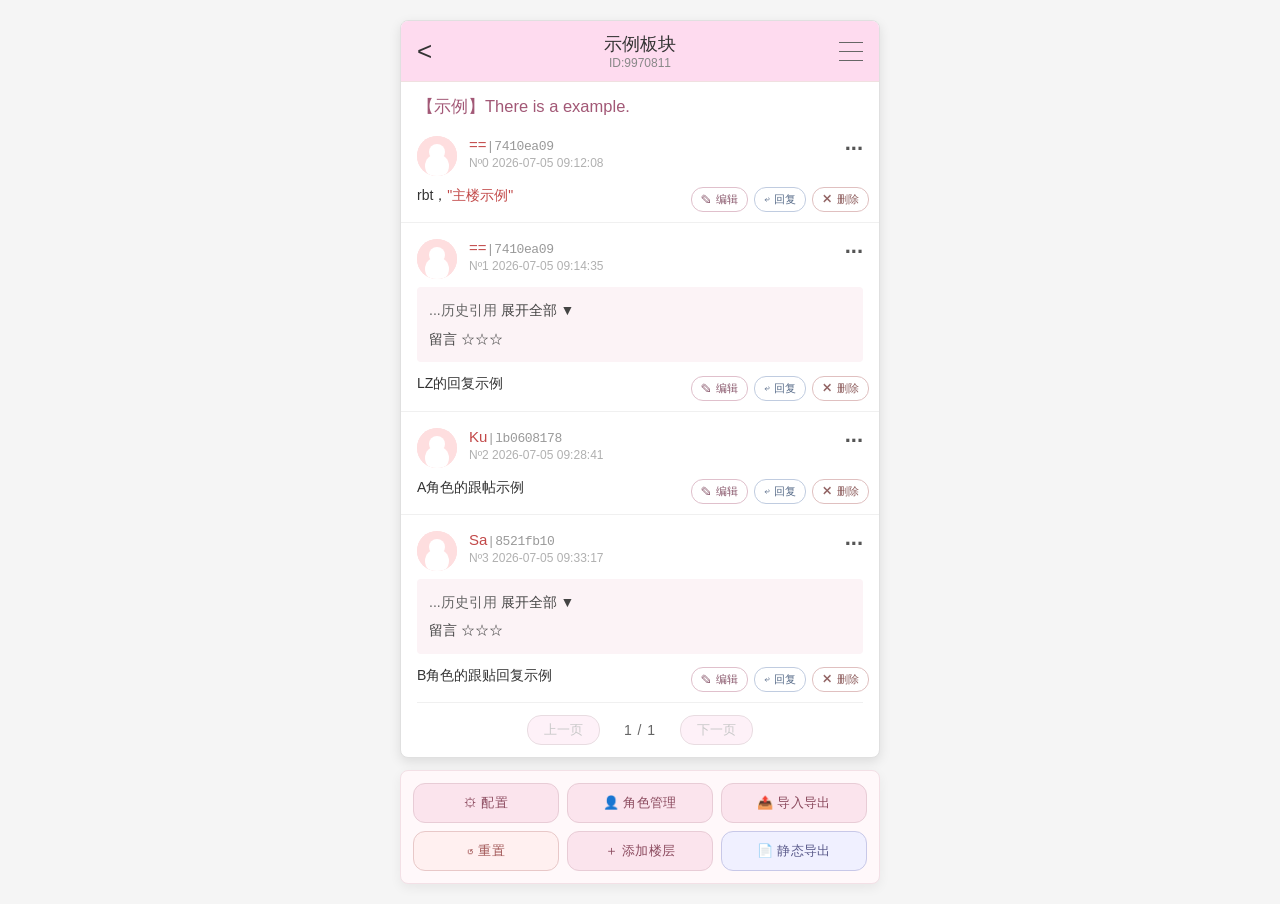
==== 8.0.html @ 2b77ee9d "初始提交: 8.0.html" ====
<!DOCTYPE html>
<html lang="zh-CN">
<head>
    <meta charset="UTF-8">
    <meta name="viewport" content="width=device-width, initial-scale=1.0, maximum-scale=1.0, user-scalable=yes">
    <title>粉红论坛体 - 最终版</title>
    <style>
        :root {
            --page-bg: #f5f5f5;
            --primary-bg: #ffffff;
            --header-bg: #fedbef;
            --quote-bg: #fcf3f6;
            --highlight-color: #c24949;
            --username-color: #c24949;
            --border-color: #e0e0e0;
            --post-separator: #f0f0f0;
            --text-primary: #333;
            --text-secondary: #888;
            --text-time: #b0b0b0;
            --userid-color: #999;
            --avatar-bg: #fededf;
            --more-dots-color: #555;
            --toolbar-bg: #fff8fa;
            --toolbar-border: #f3e0e6;
            --btn-bg: #fbe4ed;
            --btn-hover: #f5ccdc;
            --btn-text: #8b4a5e;
            --danger-bg: #fff0f0;
            --danger-hover: #ffe0e0;
            --danger-text: #a05555;
            --modal-overlay: rgba(0, 0, 0, 0.45);
            --modal-bg: #fff;
            --input-border: #dcc;
            --input-focus: #c2798f;
            --color-swatch-size: 50px;
        }

        * {
            margin: 0;
            padding: 0;
            box-sizing: border-box;
            font-family: -apple-system, BlinkMacSystemFont, "Segoe UI", Roboto, "Helvetica Neue", Arial, "PingFang SC", "Microsoft YaHei", sans-serif;
        }

        body {
            background-color: var(--page-bg);
            display: flex;
            justify-content: center;
            padding: 20px 0;
            min-height: 100vh;
        }

        .app-wrapper {
            width: 100%;
            max-width: 480px;
            display: flex;
            flex-direction: column;
            gap: 12px;
        }

        .app-container {
            width: 100%;
            background-color: var(--primary-bg);
            border: 1px solid var(--border-color);
            border-radius: 8px;
            overflow: hidden;
            box-shadow: 0 4px 12px rgba(0, 0, 0, 0.1);
        }

        .header {
            display: flex;
            justify-content: space-between;
            align-items: center;
            padding: 12px 16px;
            background-color: var(--header-bg);
            border-bottom: 1px solid #f0e0e0;
            position: relative;
        }
        .back-btn {
            font-size: 26px;
            font-weight: 300;
            color: var(--text-primary);
            cursor: pointer;
            line-height: 1;
            z-index: 1;
        }
        .header-title-group {
            display: flex;
            flex-direction: column;
            align-items: center;
            position: absolute;
            left: 50%;
            transform: translateX(-50%);
        }
        .header-title {
            font-size: 18px;
            font-weight: 400;
            color: var(--text-primary);
        }
        .header-id {
            font-size: 12px;
            color: var(--text-secondary);
        }
        .menu-icon {
            display: flex;
            flex-direction: column;
            justify-content: center;
            align-items: flex-end;
            cursor: pointer;
            width: 36px;
            height: 36px;
            z-index: 1;
        }
        .bar {
            display: block;
            width: 24px;
            height: 0;
            border-top: 1px solid #666;
            margin: 4px 0;
        }

        .post-title {
            font-size: 16.5px;
            color: #a25876;
            padding: 14px 16px 2px 16px;
            font-weight: 500;
            background-color: var(--primary-bg);
            cursor: pointer;
            transition: background 0.2s;
        }
        .post-title:hover {
            background: #fff5f8;
        }

        .post-list {
            padding: 0;
            min-height: 100px;
        }
        .post-item {
            padding: 16px;
            border-bottom: 1px solid var(--post-separator);
            position: relative;
            transition: background 0.2s;
        }
        .post-item:last-child {
            border-bottom: none;
        }
        .post-header {
            display: flex;
            align-items: flex-start;
            margin-bottom: 8px;
        }
        .avatar {
            width: 40px;
            height: 40px;
            border-radius: 50%;
            background-color: var(--avatar-bg);
            margin-right: 12px;
            flex-shrink: 0;
            object-fit: cover;
        }
        .user-info {
            flex: 1;
            display: flex;
            flex-direction: column;
        }
        .username-row {
            font-size: 15px;
            color: var(--username-color);
            display: flex;
            align-items: baseline;
            flex-wrap: wrap;
        }
        .username {
            font-weight: 500;
        }
        .user-id-separator {
            color: var(--userid-color);
            font-size: 13px;
            font-family: "Monaco", monospace;
        }
        .user-id {
            color: var(--userid-color);
            font-size: 13px;
            font-family: "Monaco", monospace;
            letter-spacing: -0.4px;
        }
        .time-row {
            font-size: 12px;
            color: var(--text-time);
            margin-top: 2px;
        }
        .more-btn {
            position: absolute;
            top: 12px;
            right: 16px;
            color: var(--more-dots-color);
            font-size: 22px;
            font-weight: bold;
            cursor: pointer;
            line-height: 1;
            user-select: none;
        }
        .more-btn:hover {
            color: #333;
        }

        .post-actions {
            display: flex;
            position: absolute;
            bottom: 10px;
            right: 10px;
            gap: 6px;
            z-index: 2;
        }
        .post-action-btn {
            font-size: 11px;
            padding: 4px 9px;
            border-radius: 12px;
            border: 1px solid #ddd;
            cursor: pointer;
            background: #fff;
            color: #555;
            transition: all 0.2s;
            font-weight: 500;
            letter-spacing: 0.2px;
        }
        .post-action-btn.btn-edit {
            border-color: #e0c0cc;
            color: #8b5a6e;
        }
        .post-action-btn.btn-edit:hover {
            background: #fdf0f4;
            border-color: #c97d96;
        }
        .post-action-btn.btn-reply {
            border-color: #c0cce0;
            color: #5a6e8b;
        }
        .post-action-btn.btn-reply:hover {
            background: #f0f4fd;
            border-color: #7d96c9;
        }
        .post-action-btn.btn-delete {
            border-color: #e0c0c0;
            color: #8b5a5a;
        }
        .post-action-btn.btn-delete:hover {
            background: #fdf0f0;
            border-color: #c97d7d;
        }

        .post-content {
            font-size: 14px;
            line-height: 1.6;
            color: var(--text-primary);
            word-wrap: break-word;
            padding-right: 0px;
        }
        .highlight {
            color: var(--highlight-color);
            font-weight: 500;
        }

        .quote-container {
            background-color: var(--quote-bg);
            border-radius: 4px;
            padding: 12px;
            margin: 0 0 10px 0;
        }
        .quote-header {
            font-size: 14px;
            color: #666;
            cursor: pointer;
            display: flex;
            align-items: center;
            user-select: none;
        }
        .quote-header:hover {
            opacity: 0.8;
        }
        .history-label {
            margin-right: 4px;
        }
        .toggle-text {
            color: #444;
        }
        .quote-content {
            margin: 8px 0;
            font-size: 14px;
            color: #444;
            line-height: 1.5;
        }
        .is-hidden {
            display: none;
        }
        .inner-post-footer {
            font-size: 13px;
            color: #666;
            margin-top: 6px;
        }
        .collapse-btn {
            font-size: 14px;
            color: #444;
            cursor: pointer;
            user-select: none;
            margin-top: 2px;
        }
        .collapse-btn:hover {
            opacity: 0.8;
        }
        .quote-bottom-msg {
            font-size: 14px;
            color: #444;
            margin-top: 6px;
        }

        /* 分页区域 */
        .pagination-separator {
            border-top: 1px solid var(--post-separator);
            margin: 0 16px;
        }
        .pagination {
            display: flex;
            justify-content: center;
            align-items: center;
            gap: 24px;
            padding: 12px 16px;
            font-size: 14px;
            color: #666;
        }
        .pagination-btn {
            background: var(--header-bg);
            border: 1px solid #e0c0cc;
            border-radius: 14px;
            padding: 5px 16px;
            font-size: 13px;
            color: #8b4a5e;
            cursor: pointer;
            transition: all 0.2s;
            font-weight: 500;
        }
        .pagination-btn:hover:not(.disabled) {
            filter: brightness(0.95);
            border-color: #d4a0b4;
            color: #6b3a4e;
        }
        .pagination-btn.disabled {
            filter: grayscale(0.5) brightness(1.05) opacity(0.7);
            color: #aaa;
            cursor: default;
            pointer-events: none;
        }
        .pagination-info {
            color: #666;
            font-weight: 500;
            letter-spacing: 1px;
        }

        /* 底部工具栏 — 三列布局 */
        .bottom-toolbar {
            background: var(--toolbar-bg);
            border: 1px solid var(--toolbar-border);
            border-radius: 8px;
            padding: 12px;
            display: flex;
            gap: 8px;
            box-shadow: 0 4px 12px rgba(0, 0, 0, 0.06);
        }
        .toolbar-col {
            flex: 1;
            display: flex;
            flex-direction: column;
            gap: 8px;
        }
        .toolbar-btn {
            width: 100%;
            font-size: 13px;
            padding: 10px 6px;
            border-radius: 12px;
            border: 1px solid #e8ccd6;
            background: var(--btn-bg);
            color: var(--btn-text);
            cursor: pointer;
            white-space: nowrap;
            transition: all 0.2s;
            font-weight: 500;
            letter-spacing: 0.3px;
            text-align: center;
        }
        .toolbar-btn:hover {
            background: var(--btn-hover);
            border-color: #d4a0b4;
        }
        .toolbar-btn.danger-btn {
            background: var(--danger-bg);
            border-color: #e8c8c8;
            color: var(--danger-text);
        }
        .toolbar-btn.danger-btn:hover {
            background: var(--danger-hover);
            border-color: #d47777;
            color: #8b3030;
        }
        .toolbar-btn.static-export-btn {
            background: #f0f0ff;
            border-color: #c8c8e8;
            color: #5a5a8b;
        }
        .toolbar-btn.static-export-btn:hover {
            background: #e0e0ff;
            border-color: #a0a0d0;
            color: #3a3a6b;
        }

        /* 模态框 */
        .modal-overlay {
            display: none;
            position: fixed;
            top: 0;
            left: 0;
            width: 100%;
            height: 100%;
            background: var(--modal-overlay);
            z-index: 1000;
            justify-content: center;
            align-items: center;
            padding: 20px;
        }
        .modal-overlay.active {
            display: flex;
        }
        .modal {
            background: var(--modal-bg);
            border-radius: 12px;
            width: 100%;
            max-width: 480px;
            max-height: 85vh;
            overflow-y: auto;
            box-shadow: 0 8px 32px rgba(0, 0, 0, 0.2);
            padding: 20px 22px;
            position: relative;
        }
        .modal h3 {
            font-size: 17px;
            color: #8b4a5e;
            margin-bottom: 16px;
            font-weight: 600;
            border-bottom: 2px solid #f5e0e8;
            padding-bottom: 10px;
            letter-spacing: 0.3px;
        }
        .modal-close {
            position: absolute;
            top: 14px;
            right: 18px;
            font-size: 22px;
            cursor: pointer;
            color: #999;
            transition: color 0.2s;
            line-height: 1;
            user-select: none;
        }
        .modal-close:hover {
            color: #555;
        }
        .form-group {
            margin-bottom: 14px;
        }
        .form-group label {
            display: block;
            font-size: 13px;
            font-weight: 600;
            color: #666;
            margin-bottom: 4px;
            letter-spacing: 0.2px;
        }
        .form-group input,
        .form-group select,
        .form-group textarea {
            width: 100%;
            padding: 9px 12px;
            border: 1px solid var(--input-border);
            border-radius: 8px;
            font-size: 14px;
            transition: border 0.2s;
            background: #fefefe;
            color: #333;
        }
        .form-group input:focus,
        .form-group select:focus,
        .form-group textarea:focus {
            outline: none;
            border-color: var(--input-focus);
            box-shadow: 0 0 0 3px rgba(194, 121, 143, 0.08);
        }
        .form-group textarea {
            min-height: 80px;
            resize: vertical;
            line-height: 1.5;
        }
        .hint {
            font-size: 11px;
            color: #aaa;
            margin-top: 3px;
        }
        .form-actions {
            display: flex;
            gap: 12px;
            justify-content: flex-end;
            margin-top: 18px;
            flex-wrap: wrap;
        }
        .form-actions button {
            padding: 9px 20px;
            border-radius: 18px;
            border: 1px solid #ddd;
            cursor: pointer;
            font-size: 14px;
            font-weight: 500;
            transition: all 0.2s;
            letter-spacing: 0.3px;
        }
        .btn-primary {
            background: #e8a0b8;
            color: #fff;
            border-color: #c97d96;
        }
        .btn-primary:hover {
            background: #d98da6;
        }
        .btn-secondary {
            background: #fff;
            color: #666;
            border-color: #ddd;
        }
        .btn-secondary:hover {
            background: #f5f5f5;
        }
        .btn-danger {
            background: #d47777;
            color: #fff;
            border-color: #b85a5a;
        }
        .btn-danger:hover {
            background: #c25555;
        }

        /* 角色管理胶囊按钮 */
        .char-btn {
            font-size: 11px;
            padding: 4px 10px;
            border-radius: 12px;
            border: 1px solid #e0c0cc;
            background: #fff;
            color: #8b5a6e;
            cursor: pointer;
            transition: all 0.2s;
            white-space: nowrap;
            font-weight: 500;
        }
        .char-btn:hover {
            background: #fdf0f4;
            border-color: #c97d96;
        }
        .char-btn.danger-char {
            border-color: #e0c0c0;
            color: #8b5a5a;
        }
        .char-btn.danger-char:hover {
            background: #fdf0f0;
            border-color: #c97d7d;
        }

        .search-select-wrap {
            position: relative;
        }
        .search-select-input {
            width: 100%;
            padding: 8px 10px;
            border: 1px solid var(--input-border);
            border-radius: 8px;
            font-size: 13px;
            background: #fff;
        }
        .search-select-list {
            max-height: 150px;
            overflow-y: auto;
            border: 1px solid #eee;
            border-radius: 8px;
            margin-top: 4px;
            display: none;
            background: #fff;
            position: absolute;
            width: 100%;
            z-index: 5;
            box-shadow: 0 4px 8px rgba(0, 0, 0, 0.05);
        }
        .search-select-list.open {
            display: block;
        }
        .search-select-option {
            padding: 7px 10px;
            font-size: 12px;
            cursor: pointer;
            border-bottom: 1px solid #f5f5f5;
            transition: background 0.15s;
        }
        .search-select-option:hover {
            background: #fdf0f4;
        }

        .alias-confirm-btn {
            padding: 8px 14px;
            border-radius: 8px;
            background: #e8a0b8;
            color: #fff;
            border: none;
            cursor: pointer;
            font-size: 13px;
            white-space: nowrap;
            transition: opacity 0.2s, background 0.2s;
        }
        .alias-confirm-btn:disabled,
        .alias-confirm-btn.disabled {
            background: #ddd;
            color: #aaa;
            cursor: not-allowed;
            opacity: 0.6;
        }
        .alias-confirm-btn:hover:not(:disabled) {
            background: #d98da6;
        }

        .color-grid {
            display: grid;
            grid-template-columns: 1fr 1fr;
            gap: 16px 20px;
            margin-top: 8px;
        }
        .color-item {
            display: flex;
            flex-direction: column;
            align-items: center;
            gap: 6px;
            text-align: center;
        }
        .color-item label {
            font-size: 13px;
            color: #555;
            font-weight: 500;
            margin-bottom: 0;
        }
        .color-swatch {
            width: var(--color-swatch-size);
            height: var(--color-swatch-size);
            border-radius: 10px;
            border: 2px solid #ddd;
            cursor: pointer;
            transition: border-color 0.2s;
            position: relative;
            flex-shrink: 0;
            display: flex;
            align-items: center;
            justify-content: center;
        }
        .color-swatch:hover {
            border-color: #aaa;
        }
        .color-swatch-input {
            position: absolute;
            opacity: 0;
            width: 100%;
            height: 100%;
            cursor: pointer;
        }

        .checkbox-group {
            display: flex;
            flex-direction: column;
            gap: 8px;
            margin: 12px 0;
        }
        .checkbox-item {
            display: flex;
            align-items: center;
            gap: 8px;
            font-size: 14px;
            color: #444;
        }
        .checkbox-item input[type="checkbox"] {
            width: 18px;
            height: 18px;
            accent-color: #c2798f;
        }

        .file-upload-area {
            border: 2px dashed #e8ccd6;
            border-radius: 12px;
            padding: 16px;
            text-align: center;
            color: #8b5a6e;
            cursor: pointer;
            margin: 12px 0;
            transition: background 0.2s;
            background: #fdf8fa;
        }
        .file-upload-area:hover {
            background: #fdf0f4;
            border-color: #d4a0b4;
        }
        .file-upload-area input[type="file"] {
            display: none;
        }

        /* 头像裁剪预览区 */
        .crop-container {
            position: relative;
            width: 240px;
            height: 240px;
            margin: 0 auto 16px;
            overflow: hidden;
            border-radius: 50%;
            border: 2px solid #ddd;
            background: #f0f0f0;
            cursor: move;
        }
        .crop-image {
            position: absolute;
            left: 50%;
            top: 50%;
            transform: translate(-50%, -50%);
            max-width: none;
            user-select: none;
            pointer-events: none;
        }

        .toast {
            position: fixed;
            bottom: 30px;
            left: 50%;
            transform: translateX(-50%) translateY(100px);
            background: #444;
            color: #fff;
            padding: 10px 22px;
            border-radius: 20px;
            font-size: 13px;
            z-index: 2000;
            transition: transform 0.35s;
            pointer-events: none;
            letter-spacing: 0.3px;
        }
        .toast.show {
            transform: translateX(-50%) translateY(0);
        }
        .toast.success {
            background: #5a9a6f;
        }
        .toast.warning {
            background: #c08a50;
        }

        @media (max-width: 480px) {
            .toolbar-btn {
                font-size: 12px;
                padding: 8px 4px;
            }
            .color-grid {
                gap: 12px;
            }
        }
    </style>
</head>
<body>
    <div class="app-wrapper">
        <div class="app-container" id="appContainer">
            <div class="header">
                <span class="back-btn">&lt;</span>
                <div class="header-title-group">
                    <span class="header-title" id="boardTitle"></span>
                    <span class="header-id" id="boardId"></span>
                </div>
                <span class="menu-icon">
                    <span class="bar"></span><span class="bar"></span><span class="bar"></span>
                </span>
            </div>
            <div class="post-title" id="threadTitle" title="点击编辑标题"></div>
            <div class="post-list" id="postList"></div>
            <div class="pagination-separator"></div>
            <div class="pagination" id="pagination">
                <button class="pagination-btn" id="btnPrevPage">上一页</button>
                <span class="pagination-info" id="pageInfo">1 / 1</span>
                <button class="pagination-btn" id="btnNextPage">下一页</button>
            </div>
        </div>
        <div class="bottom-toolbar" id="bottomToolbar">
            <div class="toolbar-col">
                <button class="toolbar-btn" id="btnEditConfig">⚙ 配置</button>
                <button class="toolbar-btn danger-btn" id="btnReset">↺ 重置</button>
            </div>
            <div class="toolbar-col">
                <button class="toolbar-btn" id="btnManageChars">👤 角色管理</button>
                <button class="toolbar-btn" id="btnAddPost">＋ 添加楼层</button>
            </div>
            <div class="toolbar-col">
                <button class="toolbar-btn" id="btnImportExport">📤 导入导出</button>
                <button class="toolbar-btn static-export-btn" id="btnExportStatic">📄 静态导出</button>
            </div>
        </div>
    </div>

    <div class="toast" id="toast"></div>

    <!-- 角色管理 -->
    <div class="modal-overlay" id="modalCharsOverlay">
        <div class="modal" id="modalChars">
            <span class="modal-close" data-close="modalCharsOverlay">✕</span>
            <h3>👤 角色库管理</h3>
            <div id="charListContainer"></div>
            <div class="form-group" style="margin-top:14px;">
                <input type="text" id="charSearch" placeholder="搜索角色（昵称或ID）">
            </div>
            <div style="border-top:1px solid #eee; margin-top:14px; padding-top:14px;">
                <h4 style="font-size:14px; color:#8b4a5e; margin-bottom:10px;">添加新角色（均可留空）</h4>
                <div class="form-group"><label>昵称（默认“==”）</label><input type="text" id="newCharName" placeholder="留空默认“==”"></div>
                <div class="form-group"><label>ID（随机生成）</label><input type="text" id="newCharId" placeholder="留空自动生成8位hex"></div>
                <div class="form-actions"><button class="btn-primary" id="btnAddChar">添加角色</button></div>
            </div>
            <div class="form-actions" style="margin-top:10px;">
                <button class="btn-secondary" data-close="modalCharsOverlay">关闭</button>
            </div>
        </div>
    </div>

    <!-- 配置编辑 -->
    <div class="modal-overlay" id="modalConfigOverlay">
        <div class="modal" id="modalConfig">
            <span class="modal-close" data-close="modalConfigOverlay">✕</span>
            <h3>⚙ 编辑板块配置</h3>
            <div class="form-group"><label>板块名称</label><input type="text" id="cfgBoardName"></div>
            <div class="form-group"><label>板块ID</label><input type="text" id="cfgBoardId"></div>
            <div class="form-group"><label>帖子标题</label><input type="text" id="cfgThreadTitle"></div>
            <div style="border-top:1px solid #eee; margin:16px 0; padding-top:14px;">
                <h4 style="font-size:14px; color:#8b4a5e; margin-bottom:12px; text-align:center;">🎨 自定义颜色</h4>
                <div class="color-grid">
                    <div class="color-item"><label>页面背景</label><div class="color-swatch"><input type="color" id="cfgPageBg" class="color-swatch-input"></div></div>
                    <div class="color-item"><label>帖子背景</label><div class="color-swatch"><input type="color" id="cfgPrimaryBg" class="color-swatch-input"></div></div>
                    <div class="color-item"><label>头部背景</label><div class="color-swatch"><input type="color" id="cfgHeaderBg" class="color-swatch-input"></div></div>
                    <div class="color-item"><label>引用块背景</label><div class="color-swatch"><input type="color" id="cfgQuoteBg" class="color-swatch-input"></div></div>
                    <div class="color-item"><label>用户名颜色</label><div class="color-swatch"><input type="color" id="cfgUsernameColor" class="color-swatch-input"></div></div>
                    <div class="color-item"><label>高亮文字</label><div class="color-swatch"><input type="color" id="cfgHighlightColor" class="color-swatch-input"></div></div>
                    <div class="color-item"><label>默认头像背景</label><div class="color-swatch"><input type="color" id="cfgAvatarBg" class="color-swatch-input"></div></div>
                </div>
            </div>
            <div class="form-actions" style="gap: 12px; justify-content: space-between;">
                <button class="btn-secondary" data-close="modalConfigOverlay" style="flex:1; max-width:48%;">取消</button>
                <button class="btn-primary" id="btnSaveConfig" style="flex:1; max-width:48%;">保存配置</button>
            </div>
        </div>
    </div>

    <!-- 楼层编辑 (已重构：统一角色选择/新建) -->
    <div class="modal-overlay" id="modalPostOverlay">
        <div class="modal" id="modalPost">
            <span class="modal-close" data-close="modalPostOverlay">✕</span>
            <h3 id="modalPostTitle">编辑楼层</h3>
            <input type="hidden" id="postEditIndex" value="-1">

            <!-- 角色搜索区，新增确认按钮 -->
            <div class="form-group" id="groupPresetChar">
                <label>选择 / 新建角色</label>
                <div style="display:flex; gap:6px;">
                    <div class="search-select-wrap" style="flex:1;">
                        <input type="text" class="search-select-input" id="charSearchInput" placeholder="搜索昵称或ID，输入新昵称可创建" autocomplete="off">
                        <div class="search-select-list" id="charSearchList"></div>
                    </div>
                    <button class="alias-confirm-btn disabled" id="btnCharConfirm" disabled>确认角色</button>
                </div>
            </div>

            <!-- 别名区，始终显示 -->
            <div class="form-group" id="groupAliasSelect">
                <label>选择 / 新建昵称（别名）</label>
                <div style="display:flex; gap:6px;">
                    <div class="search-select-wrap" style="flex:1;">
                        <input type="text" class="search-select-input" id="aliasSearchInput" placeholder="输入别名，新别名需确认" autocomplete="off">
                        <div class="search-select-list" id="aliasSearchList"></div>
                    </div>
                    <button class="alias-confirm-btn disabled" id="btnAliasConfirm" disabled>确认</button>
                </div>
            </div>

            <!-- 指定/随机ID，仅新建角色时显示 -->
            <div class="form-group" id="groupCustomId">
                <label>指定 / 随机ID（留空随机生成8位hex）</label>
                <input type="text" id="postCustomId" placeholder="留空自动生成8位hex">
            </div>

            <div class="form-group"><label>引用楼层</label>
                <div class="search-select-wrap"><input type="text" class="search-select-input" id="refSearchInput" placeholder="搜索楼层号或内容..." autocomplete="off"><div class="search-select-list" id="refList"></div></div>
                <div style="font-size:12px;color:#888;margin-top:4px;" id="refSelectedDisplay">未选择引用</div>
                <input type="hidden" id="postQuoteRef" value="-1">
            </div>
            <div class="form-group"><label>发布时间</label><input type="text" id="postTime" placeholder="2026-07-05 09:12:08"></div>
            <div class="form-group"><label>内容 <span class="hint">回车自动换行，支持HTML标签</span></label><textarea id="postContent" placeholder="输入帖子内容..."></textarea></div>
            <div class="form-actions"><button class="btn-primary" id="btnSavePost">保存</button><button class="btn-secondary" data-close="modalPostOverlay">取消</button></div>
        </div>
    </div>

    <!-- 导入导出 -->
    <div class="modal-overlay" id="modalImportExportOverlay">
        <div class="modal" id="modalImportExport">
            <span class="modal-close" data-close="modalImportExportOverlay">✕</span>
            <h3>📤 导入 / 导出</h3>
            <div style="margin-bottom:20px;"><h4 style="font-size:15px;color:#8b4a5e;margin-bottom:10px;">⬇️ 导出</h4><div class="checkbox-group"><label class="checkbox-item"><input type="checkbox" id="exportConfig" checked> 配置</label><label class="checkbox-item"><input type="checkbox" id="exportData" checked> 数据（帖子+角色）</label></div><div style="display:flex;justify-content:flex-end;"><button class="btn-primary" id="btnExportFile">📥 导出选中内容</button></div></div>
            <div style="border-top:1px solid #eee;padding-top:20px;"><h4 style="font-size:15px;color:#8b4a5e;margin-bottom:10px;">⬆️ 导入</h4><div class="checkbox-group"><label class="checkbox-item"><input type="checkbox" id="importConfig" checked> 配置</label><label class="checkbox-item"><input type="checkbox" id="importData" checked> 数据（帖子+角色）</label></div><div class="file-upload-area" id="fileUploadArea"><span id="fileUploadLabel">点击选择 JSON 文件或拖拽到此处</span><input type="file" id="importFileInput" accept=".json"></div><div style="display:flex;justify-content:flex-end;"><button class="btn-primary" id="btnImportFile">📤 导入文件</button></div></div>
            <div class="form-actions" style="margin-top:16px;"><button class="btn-secondary" data-close="modalImportExportOverlay">关闭</button></div>
        </div>
    </div>

    <!-- 头像设置（仅本地文件上传） -->
    <div class="modal-overlay" id="modalAvatarOverlay">
        <div class="modal" id="modalAvatar" style="max-width:420px;">
            <span class="modal-close" data-close="modalAvatarOverlay">✕</span>
            <h3>🖼 设置头像</h3>
            <input type="hidden" id="avatarCharIndex" value="-1">
            <div style="text-align:center;margin-bottom:12px;">拖动图片调整裁剪位置</div>
            <div class="crop-container" id="cropContainer">
                <img id="cropImage" class="crop-image" src="" alt="头像裁剪区" style="display:none;">
            </div>
            <div style="text-align:center; margin-top:10px;">
              <label style="font-size:12px;color:#666;">缩放</label>
              <input type="range" id="cropZoom" min="0.5" max="2.5" step="0.1" value="1" style="width:200px;vertical-align:middle;margin-left:8px;">
            </div>
            <div class="form-group">
                <label>上传本地图片</label>
                <input type="file" id="avatarFile" accept="image/*">
            </div>
            <div class="form-actions" style="justify-content:space-between;">
                <button class="btn-danger" id="btnDeleteAvatar">删除头像</button>
                <button class="btn-primary" id="btnSaveAvatar">保存头像</button>
                <button class="btn-secondary" data-close="modalAvatarOverlay">取消</button>
            </div>
        </div>
    </div>

    <script>
        (function() {
            const DEFAULT_CONFIG = {
                boardName: '示例板块', boardId: 'ID:9970811',
                threadTitle: '【示例】There is a example.',
                pageBg: '#f5f5f5', primaryBg: '#ffffff',
                headerBg: '#fedbef', quoteBg: '#fcf3f6',
                usernameColor: '#c24949', highlightColor: '#c24949',
                avatarBg: '#fededf',
            };
            const DEFAULT_CHARACTERS = [
                { id: '7410ea09', name: '==', aliases: ['=='], avatar: '' },
                { id: 'lb0608178', name: 'Ku', aliases: ['Ku'], avatar: '' },
                { id: '8521fb10', name: 'Sa', aliases: ['Sa'], avatar: '' },
            ];
            const DEFAULT_POSTS = [
                { userId: '7410ea09', username: '==', time: '2026-07-05 09:12:08', content: 'rbt，<span class="highlight">"主楼示例"</span>' },
                { userId: '7410ea09', username: '==', time: '2026-07-05 09:14:35', content: 'LZ的回复示例', quote: { refNo: 0, refContent: 'rbt，<span class="highlight">"主楼示例"</span>' } },
                { userId: 'lb0608178', username: 'Ku', time: '2026-07-05 09:28:41', content: 'A角色的跟帖示例' },
                { userId: '8521fb10', username: 'Sa', time: '2026-07-05 09:33:17', content: 'B角色的跟贴回复示例', quote: { refNo: 2, refContent: 'A角色的跟帖示例' } }
            ];

            const POSTS_PER_PAGE = 20;
            let CONFIG = JSON.parse(JSON.stringify(DEFAULT_CONFIG));
            let CHARACTERS = JSON.parse(JSON.stringify(DEFAULT_CHARACTERS));
            let POSTS = JSON.parse(JSON.stringify(DEFAULT_POSTS));
            let currentPage = 0;
            const STORAGE_KEY = 'forum_data_v8';

            const $boardTitle = document.getElementById('boardTitle');
            const $boardId = document.getElementById('boardId');
            const $threadTitle = document.getElementById('threadTitle');
            const $postList = document.getElementById('postList');
            const $toast = document.getElementById('toast');

            function generateRandomId() { return Array.from({length:8}, ()=>'0123456789abcdef'[Math.floor(Math.random()*16)]).join(''); }
            function escapeHtml(s) { return String(s).replace(/[&<>"']/g, m=>({'&':'&amp;','<':'&lt;','>':'&gt;','"':'&quot;',"'":'&#039;'})[m]); }
            function stripHtml(h) { const d=document.createElement('div'); d.innerHTML=h; return d.textContent||''; }
            function truncateText(t,l=80) { const p=stripHtml(t); return p.length>l?p.slice(0,l)+'...':p; }
            function nowTimeStr() { const d=new Date(); const pad=n=>String(n).padStart(2,'0'); return `${d.getFullYear()}-${pad(d.getMonth()+1)}-${pad(d.getDate())} ${pad(d.getHours())}:${pad(d.getMinutes())}:${pad(d.getSeconds())}`; }
            function findCharById(id) { return CHARACTERS.find(c=>c.id===id); }

            let toastTimer;
            function showToast(msg,type='') { clearTimeout(toastTimer); $toast.textContent=msg; $toast.className='toast '+type+' show'; toastTimer=setTimeout(()=>$toast.classList.remove('show'),2000); }

            function saveToStorage() { try{localStorage.setItem(STORAGE_KEY,JSON.stringify({config:CONFIG,characters:CHARACTERS,posts:POSTS}));}catch(e){} }
            function loadFromStorage() { try{const r=localStorage.getItem(STORAGE_KEY); if(r){const d=JSON.parse(r); if(d.config)CONFIG=d.config; if(d.characters)CHARACTERS=d.characters; if(d.posts)POSTS=d.posts; return true;}}catch(e){} return false; }
            function resetToDefault() { CONFIG=JSON.parse(JSON.stringify(DEFAULT_CONFIG)); CHARACTERS=JSON.parse(JSON.stringify(DEFAULT_CHARACTERS)); POSTS=JSON.parse(JSON.stringify(DEFAULT_POSTS)); applyConfigColors(); saveToStorage(); renderAll(); showToast('已重置','warning'); }

            function applyConfigColors() {
                const r=document.documentElement;
                r.style.setProperty('--page-bg', CONFIG.pageBg||'#f5f5f5');
                r.style.setProperty('--primary-bg', CONFIG.primaryBg||'#ffffff');
                r.style.setProperty('--header-bg', CONFIG.headerBg||'#fedbef');
                r.style.setProperty('--quote-bg', CONFIG.quoteBg||'#fcf3f6');
                r.style.setProperty('--username-color', CONFIG.usernameColor||'#c24949');
                r.style.setProperty('--highlight-color', CONFIG.highlightColor||'#c24949');
                r.style.setProperty('--avatar-bg', CONFIG.avatarBg|| '#fededf');
            }
            function updateColorSwatches() {
                document.querySelectorAll('.color-swatch').forEach(sw=>{
                    const inp=sw.querySelector('.color-swatch-input');
                    if(inp) sw.style.backgroundColor = inp.value;
                });
            }

            function autoFixPosts() {
                let changed=false;
                POSTS.forEach(p=>{ if(!p.userId && p.username) { let c=findCharById(p.username); if(!c){ const nid=generateRandomId(); CHARACTERS.push({id:nid, name:p.username, aliases:[p.username], avatar:''}); p.userId=nid; } else p.userId=c.id; changed=true; } });
                if(changed) saveToStorage();
            }

            function renderHeader() { $boardTitle.textContent=CONFIG.boardName; $boardId.textContent=CONFIG.boardId; $threadTitle.textContent=CONFIG.threadTitle; }

            function getAvatarSrc(char) {
                if (char && char.avatar && (char.avatar.startsWith('data:') || char.avatar.startsWith('http'))) return char.avatar;
                const bgColor = (CONFIG.avatarBg || '#fededf').replace('#', '%23');
                return `data:image/svg+xml,%3Csvg xmlns='http://www.w3.org/2000/svg' viewBox='0 0 100 100'%3E%3Crect width='100' height='100' fill='${bgColor}'/%3E%3Ccircle cx='50' cy='40' r='20' fill='%23ffffff'/%3E%3Ccircle cx='50' cy='75' r='30' fill='%23ffffff'/%3E%3C/svg%3E`;
            }

            function buildQuoteBlock(quote,refPost,refIndex) {
                const c=document.createElement('div'); c.className='quote-container';
                c.innerHTML=`<div class="quote-header"><span class="history-label">...历史引用</span><span class="toggle-text">展开全部 ▼</span></div><div class="quote-content is-hidden">${quote.refContent}<div class="inner-post-footer">Nº${refIndex} ☆☆☆ ${escapeHtml(refPost.username||'==')}|${escapeHtml(refPost.userId||'????')} 于${escapeHtml(refPost.time)} 留言 ☆☆☆</div><div class="collapse-btn">...隐藏 ▲</div></div><div class="quote-bottom-msg">留言 ☆☆☆</div>`;
                return c;
            }

            function renderPostsPage(page) {
                const totalPages = Math.ceil(POSTS.length / POSTS_PER_PAGE) || 1;
                if (page < 0) page = 0;
                if (page >= totalPages) page = totalPages - 1;
                currentPage = page;
                const start = page * POSTS_PER_PAGE;
                const end = Math.min(start + POSTS_PER_PAGE, POSTS.length);
                const pagePosts = POSTS.slice(start, end);

                $postList.innerHTML='';
                pagePosts.forEach((p,idx)=>{
                    const globalIdx = start + idx;
                    const d=document.createElement('div'); d.className='post-item';
                    const char = findCharById(p.userId);
                    const avatarSrc = getAvatarSrc(char);
                    d.innerHTML=`<div class="post-header"><img class="avatar" src="${avatarSrc}" alt="头像"><div class="user-info"><div class="username-row"><span class="username">${escapeHtml(p.username||'==')}</span><span class="user-id-separator">|</span><span class="user-id">${escapeHtml(p.userId||'????????')}</span></div><div class="time-row">Nº${globalIdx} ${escapeHtml(p.time)}</div></div><span class="more-btn">...</span></div><div class="post-content"></div><div class="post-actions"><button class="post-action-btn btn-edit" data-action="edit" data-index="${globalIdx}">✎ 编辑</button><button class="post-action-btn btn-reply" data-action="reply" data-index="${globalIdx}">↩ 回复</button><button class="post-action-btn btn-delete" data-action="delete" data-index="${globalIdx}">✕ 删除</button></div>`;
                    const contentDiv=d.querySelector('.post-content');
                    if(p.quote && p.quote.refNo>=0 && p.quote.refNo<POSTS.length) contentDiv.appendChild(buildQuoteBlock(p.quote, POSTS[p.quote.refNo], p.quote.refNo));
                    const body=document.createElement('div'); body.innerHTML=p.content; contentDiv.appendChild(body);
                    $postList.appendChild(d);
                });

                document.getElementById('pageInfo').textContent = `${page+1} / ${totalPages}`;
                const prevBtn = document.getElementById('btnPrevPage');
                const nextBtn = document.getElementById('btnNextPage');
                prevBtn.classList.toggle('disabled', page === 0);
                nextBtn.classList.toggle('disabled', page >= totalPages - 1);
            }

            function adjustPageAfterChange() {
                const totalPages = Math.ceil(POSTS.length / POSTS_PER_PAGE) || 1;
                if (currentPage >= totalPages) currentPage = totalPages - 1;
                renderPostsPage(currentPage);
            }

            function renderAll() { renderHeader(); renderPostsPage(currentPage); updateCharSearchList(); updateCharListInModal(); }

            function openModal(id) { document.getElementById(id).classList.add('active'); document.body.style.overflow='hidden'; }
            function closeModal(id) { document.getElementById(id).classList.remove('active'); document.body.style.overflow=''; }
            function closeAllModals() { document.querySelectorAll('.modal-overlay').forEach(o=>o.classList.remove('active')); document.body.style.overflow=''; }

            document.querySelectorAll('.modal-overlay').forEach(overlay => {
                overlay.addEventListener('click', function(e) { if (e.target === overlay) { /* do nothing */ } });
            });
            document.addEventListener('click', e => {
                const closeBtn = e.target.closest('[data-close]');
                if (closeBtn) { const targetId = closeBtn.getAttribute('data-close'); if(targetId) closeModal(targetId); }
            });
            document.addEventListener('keydown', e => { if(e.key==='Escape') closeAllModals(); });

            document.getElementById('btnPrevPage').addEventListener('click', ()=>{ if(currentPage>0) renderPostsPage(currentPage-1); });
            document.getElementById('btnNextPage').addEventListener('click', ()=>{ const total=Math.ceil(POSTS.length/POSTS_PER_PAGE)||1; if(currentPage<total-1) renderPostsPage(currentPage+1); });

            // 头像裁剪与上传
            let cropImageObj = null;
            let cropOffsetX = 0, cropOffsetY = 0;
            let cropScale = 1;
            let isDragging = false, dragStartX = 0, dragStartY = 0;

            function setCropImage(src) {
                const img = document.getElementById('cropImage');
                if (src) {
                    img.src = src;
                    img.style.display = 'block';
                    cropImageObj = img;
                    cropOffsetX = 0; cropOffsetY = 0; cropScale = 1;
                    document.getElementById('cropZoom').value = 1;
                    updateCropPosition();
                } else {
                    img.src = '';
                    img.style.display = 'none';
                    cropImageObj = null;
                }
            }

            function updateCropPosition() {
                if (!cropImageObj) return;
                cropImageObj.style.transform = `translate(calc(-50% + ${cropOffsetX}px), calc(-50% + ${cropOffsetY}px)) scale(${cropScale})`;
            }

            const cropContainer = document.getElementById('cropContainer');
            cropContainer.addEventListener('mousedown', (e) => {
                if (!cropImageObj) return;
                isDragging = true;
                dragStartX = e.clientX - cropOffsetX;
                dragStartY = e.clientY - cropOffsetY;
                e.preventDefault();
            });
            window.addEventListener('mousemove', (e) => {
                if (!isDragging || !cropImageObj) return;
                cropOffsetX = e.clientX - dragStartX;
                cropOffsetY = e.clientY - dragStartY;
                updateCropPosition();
            });
            window.addEventListener('mouseup', () => { isDragging = false; });

            function getCroppedAvatar(callback) {
              if (!cropImageObj) return callback('');
                const container = cropContainer;
                const size = container.offsetWidth;
                const canvas = document.createElement('canvas');
                canvas.width = size;
                canvas.height = size;
                const ctx = canvas.getContext('2d');
                const img = cropImageObj;
                const naturalW = img.naturalWidth;
                const naturalH = img.naturalHeight;
                const displayW = img.offsetWidth * cropScale;
                const displayH = img.offsetHeight * cropScale;
                if (displayW === 0 || displayH === 0) return callback('');
                const scaleX = naturalW / displayW;
                const scaleY = naturalH / displayH;
                const imgCenterX = (displayW / 2) + cropOffsetX;
                const imgCenterY = (displayH / 2) + cropOffsetY;
                const sx = (imgCenterX - size / 2) * scaleX;
                const sy = (imgCenterY - size / 2) * scaleY;
                const sw = size * scaleX;
                const sh = size * scaleY;
                ctx.drawImage(img, sx, sy, sw, sh, 0, 0, size, size);
                callback(canvas.toDataURL('image/png'));
            }

            function openAvatarModal(charIndex) {
                document.getElementById('avatarCharIndex').value = charIndex;
                document.getElementById('avatarFile').value = '';
                const ch = CHARACTERS[charIndex];
                setCropImage(ch.avatar || '');
                openModal('modalAvatarOverlay');
            }

            // 文件选择即加载到裁剪区
            document.getElementById('avatarFile').addEventListener('change', function(){
                const file = this.files[0];
                if (!file) return;
                const reader = new FileReader();
                reader.onload = function(e) {
                    setCropImage(e.target.result);
                };
                reader.readAsDataURL(file);
            });

            document.getElementById('btnSaveAvatar').addEventListener('click', function(){
                const idx = parseInt(document.getElementById('avatarCharIndex').value);
                if (isNaN(idx) || idx<0) return;
                if (!cropImageObj) { showToast('请先选择图片','warning'); return; }
                getCroppedAvatar((dataUrl) => {
                    CHARACTERS[idx].avatar = dataUrl;
                    saveToStorage();
                    renderAll();
                    updateCharListInModal();
                    closeModal('modalAvatarOverlay');
                    showToast('头像已更新','success');
                });
            });

            document.getElementById('btnDeleteAvatar').addEventListener('click', function(){
                const idx = parseInt(document.getElementById('avatarCharIndex').value);
                if (isNaN(idx) || idx<0) return;
                CHARACTERS[idx].avatar = '';
                saveToStorage();
                renderAll();
                updateCharListInModal();
                closeModal('modalAvatarOverlay');
                showToast('头像已删除','warning');
            });

            document.getElementById('cropZoom').addEventListener('input', function() {
                cropScale = parseFloat(this.value);
                updateCropPosition();
            });

            // 角色管理
            document.getElementById('charSearch').addEventListener('input',function(e){ updateCharListInModal(e.target.value); });
            function updateCharListInModal(filter='') {
                const cont=document.getElementById('charListContainer'); if(!cont) return;
                const list=CHARACTERS.filter(c=>c.name.toLowerCase().includes(filter.toLowerCase())||c.id.includes(filter));
                if(!list.length) { cont.innerHTML='<p style="color:#999;font-size:13px;text-align:center;padding:16px;">无匹配角色</p>'; return; }
                cont.innerHTML=list.map(ch=>{
                    const idx=CHARACTERS.indexOf(ch);
                    const avatarSrc = ch.avatar ? (ch.avatar.startsWith('data:')?ch.avatar:ch.avatar) : '';
                    const avatarHtml = avatarSrc ? `<img src="${avatarSrc}" style="width:40px;height:40px;border-radius:50%;object-fit:cover;margin-right:8px;">` : `<div style="width:40px;height:40px;border-radius:50%;background:var(--avatar-bg);margin-right:8px;"></div>`;
                    return `<div class="char-list-item" style="display:flex; align-items:center; gap:8px; padding:8px; border-bottom:1px solid #f5f5f5;">
                        ${avatarHtml}
                        <span style="flex:1;"><b>${escapeHtml(ch.name)}</b> <small>${escapeHtml(ch.id)}</small><br><small style="color:#aaa;">别名: ${(ch.aliases||[]).join(', ')||'无'}</small></span>
                        <button class="char-btn" data-avatar-char="${idx}">🖼 头像</button>
                        <button class="char-btn" data-edit-char="${idx}">✎ 改名</button>
                        <button class="char-btn" data-alias-char="${idx}">🏷️ 别名</button>
                        <button class="char-btn danger-char" data-delete-char="${idx}">✕ 删除</button>
                    </div>`;
                }).join('');
            }

            document.addEventListener('click',function(e){
                const avatarBtn = e.target.closest('[data-avatar-char]');
                if(avatarBtn){ const idx=parseInt(avatarBtn.getAttribute('data-avatar-char')); if(!isNaN(idx)) openAvatarModal(idx); return; }
                const editBtn=e.target.closest('[data-edit-char]');
                const aliasBtn=e.target.closest('[data-alias-char]');
                const delBtn=e.target.closest('[data-delete-char]');
                if(editBtn){
                    const idx=parseInt(editBtn.getAttribute('data-edit-char')); if(isNaN(idx)) return;
                    const ch=CHARACTERS[idx]; const nn=prompt(`修改"${ch.name}"的昵称：`,ch.name);
                    if(!nn||!nn.trim()) return; const update=confirm('同时更新所有楼层？(默认否)');
                    if(update) POSTS.forEach(p=>{if(p.userId===ch.id) p.username=nn.trim();});
                    if(!ch.aliases.includes(nn.trim())) ch.aliases.push(nn.trim());
                    ch.name=nn.trim(); saveToStorage(); renderAll(); updateCharListInModal();
                    showToast('已更新','success');
                }
                if(aliasBtn){
                    const idx=parseInt(aliasBtn.getAttribute('data-alias-char')); if(isNaN(idx)) return;
                    const ch=CHARACTERS[idx]; const aliases=ch.aliases||[];
                    const act=prompt(`别名: ${aliases.join(', ')}\n输入新别名，或"删除:别名"`, '');
                    if(!act) return;
                    if(act.startsWith('删除:')){ const t=act.replace('删除:','').trim(); if(aliases.includes(t)&&aliases.length>1){ ch.aliases=aliases.filter(a=>a!==t); saveToStorage(); renderAll(); updateCharListInModal(); showToast(`别名"${t}"已删除`); } else showToast('无法删除','warning'); }
                    else { if(!aliases.includes(act.trim())){ ch.aliases.push(act.trim()); saveToStorage(); renderAll(); updateCharListInModal(); showToast(`别名"${act.trim()}"已添加`); } else showToast('已存在','warning'); }
                }
                if(delBtn){
                    const idx=parseInt(delBtn.getAttribute('data-delete-char')); if(isNaN(idx)) return;
                    if(!confirm(`删除角色"${CHARACTERS[idx].name}"？`)) return;
                    CHARACTERS.splice(idx,1); saveToStorage(); renderAll(); updateCharListInModal();
                    showToast('已删除','warning');
                }
            });
            document.getElementById('btnAddChar').addEventListener('click',()=>{
                const nm = document.getElementById('newCharName').value.trim() || '==';
                const id = document.getElementById('newCharId').value.trim() || generateRandomId();
                if(CHARACTERS.some(c=>c.id===id)){ showToast('ID重复','warning'); return; }
                CHARACTERS.push({id, name:nm, aliases:[nm], avatar:''});
                document.getElementById('newCharName').value=''; document.getElementById('newCharId').value='';
                saveToStorage(); renderAll(); updateCharListInModal(); showToast(`已添加"${nm}"`);
            });

            // 配置编辑
            function bindColorSwatches() {
                document.querySelectorAll('.color-swatch-input').forEach(inp=>{
                    inp.addEventListener('input', function(){ this.closest('.color-swatch').style.backgroundColor=this.value; });
                });
            }
            document.getElementById('btnSaveConfig').addEventListener('click',()=>{
                CONFIG.boardName=document.getElementById('cfgBoardName').value.trim()||CONFIG.boardName;
                CONFIG.boardId=document.getElementById('cfgBoardId').value.trim()||CONFIG.boardId;
                CONFIG.threadTitle=document.getElementById('cfgThreadTitle').value.trim()||CONFIG.threadTitle;
                CONFIG.pageBg=document.getElementById('cfgPageBg').value;
                CONFIG.primaryBg=document.getElementById('cfgPrimaryBg').value;
                CONFIG.headerBg=document.getElementById('cfgHeaderBg').value;
                CONFIG.quoteBg=document.getElementById('cfgQuoteBg').value;
                CONFIG.usernameColor=document.getElementById('cfgUsernameColor').value;
                CONFIG.highlightColor=document.getElementById('cfgHighlightColor').value;
                CONFIG.avatarBg=document.getElementById('cfgAvatarBg').value;
                applyConfigColors(); saveToStorage(); renderAll(); closeModal('modalConfigOverlay');
                showToast('配置已保存','success');
            });
            function populateConfigModal() {
                document.getElementById('cfgBoardName').value=CONFIG.boardName;
                document.getElementById('cfgBoardId').value=CONFIG.boardId;
                document.getElementById('cfgThreadTitle').value=CONFIG.threadTitle;
                document.getElementById('cfgPageBg').value=CONFIG.pageBg||'#f5f5f5';
                document.getElementById('cfgPrimaryBg').value=CONFIG.primaryBg||'#ffffff';
                document.getElementById('cfgHeaderBg').value=CONFIG.headerBg||'#fedbef';
                document.getElementById('cfgQuoteBg').value=CONFIG.quoteBg||'#fcf3f6';
                document.getElementById('cfgUsernameColor').value=CONFIG.usernameColor||'#c24949';
                document.getElementById('cfgHighlightColor').value=CONFIG.highlightColor||'#c24949';
                document.getElementById('cfgAvatarBg').value=CONFIG.avatarBg|| '#fededf';
                updateColorSwatches();
            }

            // 角色搜索与别名（整合确认角色功能）
            let selectedCharIndex = -1;
            let selectedAlias = '';

            function updateCharSearchList(filter='') {
                const listDiv=document.getElementById('charSearchList');
                if(!listDiv) return;
                const f=filter.toLowerCase();
                const filtered=CHARACTERS.map((c,i)=>({...c,idx:i})).filter(c=>c.name.toLowerCase().includes(f)||c.id.includes(f));
                listDiv.innerHTML=filtered.map(c=>`<div class="search-select-option" data-idx="${c.idx}">${escapeHtml(c.name)} | ${escapeHtml(c.id)}</div>`).join('');
                if(!filtered.length) listDiv.innerHTML='<div class="search-select-option" style="color:#999;">无匹配</div>';
            }

            function updateCharConfirmButton() {
                const input = document.getElementById('charSearchInput').value.trim();
                const btn = document.getElementById('btnCharConfirm');
                if (!input) { btn.classList.add('disabled'); btn.disabled = true; return; }
                const matched = CHARACTERS.some(c => c.name === input || c.id === input);
                if (matched) {
                    btn.classList.add('disabled');
                    btn.disabled = true;
                } else {
                    btn.classList.remove('disabled');
                    btn.disabled = false;
                }
            }

            // 角色搜索框交互
            document.getElementById('charSearchInput').addEventListener('focus',function(){ document.getElementById('charSearchList').classList.add('open'); updateCharSearchList(this.value); });
            document.getElementById('charSearchInput').addEventListener('blur',function(){ setTimeout(()=>document.getElementById('charSearchList').classList.remove('open'),150); });
            document.getElementById('charSearchInput').addEventListener('input',function(){
                updateCharSearchList(this.value);
                updateCharConfirmButton();
            });

            // 角色搜索列表点击：选中已有角色
            document.getElementById('charSearchList').addEventListener('click',function(e){
                const opt=e.target.closest('.search-select-option'); if(!opt||opt.getAttribute('data-idx')===null) return;
                const idx=parseInt(opt.getAttribute('data-idx'));
                selectedCharIndex=idx;
                const ch = CHARACTERS[idx];
                document.getElementById('charSearchInput').value = `${ch.name} | ${ch.id}`;
                document.getElementById('charSearchList').classList.remove('open');
                // 显示别名区，隐藏指定ID区
                document.getElementById('groupCustomId').style.display = 'none';
                document.getElementById('aliasSearchInput').value = '';
                selectedAlias = '';
                updateAliasSearchList('');
                updateAliasConfirmButton();
                updateCharConfirmButton();
            });

            // 确认角色按钮：新建角色
            document.getElementById('btnCharConfirm').addEventListener('click', function() {
                if (this.disabled) return;
                const name = document.getElementById('charSearchInput').value.trim();
                if (!name) return;
                // 标记为未选择已有角色，显示指定ID区
                selectedCharIndex = -1;
                selectedAlias = '';
                document.getElementById('aliasSearchInput').value = '';
                document.getElementById('groupCustomId').style.display = 'block';
                updateAliasConfirmButton();
                updateCharConfirmButton();
                showToast('新角色已就绪，请完善ID和别名', 'success');
            });

            // 别名区域逻辑
            function updateAliasSearchList(filter='') {
                const listDiv=document.getElementById('aliasSearchList');
                if(!listDiv) return;
                const ch = selectedCharIndex >= 0 ? CHARACTERS[selectedCharIndex] : null;
                const aliases = ch ? (ch.aliases || [ch.name]) : [];
                const f=filter.toLowerCase();
                const filtered = aliases.filter(a=>a.toLowerCase().includes(f));
                listDiv.innerHTML=filtered.map(a=>`<div class="search-select-option">${escapeHtml(a)}</div>`).join('');
            }

            document.getElementById('aliasSearchInput').addEventListener('focus',function(){
                if(selectedCharIndex >= 0) {
                    document.getElementById('aliasSearchList').classList.add('open');
                    updateAliasSearchList(this.value);
                } else {
                    // 未选角色时也打开列表，但为空
                    document.getElementById('aliasSearchList').classList.add('open');
                    updateAliasSearchList('');
                }
            });
            document.getElementById('aliasSearchInput').addEventListener('blur',function(){ setTimeout(()=>document.getElementById('aliasSearchList').classList.remove('open'),150); });
            document.getElementById('aliasSearchInput').addEventListener('input',function(){
                if (selectedCharIndex >= 0) updateAliasSearchList(this.value);
                updateAliasConfirmButton();
            });
            document.getElementById('aliasSearchList').addEventListener('click',function(e){
                const opt=e.target.closest('.search-select-option'); if(!opt) return;
                const alias = opt.textContent;
                document.getElementById('aliasSearchInput').value = alias;
                selectedAlias = alias;
                document.getElementById('aliasSearchList').classList.remove('open');
                updateAliasConfirmButton();
            });

            function updateAliasConfirmButton() {
                const input = document.getElementById('aliasSearchInput').value.trim();
                const btn = document.getElementById('btnAliasConfirm');
                if (!input || selectedCharIndex < 0) { btn.classList.add('disabled'); btn.disabled = true; return; }
                const ch = CHARACTERS[selectedCharIndex];
                const aliases = ch.aliases || [];
                if (aliases.includes(input)) { btn.classList.add('disabled'); btn.disabled = true; }
                else { btn.classList.remove('disabled'); btn.disabled = false; }
            }

            document.getElementById('btnAliasConfirm').addEventListener('click',function(){
                if (this.disabled) return;
                const input = document.getElementById('aliasSearchInput').value.trim();
                if(!input || selectedCharIndex<0) return;
                const ch = CHARACTERS[selectedCharIndex];
                if (!ch.aliases) ch.aliases = [];
                if (!ch.aliases.includes(input)) {
                    ch.aliases.push(input);
                    ch.aliases = [input, ...ch.aliases.filter(a=>a!==input)];
                    selectedAlias = input;
                    showToast(`别名"${input}"已确认`,'success');
                    updateAliasConfirmButton();
                }
            });

            // 引用搜索
            function setupRefSearch() {
                const search=document.getElementById('refSearchInput');
                const list=document.getElementById('refList');
                const hidden=document.getElementById('postQuoteRef');
                const display=document.getElementById('refSelectedDisplay');
                let postsRev=[];
                function refresh(){ postsRev=POSTS.map((p,i)=>({...p,idx:i})).reverse(); renderList(); }
                function renderList(f=''){
                    const fl=f.toLowerCase();
                    const filtered=postsRev.filter(p=>String(p.idx).includes(fl)||stripHtml(p.content).toLowerCase().includes(fl));
                    list.innerHTML=filtered.map(p=>`<div class="search-select-option" data-idx="${p.idx}">Nº${p.idx} - ${escapeHtml(p.username||'==')}: ${escapeHtml(truncateText(p.content,40))}</div>`).join('');
                    if(!filtered.length) list.innerHTML='<div class="search-select-option" style="color:#999;">无匹配</div>';
                }
                search.addEventListener('focus',()=>{ list.classList.add('open'); refresh(); });
                search.addEventListener('blur',()=>setTimeout(()=>list.classList.remove('open'),150));
                search.addEventListener('input',()=>renderList(search.value));
                list.addEventListener('click',function(e){
                    const opt=e.target.closest('.search-select-option'); if(!opt||opt.getAttribute('data-idx')===null) return;
                    const idx=opt.getAttribute('data-idx'); hidden.value=idx;
                    display.textContent=`已选择: Nº${idx} - ${POSTS[idx].username||'=='} (${truncateText(POSTS[idx].content,30)})`;
                    search.value=''; list.classList.remove('open'); renderList();
                });
                refresh();
            }

            // 楼层编辑（已重构）
            function populatePostForm(postIdx=-1, quotePreset=-1) {
                updateCharSearchList();
                selectedCharIndex = -1; selectedAlias = '';
                document.getElementById('charSearchInput').value = '';
                document.getElementById('aliasSearchInput').value = '';
                document.getElementById('postCustomId').value = '';
                document.getElementById('groupCustomId').style.display = 'block'; // 默认新建，显示ID区
                updateCharConfirmButton();
                updateAliasConfirmButton();

                document.getElementById('postEditIndex').value=postIdx;
                document.getElementById('modalPostTitle').textContent=postIdx>=0?`编辑楼层 Nº${postIdx}`:'添加新楼层';
                const qHidden=document.getElementById('postQuoteRef');
                const time=document.getElementById('postTime');
                const content=document.getElementById('postContent');
                const refSearch=document.getElementById('refSearchInput');
                if(postIdx>=0 && postIdx<POSTS.length){
                    const p=POSTS[postIdx];
                    if(p.userId && findCharById(p.userId)){
                        const ch = findCharById(p.userId);
                        selectedCharIndex = CHARACTERS.indexOf(ch);
                        document.getElementById('charSearchInput').value = `${ch.name} | ${ch.id}`;
                        document.getElementById('aliasSearchInput').value = p.username || ch.name;
                        selectedAlias = p.username || ch.name;
                        document.getElementById('groupCustomId').style.display = 'none'; // 已有角色隐藏ID区
                    } else {
                        document.getElementById('charSearchInput').value = p.username || '';
                        document.getElementById('groupCustomId').style.display = 'block';
                    }
                    qHidden.value=(p.quote&&p.quote.refNo>=0)?p.quote.refNo:-1;
                    time.value=p.time; content.value=p.content;
                } else {
                    qHidden.value=quotePreset>=0?quotePreset:-1;
                    time.value=nowTimeStr(); content.value='';
                }
                document.getElementById('refSelectedDisplay').textContent=qHidden.value!=='-1'?`已选择: Nº${qHidden.value}`:'未选择引用';
                if(refSearch) refSearch.value='';
                updateAliasConfirmButton();
                updateCharConfirmButton();
            }

            document.getElementById('btnSavePost').addEventListener('click',()=>{
                const postIdx=parseInt(document.getElementById('postEditIndex').value);
                const qRef=parseInt(document.getElementById('postQuoteRef').value);
                const time=document.getElementById('postTime').value.trim();
                let content=document.getElementById('postContent').value;
                if(!content||!time){ showToast('填写内容和时间','warning'); return; }
                content = content.replace(/\n/g, '<br>');

                let userId, username = '==';

                if (selectedCharIndex >= 0) {
                    // 使用已有角色
                    const ch = CHARACTERS[selectedCharIndex];
                    userId = ch.id;
                    username = selectedAlias || ch.name;
                    if (!ch.aliases.includes(username)) ch.aliases.push(username);
                    ch.aliases = [username, ...ch.aliases.filter(a => a !== username)];
                } else {
                    // 新建角色
                    const nameInput = document.getElementById('charSearchInput').value.trim();
                    username = nameInput || '==';
                    const customId = document.getElementById('postCustomId').value.trim();
                    userId = customId || generateRandomId();
                    if (CHARACTERS.some(c => c.id === userId)) {
                        showToast('ID重复，请重新输入', 'warning');
                        return;
                    }
                    const newChar = { id: userId, name: username, aliases: [username], avatar: '' };
                    const aliasInput = document.getElementById('aliasSearchInput').value.trim();
                    if (aliasInput && aliasInput !== username && !newChar.aliases.includes(aliasInput)) {
                        newChar.aliases.push(aliasInput);
                    }
                    CHARACTERS.push(newChar);
                }

                const obj = { userId, username, time, content };
                if (!isNaN(qRef) && qRef >= 0 && qRef < POSTS.length) {
                    obj.quote = { refNo: qRef, refContent: POSTS[qRef].content };
                }
                if (postIdx >= 0) POSTS[postIdx] = obj;
                else POSTS.push(obj);

                saveToStorage(); closeModal('modalPostOverlay'); adjustPageAfterChange(); renderAll();
                showToast(postIdx >= 0 ? `楼层 Nº${postIdx} 已更新` : '新楼层已添加', 'success');
            });

            // 静态导出（内嵌分页，20层/页）
            function generateStaticHtml() {
                const postsJson = JSON.stringify(POSTS);
                const charsJson = JSON.stringify(CHARACTERS);
                const cfgJson = JSON.stringify(CONFIG);

                return `<!DOCTYPE html><html lang="zh-CN"><head><meta charset="UTF-8"><meta name="viewport" content="width=device-width, initial-scale=1.0"><title>${escapeHtml(CONFIG.threadTitle)}</title><style>
        :root{
            --page-bg:${CONFIG.pageBg || '#f5f5f5'};
            --primary-bg:${CONFIG.primaryBg || '#ffffff'};
            --header-bg:${CONFIG.headerBg || '#fedbef'};
            --quote-bg:${CONFIG.quoteBg || '#fcf3f6'};
            --highlight-color:${CONFIG.highlightColor || '#c24949'};
            --username-color:${CONFIG.usernameColor || '#c24949'};
            --avatar-bg:${CONFIG.avatarBg || '#fededf'};
            --border-color:#e0e0e0;
            --post-separator:#f0f0f0;
            --text-primary:#333;
            --text-secondary:#888;
            --text-time:#b0b0b0;
            --userid-color:#999;
        }
        *{margin:0;padding:0;box-sizing:border-box;font-family:-apple-system,BlinkMacSystemFont,"Segoe UI",Roboto,"Helvetica Neue",Arial,"PingFang SC","Microsoft YaHei",sans-serif}
        body{background:var(--page-bg);display:flex;justify-content:center;padding:20px 0}
        .app-container{width:100%;max-width:450px;background:var(--primary-bg);border:1px solid var(--border-color);border-radius:8px;overflow:hidden;box-shadow:0 4px 12px rgba(0,0,0,0.1)}
        .header{display:flex;justify-content:space-between;align-items:center;padding:12px 16px;background:var(--header-bg);border-bottom:1px solid #f0e0e0;position:relative}
        .back-btn{font-size:26px;font-weight:300;color:var(--text-primary)}
        .header-title-group{display:flex;flex-direction:column;align-items:center;position:absolute;left:50%;transform:translateX(-50%)}
        .header-title{font-size:18px;font-weight:400;color:var(--text-primary)}.header-id{font-size:12px;color:var(--text-secondary)}
        .menu-icon{display:flex;flex-direction:column;justify-content:center;align-items:flex-end;cursor:pointer;width:36px;height:36px}
        .bar{display:block;width:24px;height:0;border-top:1px solid #666;margin:4px 0}
        .post-title{font-size:16.5px;color:#a25876;padding:14px 16px 2px;font-weight:500}
        .post-list{padding:0}.post-item{padding:16px;border-bottom:1px solid var(--post-separator);position:relative}
        .post-item:last-child{border-bottom:none}.post-header{display:flex;align-items:flex-start;margin-bottom:8px}
        .avatar{width:40px;height:40px;border-radius:50%;background:var(--avatar-bg);margin-right:12px;object-fit:cover}
        .user-info{flex:1}.username-row{font-size:15px;color:var(--username-color);display:flex;align-items:baseline}
        .username{font-weight:500}.user-id-separator{color:var(--userid-color);font-size:13px;font-family:monospace}
        .user-id{color:var(--userid-color);font-size:13px;font-family:monospace}.time-row{font-size:12px;color:var(--text-time);margin-top:2px}
        .more-btn{position:absolute;top:12px;right:16px;color:#555;font-size:22px;font-weight:bold;cursor:pointer}
        .post-content{font-size:14px;line-height:1.6;color:var(--text-primary);padding-right:24px}
        .highlight{color:var(--highlight-color);font-weight:500}
        .quote-container{background:var(--quote-bg);border-radius:4px;padding:12px;margin:0 0 10px}
        .quote-header{font-size:14px;color:#666;cursor:pointer;display:flex;align-items:center}
        .quote-content{margin:8px 0;font-size:14px;color:#444;line-height:1.5}.is-hidden{display:none}
        .inner-post-footer{font-size:13px;color:#666;margin-top:6px}.collapse-btn{font-size:14px;color:#444;cursor:pointer;margin-top:2px}
        .pagination-separator{border-top:1px solid var(--post-separator);margin:0 16px}
        .pagination{display:flex;justify-content:center;align-items:center;gap:24px;padding:12px 16px;font-size:14px;color:#666}
        .pagination-btn{background:var(--header-bg);border:1px solid #e0c0cc;border-radius:14px;padding:5px 16px;font-size:13px;color:#8b4a5e;cursor:pointer;transition:all 0.2s;font-weight:500}
        .pagination-btn:hover:not(.disabled){filter:brightness(0.95);border-color:#d4a0b4;color:#6b3a4e}
        .pagination-btn.disabled{filter:grayscale(0.7) brightness(1.2) opacity(0.65);color:#aaa;cursor:default;pointer-events:none}
        .pagination-info{color:#666;font-weight:500;letter-spacing:1px}
    </style></head><body><div class="app-container">
        <div class="header"><span class="back-btn">&lt;</span><div class="header-title-group"><span class="header-title">${escapeHtml(CONFIG.boardName)}</span><span class="header-id">${escapeHtml(CONFIG.boardId)}</span></div><span class="menu-icon"><span class="bar"></span><span class="bar"></span><span class="bar"></span></span></div>
        <div class="post-title">${escapeHtml(CONFIG.threadTitle)}</div>
        <div class="post-list" id="staticPostList"></div>
        <div class="pagination-separator"></div>
        <div class="pagination"><button class="pagination-btn" id="staticPrev">上一页</button><span class="pagination-info" id="staticPageInfo">1 / 1</span><button class="pagination-btn" id="staticNext">下一页</button></div>
    </div><script>
        var POSTS = ${postsJson};
        var CHARS = ${charsJson};
        var CONFIG = ${cfgJson};
        var PER_PAGE = 20;
        var curPage = 0;
        function escapeHtml(s){ return String(s).replace(/[&<>"']/g, m=>({'&':'&amp;','<':'&lt;','>':'&gt;','"':'&quot;',"'":'&#039;'})[m]); }
        function findCharById(id){ return CHARS.find(function(c){return c.id===id;}); }
        function getAvatar(c){
            if(c&&c.avatar&&(c.avatar.startsWith('data:')||c.avatar.startsWith('http'))) return c.avatar;
            var bg = (CONFIG.avatarBg || '#fededf').replace('#','%23');
            return "data:image/svg+xml,%3Csvg xmlns='http://www.w3.org/2000/svg' viewBox='0 0 100 100'%3E%3Crect width='100' height='100' fill='"+bg+"'/%3E%3Ccircle cx='50' cy='40' r='20' fill='%23ffffff'/%3E%3Ccircle cx='50' cy='75' r='30' fill='%23ffffff'/%3E%3C/svg%3E";
        }
        function renderPage(p){
            var total = Math.ceil(POSTS.length / PER_PAGE) || 1;
            if(p<0)p=0; if(p>=total)p=total-1; curPage=p;
            var start = p*PER_PAGE, end = Math.min(start+PER_PAGE, POSTS.length);
            var list = document.getElementById('staticPostList'); list.innerHTML='';
            for(var i=start;i<end;i++){
                var post=POSTS[i], char=findCharById(post.userId), av=getAvatar(char);
                var html='<div class="post-item"><div class="post-header"><img class="avatar" src="'+av+'" alt="头像"><div class="user-info"><div class="username-row"><span class="username">'+escapeHtml(post.username||'==')+'</span><span class="user-id-separator">|</span><span class="user-id">'+escapeHtml(post.userId||'?')+'</span></div><div class="time-row">N'+i+' '+escapeHtml(post.time)+'</div></div><span class="more-btn">...</span></div><div class="post-content">';
                if(post.quote&&post.quote.refNo>=0&&post.quote.refNo<POSTS.length){
                    var r=POSTS[post.quote.refNo];
                    html+='<div class="quote-container"><div class="quote-header"><span class="history-label">...历史引用</span><span class="toggle-text">展开全部 ▼</span></div><div class="quote-content is-hidden">'+post.quote.refContent+'<div class="inner-post-footer">N'+post.quote.refNo+' ☆☆☆ '+escapeHtml(r.username||'==')+'|'+escapeHtml(r.userId||'?')+' 于'+escapeHtml(r.time)+' 留言 ☆☆☆</div><div class="collapse-btn">...隐藏 ▲</div></div><div class="quote-bottom-msg">留言 ☆☆☆</div></div>';
                }
                html+='<div>'+post.content+'</div></div></div>';
                list.innerHTML+=html;
            }
            document.getElementById('staticPageInfo').textContent=(curPage+1)+' / '+total;
            document.getElementById('staticPrev').className='pagination-btn'+(curPage===0?' disabled':'');
            document.getElementById('staticNext').className='pagination-btn'+(curPage>=total-1?' disabled':'');
        }
        document.getElementById('staticPrev').addEventListener('click',function(){ if(curPage>0)renderPage(curPage-1); });
        document.getElementById('staticNext').addEventListener('click',function(){ var t=Math.ceil(POSTS.length/PER_PAGE)||1; if(curPage<t-1)renderPage(curPage+1); });
        document.querySelectorAll('.quote-header, .collapse-btn').forEach(function(el){ el.addEventListener('click',function(){ var c=this.closest('.quote-container'); if(!c)return; var cnt=c.querySelector('.quote-content'); var hl=c.querySelector('.history-label'); var tt=c.querySelector('.toggle-text'); var bm=c.querySelector('.quote-bottom-msg'); if(cnt.classList.contains('is-hidden')){ cnt.classList.remove('is-hidden'); if(hl)hl.style.display='none'; if(tt)tt.style.display='none'; if(bm)bm.style.display='none'; }else{ cnt.classList.add('is-hidden'); if(hl)hl.style.display='inline'; if(tt){tt.style.display='inline';tt.textContent='展开全部 ▼';} if(bm)bm.style.display='block'; } }); });
        renderPage(0);
    <\/script></body></html>`;
            }

            document.getElementById('btnExportStatic').addEventListener('click',()=>{
                const html=generateStaticHtml(); const blob=new Blob([html],{type:'text/html'});
                const a=document.createElement('a'); a.href=URL.createObjectURL(blob); a.download='forum_static.html'; a.click();
                URL.revokeObjectURL(a.href); showToast('静态版已下载','success');
            });

            // 导入导出
            let pendingImportData = null;
            document.getElementById('btnImportExport').addEventListener('click', ()=>{ openModal('modalImportExportOverlay'); });
            document.getElementById('btnExportFile').addEventListener('click', ()=>{
                const exportObj = {};
                if (document.getElementById('exportConfig').checked) exportObj.config = CONFIG;
                if (document.getElementById('exportData').checked) { exportObj.characters = CHARACTERS; exportObj.posts = POSTS; }
                if (Object.keys(exportObj).length === 0) { showToast('至少选择一项导出内容','warning'); return; }
                const blob = new Blob([JSON.stringify(exportObj, null, 2)], {type:'application/json'});
                const a = document.createElement('a'); a.href = URL.createObjectURL(blob); a.download = 'forum_export.json'; a.click();
                URL.revokeObjectURL(a.href); showToast('导出成功','success');
            });

            const fileUploadArea = document.getElementById('fileUploadArea');
            const fileInput = document.getElementById('importFileInput');
            const fileLabel = document.getElementById('fileUploadLabel');
            fileUploadArea.addEventListener('click', ()=> fileInput.click());
            fileUploadArea.addEventListener('dragover', e=>{ e.preventDefault(); fileUploadArea.style.background = '#fdf0f4'; });
            fileUploadArea.addEventListener('dragleave', ()=> fileUploadArea.style.background = '');
            fileUploadArea.addEventListener('drop', e=>{ e.preventDefault(); fileUploadArea.style.background = ''; const file = e.dataTransfer.files[0]; if(file) handleImportFile(file); });
            fileInput.addEventListener('change', ()=>{ const file = fileInput.files[0]; if(file) handleImportFile(file); fileInput.value = ''; });

            function handleImportFile(file) {
                const reader = new FileReader();
                reader.onload = function(e) {
                    try { pendingImportData = JSON.parse(e.target.result); fileLabel.textContent = `已选择: ${file.name}`; showToast('文件已读取','success'); }
                    catch (err) { showToast('文件解析失败','warning'); }
                };
                reader.readAsText(file);
            }
            document.getElementById('btnImportFile').addEventListener('click', ()=>{
                if (!pendingImportData) { showToast('请先选择JSON文件','warning'); return; }
                const importCfg = document.getElementById('importConfig').checked;
                const importDat = document.getElementById('importData').checked;
                if (!importCfg && !importDat) { showToast('至少选择一项导入','warning'); return; }
                let changes = false;
                if (importCfg && pendingImportData.config) { CONFIG = pendingImportData.config; changes = true; }
                if (importDat) { if(pendingImportData.characters) { CHARACTERS = pendingImportData.characters; changes = true; } if(pendingImportData.posts) { POSTS = pendingImportData.posts; changes = true; } }
                if (changes) { applyConfigColors(); saveToStorage(); renderAll(); showToast('导入成功','success'); }
                else { showToast('未找到对应数据','warning'); }
                pendingImportData = null; fileLabel.textContent = '点击选择 JSON 文件或拖拽到此处';
            });

            document.getElementById('btnAddPost').addEventListener('click',()=>{ populatePostForm(-1); openModal('modalPostOverlay'); });
            document.getElementById('btnManageChars').addEventListener('click',()=>{ updateCharListInModal(); openModal('modalCharsOverlay'); });
            document.getElementById('btnEditConfig').addEventListener('click',()=>{ populateConfigModal(); openModal('modalConfigOverlay'); });
            document.getElementById('btnReset').addEventListener('click',()=>{ if(confirm('恢复默认？')) resetToDefault(); });
            $threadTitle.addEventListener('click',()=>{ populateConfigModal(); openModal('modalConfigOverlay'); });

            $postList.addEventListener('click',e=>{
                const h=e.target.closest('.quote-header'); const col=e.target.closest('.collapse-btn');
                if(h||col){ const c=(h||col).closest('.quote-container'); if(!c) return; const cnt=c.querySelector('.quote-content'); const hl=c.querySelector('.history-label'); const tt=c.querySelector('.toggle-text'); const bm=c.querySelector('.quote-bottom-msg'); if(cnt.classList.contains('is-hidden')){ cnt.classList.remove('is-hidden'); if(hl)hl.style.display='none'; if(tt)tt.style.display='none'; if(bm)bm.style.display='none'; }else{ cnt.classList.add('is-hidden'); if(hl)hl.style.display='inline'; if(tt){tt.style.display='inline';tt.textContent='展开全部 ▼';} if(bm)bm.style.display='block'; } }
                const act=e.target.closest('.post-action-btn'); if(!act) return;
                const idx=parseInt(act.getAttribute('data-index')); if(isNaN(idx)) return;
                if(act.getAttribute('data-action')==='edit'){ populatePostForm(idx); openModal('modalPostOverlay'); }
                else if(act.getAttribute('data-action')==='reply'){ populatePostForm(-1,idx); openModal('modalPostOverlay'); }
                else if(act.getAttribute('data-action')==='delete'){ if(confirm(`删除 Nº${idx}？`)){ POSTS.forEach(p=>{if(p.quote){if(p.quote.refNo===idx)p.quote.refNo=-1; else if(p.quote.refNo>idx)p.quote.refNo--;}}); POSTS.splice(idx,1); saveToStorage(); adjustPageAfterChange(); showToast('已删除','warning'); } }
            });

            document.addEventListener('keydown',e=>{ if(e.ctrlKey&&e.key==='n'){ e.preventDefault(); populatePostForm(-1); openModal('modalPostOverlay'); } if(e.ctrlKey&&e.key==='s'){ e.preventDefault(); saveToStorage(); showToast('已保存'); } });

            function init(){
                if(!loadFromStorage()){ CONFIG=JSON.parse(JSON.stringify(DEFAULT_CONFIG)); CHARACTERS=JSON.parse(JSON.stringify(DEFAULT_CHARACTERS)); POSTS=JSON.parse(JSON.stringify(DEFAULT_POSTS)); }
                applyConfigColors(); autoFixPosts(); setupRefSearch(); bindColorSwatches(); renderAll();
            }
            init();
        })();
    </script>
</body>
</html>
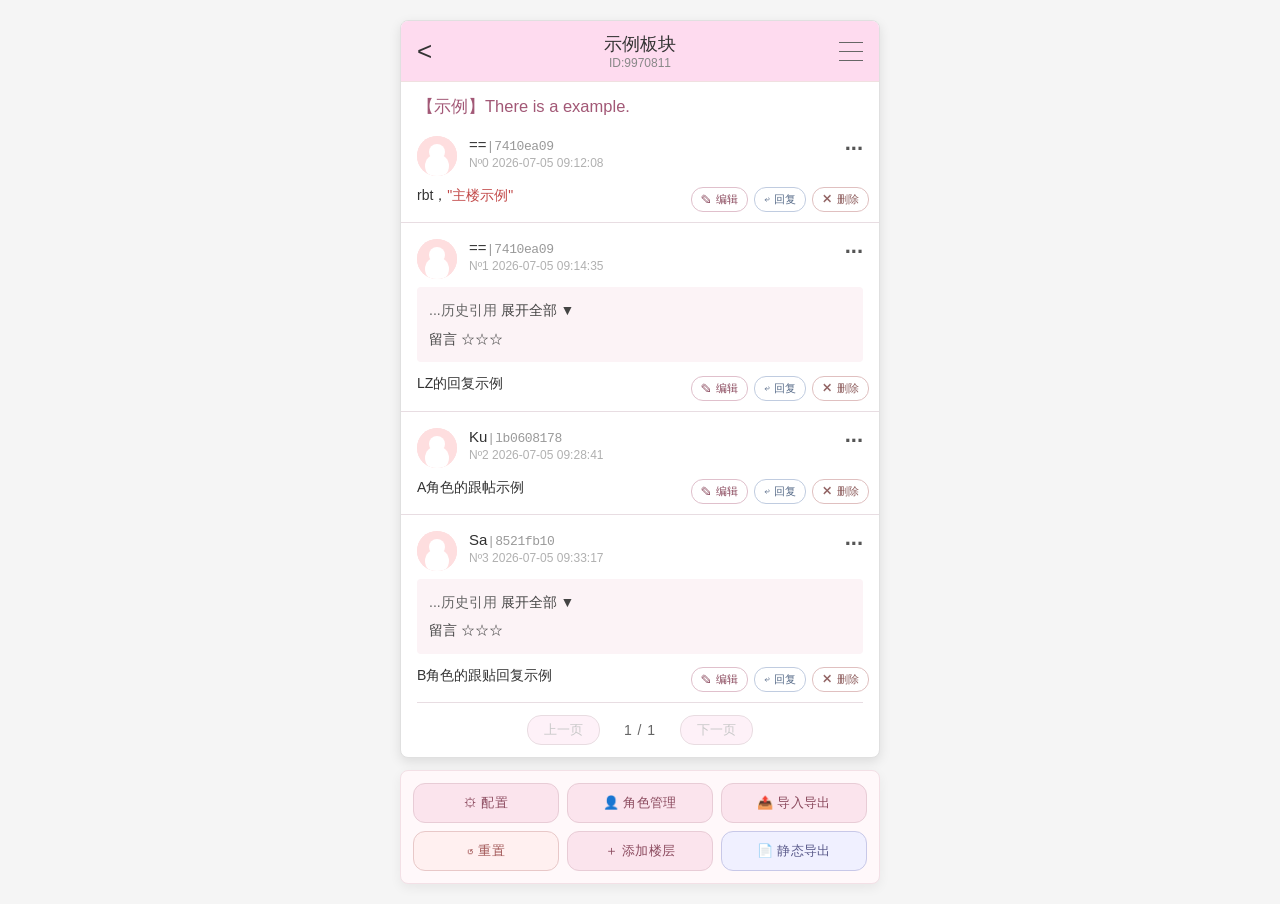
==== commit 66155347: "优化主题系统与样式固定 - 固定底部工具栏样式，不随主题变化（硬编码默认粉红色系） - 彻底移除 .highlight 系统预设，高光改为用户手动内联样式控制 - 精简主题预设：移除暗夜/粉红/森林绿" ====
--- a/8.0.html
+++ b/8.0.html
@@ -6,33 +6,91 @@
     <title>粉红论坛体 - 最终版</title>
     <style>
         :root {
+            /* 基础背景/文字 — 保持固定 */
             --page-bg: #f5f5f5;
             --primary-bg: #ffffff;
-            --header-bg: #fedbef;
-            --quote-bg: #fcf3f6;
-            --highlight-color: #c24949;
-            --username-color: #c24949;
             --border-color: #e0e0e0;
-            --post-separator: #f0f0f0;
+            --post-separator: #e8dde2;
             --text-primary: #333;
             --text-secondary: #888;
             --text-time: #b0b0b0;
             --userid-color: #999;
+            --more-dots-color: #555;
+            --modal-overlay: rgba(0, 0, 0, 0.45);
+            --modal-bg: #fff;
+            --bar-color: #666;
+            /* 主题色 — 随色相变化 */
+            --header-bg: #fedbef;
+            --header-border: #f0e0e0;
+            --quote-bg: #fcf3f6;
+            --quote-text: #444;
+            --quote-meta: #666;
+            --username-color: #303030;
             --avatar-bg: #fededf;
-            --more-dots-color: #555;
             --toolbar-bg: #fff8fa;
             --toolbar-border: #f3e0e6;
             --btn-bg: #fbe4ed;
             --btn-hover: #f5ccdc;
             --btn-text: #8b4a5e;
+            --input-border: #dcc;
+            --input-focus: #c2798f;
+            --post-title-color: #a25876;
+            --post-title-hover-bg: #fff5f8;
+            --modal-title-color: #8b4a5e;
+            --modal-title-border: #f5e0e8;
+            --btn-primary-bg: #e8a0b8;
+            --btn-primary-hover: #d98da6;
+            --btn-primary-text: #fff;
+            --pagination-border: #e0c0cc;
+            --pagination-hover-border: #d4a0b4;
+            --pagination-hover-text: #6b3a4e;
+            --char-btn-border: #e0c0cc;
+            --char-btn-hover-bg: #fdf0f4;
+            --char-btn-hover-border: #c97d96;
+            --floor-gap-dash: #e0d0d6;
+            --floor-gap-text: #c0a0ae;
+            --floor-gap-more: #d4b0be;
+            --file-upload-bg: #fdf8fa;
+            --file-upload-border: #e8ccd6;
+            --file-upload-hover-bg: #fdf0f4;
+            --search-highlight-bg: #ffe0e8;
+            --search-highlight-text: #c24949;
+            --checkbox-accent: #c2798f;
+            --input-focus-glow: rgba(194, 121, 143, 0.08);
+            --btn-toolbar-border: #e8ccd6;
+            --btn-toolbar-hover-border: #d4a0b4;
+            /* 危险色 — 保持固定 */
             --danger-bg: #fff0f0;
             --danger-hover: #ffe0e0;
             --danger-text: #a05555;
-            --modal-overlay: rgba(0, 0, 0, 0.45);
-            --modal-bg: #fff;
-            --input-border: #dcc;
-            --input-focus: #c2798f;
-            --color-swatch-size: 50px;
+            --danger-border: #e8c8c8;
+            --danger-hover-border: #d47777;
+            --danger-hover-text: #8b3030;
+            --danger-solid-bg: #d47777;
+            --danger-solid-hover: #c25555;
+            --danger-solid-border: #b85a5a;
+            --delete-border: #e0c0c0;
+            --delete-text: #8b5a5a;
+            --delete-hover-bg: #fdf0f0;
+            --delete-hover-border: #c97d7d;
+            --hidden-post-border: #d99;
+            --hidden-post-text: #c55;
+            --hidden-post-hover-bg: #fef5f5;
+            --hidden-post-content: #cc3333;
+            /* 回复按钮色 — 保持固定 */
+            --reply-border: #c0cce0;
+            --reply-text: #5a6e8b;
+            --reply-hover-bg: #f0f4fd;
+            --reply-hover-border: #7d96c9;
+            /* 静态导出按钮 — 保持固定 */
+            --export-btn-bg: #f0f0ff;
+            --export-btn-border: #c8c8e8;
+            --export-btn-text: #5a5a8b;
+            --export-btn-hover-bg: #e0e0ff;
+            --export-btn-hover-border: #a0a0d0;
+            --export-btn-hover-text: #3a3a6b;
+            /* 当前色相（JS 动态设置） */
+            --accent-hue: 340;
         }
 
         * {
@@ -73,7 +131,7 @@
             align-items: center;
             padding: 12px 16px;
             background-color: var(--header-bg);
-            border-bottom: 1px solid #f0e0e0;
+            border-bottom: 1px solid var(--header-border);
             position: relative;
         }
         .back-btn {
@@ -115,13 +173,13 @@
             display: block;
             width: 24px;
             height: 0;
-            border-top: 1px solid #666;
+            border-top: 1px solid var(--bar-color);
             margin: 4px 0;
         }
 
         .post-title {
             font-size: 16.5px;
-            color: #a25876;
+            color: var(--post-title-color);
             padding: 14px 16px 2px 16px;
             font-weight: 500;
             background-color: var(--primary-bg);
@@ -129,7 +187,7 @@
             transition: background 0.2s;
         }
         .post-title:hover {
-            background: #fff5f8;
+            background: var(--post-title-hover-bg);
         }
 
         .post-list {
@@ -226,12 +284,12 @@
             letter-spacing: 0.2px;
         }
         .post-action-btn.btn-edit {
-            border-color: #e0c0cc;
-            color: #8b5a6e;
+            border-color: var(--char-btn-border);
+            color: var(--btn-text);
         }
         .post-action-btn.btn-edit:hover {
-            background: #fdf0f4;
-            border-color: #c97d96;
+            background: var(--char-btn-hover-bg);
+            border-color: var(--char-btn-hover-border);
         }
         .post-action-btn.btn-reply {
             border-color: #c0cce0;
@@ -257,11 +315,6 @@
             word-wrap: break-word;
             padding-right: 0px;
         }
-        .highlight {
-            color: var(--highlight-color);
-            font-weight: 500;
-        }
-
         .quote-container {
             background-color: var(--quote-bg);
             border-radius: 4px;
@@ -270,7 +323,7 @@
         }
         .quote-header {
             font-size: 14px;
-            color: #666;
+            color: var(--quote-meta);
             cursor: pointer;
             display: flex;
             align-items: center;
@@ -283,12 +336,12 @@
             margin-right: 4px;
         }
         .toggle-text {
-            color: #444;
+            color: var(--quote-text);
         }
         .quote-content {
             margin: 8px 0;
             font-size: 14px;
-            color: #444;
+            color: var(--quote-text);
             line-height: 1.5;
         }
         .is-hidden {
@@ -296,12 +349,12 @@
         }
         .inner-post-footer {
             font-size: 13px;
-            color: #666;
+            color: var(--quote-meta);
             margin-top: 6px;
         }
         .collapse-btn {
             font-size: 14px;
-            color: #444;
+            color: var(--quote-text);
             cursor: pointer;
             user-select: none;
             margin-top: 2px;
@@ -311,7 +364,7 @@
         }
         .quote-bottom-msg {
             font-size: 14px;
-            color: #444;
+            color: var(--quote-text);
             margin-top: 6px;
         }
 
@@ -331,19 +384,19 @@
         }
         .pagination-btn {
             background: var(--header-bg);
-            border: 1px solid #e0c0cc;
+            border: 1px solid var(--char-btn-border);
             border-radius: 14px;
             padding: 5px 16px;
             font-size: 13px;
-            color: #8b4a5e;
+            color: var(--btn-text);
             cursor: pointer;
             transition: all 0.2s;
             font-weight: 500;
         }
         .pagination-btn:hover:not(.disabled) {
             filter: brightness(0.95);
-            border-color: #d4a0b4;
-            color: #6b3a4e;
+            border-color: var(--pagination-hover-border);
+            color: var(--pagination-hover-text);
         }
         .pagination-btn.disabled {
             filter: grayscale(0.5) brightness(1.05) opacity(0.7);
@@ -359,8 +412,8 @@
 
         /* 底部工具栏 — 三列布局 */
         .bottom-toolbar {
-            background: var(--toolbar-bg);
-            border: 1px solid var(--toolbar-border);
+            background: #fff8fa;
+            border: 1px solid #f3e0e6;
             border-radius: 8px;
             padding: 12px;
             display: flex;
@@ -379,8 +432,8 @@
             padding: 10px 6px;
             border-radius: 12px;
             border: 1px solid #e8ccd6;
-            background: var(--btn-bg);
-            color: var(--btn-text);
+            background: #fbe4ed;
+            color: #8b4a5e;
             cursor: pointer;
             white-space: nowrap;
             transition: all 0.2s;
@@ -389,7 +442,7 @@
             text-align: center;
         }
         .toolbar-btn:hover {
-            background: var(--btn-hover);
+            background: #f5ccdc;
             border-color: #d4a0b4;
         }
         .toolbar-btn.danger-btn {
@@ -426,6 +479,29 @@
             justify-content: center;
             align-items: center;
             padding: 20px;
+            /* 弹窗内固定为默认色，不随主题变化 */
+            --modal-overlay: rgba(0,0,0,0.45);
+            --modal-bg: #fff;
+            --modal-title-color: #8b4a5e;
+            --modal-title-border: #f5e0e8;
+            --btn-primary-bg: #e8a0b8;
+            --btn-primary-hover: #d98da6;
+            --btn-primary-text: #fff;
+            --input-border: #dcc;
+            --input-focus: #c2798f;
+            --input-focus-glow: rgba(194,121,143,0.08);
+            --checkbox-accent: #c2798f;
+            --char-btn-border: #e0c0cc;
+            --char-btn-hover-bg: #fdf0f4;
+            --char-btn-hover-border: #c97d96;
+            --file-upload-bg: #fdf8fa;
+            --file-upload-border: #e8ccd6;
+            --file-upload-hover-bg: #fdf0f4;
+            --search-highlight-bg: #ffe0e8;
+            --search-highlight-text: #c24949;
+            --btn-text: #8b4a5e;
+            --btn-toolbar-border: #e8ccd6;
+            --pagination-hover-border: #d4a0b4;
         }
         .modal-overlay.active {
             display: flex;
@@ -441,12 +517,17 @@
             padding: 20px 22px;
             position: relative;
         }
+        #modalChars {
+            overflow-y: visible;
+            display: flex;
+            flex-direction: column;
+        }
         .modal h3 {
             font-size: 17px;
-            color: #8b4a5e;
+            color: var(--modal-title-color);
             margin-bottom: 16px;
             font-weight: 600;
-            border-bottom: 2px solid #f5e0e8;
+            border-bottom: 2px solid var(--modal-title-border);
             padding-bottom: 10px;
             letter-spacing: 0.3px;
         }
@@ -492,12 +573,52 @@
         .form-group textarea:focus {
             outline: none;
             border-color: var(--input-focus);
-            box-shadow: 0 0 0 3px rgba(194, 121, 143, 0.08);
+            box-shadow: 0 0 0 3px var(--input-focus-glow);
         }
         .form-group textarea {
             min-height: 80px;
             resize: vertical;
             line-height: 1.5;
+        }
+        .form-row {
+            display: flex;
+            gap: 12px;
+        }
+        .form-half {
+            flex: 1;
+        }
+
+        /* 楼层省略占位 */
+        .floor-gap {
+            display: flex;
+            align-items: center;
+            gap: 12px;
+            padding: 14px 20px;
+            color: #bbb;
+            font-size: 13px;
+            user-select: none;
+            border-bottom: 1px solid var(--post-separator);
+        }
+        .floor-gap::before,
+        .floor-gap::after {
+            content: '';
+            flex: 1;
+            height: 0;
+            border-top: 1px dashed var(--floor-gap-dash);
+        }
+        .floor-gap-text {
+            white-space: nowrap;
+            color: var(--floor-gap-text);
+            font-style: italic;
+        }
+        .floor-gap-more {
+            white-space: nowrap;
+            color: var(--floor-gap-more);
+            font-size: 12px;
+            cursor: default;
+            text-decoration: underline;
+            text-decoration-style: dotted;
+            text-underline-offset: 3px;
         }
         .hint {
             font-size: 11px;
@@ -522,12 +643,12 @@
             letter-spacing: 0.3px;
         }
         .btn-primary {
-            background: #e8a0b8;
+            background: var(--btn-primary-bg);
             color: #fff;
-            border-color: #c97d96;
+            border-color: var(--char-btn-hover-border);
         }
         .btn-primary:hover {
-            background: #d98da6;
+            background: var(--btn-primary-hover);
         }
         .btn-secondary {
             background: #fff;
@@ -537,6 +658,22 @@
         .btn-secondary:hover {
             background: #f5f5f5;
         }
+        .btn-hidden-post {
+            float: right;
+            font-size: 11px;
+            padding: 2px 10px;
+            border-radius: 10px;
+            border: 1px solid #d99;
+            background: #fff;
+            color: #c55;
+            cursor: pointer;
+            font-weight: 400;
+            line-height: 1.4;
+        }
+        .btn-hidden-post:hover {
+            background: #fef5f5;
+            border-color: #c55;
+        }
         .btn-danger {
             background: #d47777;
             color: #fff;
@@ -546,22 +683,39 @@
             background: #c25555;
         }
 
+        /* 角色管理列表项 */
+        .char-list-item {
+            display: flex;
+            align-items: center;
+            gap: 8px;
+            padding: 8px;
+            border-bottom: 1px solid #f5f5f5;
+            flex-wrap: wrap;
+        }
+        /* 角色管理操作按钮网格 */
+        .char-actions {
+            display: grid;
+            grid-template-columns: 1fr 1fr;
+            gap: 6px;
+            flex-shrink: 0;
+            margin-left: auto;
+        }
         /* 角色管理胶囊按钮 */
         .char-btn {
             font-size: 11px;
             padding: 4px 10px;
             border-radius: 12px;
-            border: 1px solid #e0c0cc;
+            border: 1px solid var(--char-btn-border);
             background: #fff;
-            color: #8b5a6e;
+            color: var(--btn-text);
             cursor: pointer;
             transition: all 0.2s;
             white-space: nowrap;
             font-weight: 500;
         }
         .char-btn:hover {
-            background: #fdf0f4;
-            border-color: #c97d96;
+            background: var(--char-btn-hover-bg);
+            border-color: var(--char-btn-hover-border);
         }
         .char-btn.danger-char {
             border-color: #e0c0c0;
@@ -607,13 +761,33 @@
             transition: background 0.15s;
         }
         .search-select-option:hover {
-            background: #fdf0f4;
+            background: var(--char-btn-hover-bg);
+        }
+
+        .ref-clear-btn {
+            position: absolute;
+            right: 8px;
+            top: 50%;
+            transform: translateY(-50%);
+            cursor: pointer;
+            font-size: 14px;
+            color: #999;
+            z-index: 6;
+            line-height: 1;
+            user-select: none;
+        }
+        .ref-clear-btn:hover { color: #555; }
+
+        .search-select-option mark {
+            background: var(--search-highlight-bg);
+            color: var(--search-highlight-text);
+            font-weight: 600;
         }
 
         .alias-confirm-btn {
             padding: 8px 14px;
             border-radius: 8px;
-            background: #e8a0b8;
+            background: var(--btn-primary-bg);
             color: #fff;
             border: none;
             cursor: pointer;
@@ -629,51 +803,18 @@
             opacity: 0.6;
         }
         .alias-confirm-btn:hover:not(:disabled) {
-            background: #d98da6;
-        }
-
-        .color-grid {
-            display: grid;
-            grid-template-columns: 1fr 1fr;
-            gap: 16px 20px;
-            margin-top: 8px;
-        }
-        .color-item {
-            display: flex;
-            flex-direction: column;
-            align-items: center;
-            gap: 6px;
-            text-align: center;
-        }
-        .color-item label {
-            font-size: 13px;
-            color: #555;
-            font-weight: 500;
-            margin-bottom: 0;
-        }
-        .color-swatch {
-            width: var(--color-swatch-size);
-            height: var(--color-swatch-size);
-            border-radius: 10px;
-            border: 2px solid #ddd;
-            cursor: pointer;
-            transition: border-color 0.2s;
-            position: relative;
-            flex-shrink: 0;
-            display: flex;
-            align-items: center;
-            justify-content: center;
-        }
-        .color-swatch:hover {
-            border-color: #aaa;
-        }
-        .color-swatch-input {
-            position: absolute;
-            opacity: 0;
-            width: 100%;
-            height: 100%;
-            cursor: pointer;
-        }
+            background: var(--btn-primary-hover);
+        }
+
+        /* 角色列表固定高度内部滚动 */
+        #charListContainer {
+            max-height: 55vh;
+            overflow-y: auto;
+            border: 1px solid #eee;
+            border-radius: 8px;
+            padding: 0 8px;
+        }
+
 
         .checkbox-group {
             display: flex;
@@ -691,23 +832,23 @@
         .checkbox-item input[type="checkbox"] {
             width: 18px;
             height: 18px;
-            accent-color: #c2798f;
+            accent-color: var(--checkbox-accent);
         }
 
         .file-upload-area {
-            border: 2px dashed #e8ccd6;
+            border: 2px dashed var(--btn-toolbar-border);
             border-radius: 12px;
             padding: 16px;
             text-align: center;
-            color: #8b5a6e;
+            color: var(--btn-text);
             cursor: pointer;
             margin: 12px 0;
             transition: background 0.2s;
-            background: #fdf8fa;
+            background: var(--file-upload-bg);
         }
         .file-upload-area:hover {
-            background: #fdf0f4;
-            border-color: #d4a0b4;
+            background: var(--char-btn-hover-bg);
+            border-color: var(--pagination-hover-border);
         }
         .file-upload-area input[type="file"] {
             display: none;
@@ -765,9 +906,128 @@
                 font-size: 12px;
                 padding: 8px 4px;
             }
-            .color-grid {
-                gap: 12px;
-            }
+        }
+
+        /* 主题选择器 */
+        .theme-section {
+            border-top: 2px solid #eee;
+            margin-top: 18px;
+            padding-top: 16px;
+        }
+        .theme-section-label {
+            font-size: 14px;
+            font-weight: 600;
+            color: #666;
+            margin-bottom: 10px;
+            display: flex;
+            align-items: center;
+            gap: 6px;
+        }
+        .theme-group-label {
+            font-size: 12px;
+            color: #999;
+            margin: 12px 0 4px;
+            font-weight: 500;
+        }
+        .preset-grid {
+            display: grid;
+            grid-template-columns: repeat(4, 1fr);
+            gap: 10px;
+            margin-bottom: 14px;
+        }
+        .preset-tile {
+            display: flex;
+            flex-direction: column;
+            align-items: center;
+            gap: 4px;
+            padding: 8px 6px;
+            border-radius: 10px;
+            border: 2px solid transparent;
+            cursor: pointer;
+            transition: all 0.2s;
+            background: #fafafa;
+            user-select: none;
+        }
+        .preset-tile:hover {
+            background: #f0f0f0;
+            transform: translateY(-1px);
+        }
+        .preset-tile.active {
+            border-color: var(--input-focus);
+            box-shadow: 0 0 0 3px var(--input-focus-glow);
+            background: #fff;
+        }
+        .preset-swatch {
+            width: 40px;
+            height: 40px;
+            border-radius: 50%;
+            border: 2px solid rgba(0,0,0,0.08);
+            flex-shrink: 0;
+            position: relative;
+            overflow: hidden;
+        }
+        .preset-tile.dark-mode .preset-swatch {
+            background: #2a2a2a !important;
+            border-color: #555;
+        }
+        .preset-swatch::after {
+            content: '';
+            position: absolute;
+            bottom: 0;
+            left: 0;
+            right: 0;
+            height: 40%;
+            background: inherit;
+            filter: brightness(0.85) saturate(1.3);
+            border-radius: 0 0 50% 50%;
+        }
+        .preset-name {
+            font-size: 11px;
+            color: #666;
+            text-align: center;
+            line-height: 1.2;
+        }
+        .custom-hue-row {
+            display: flex;
+            align-items: center;
+            gap: 10px;
+            padding: 8px 0;
+        }
+        .custom-hue-row label {
+            font-size: 12px;
+            color: #888;
+            white-space: nowrap;
+            font-weight: 500;
+        }
+        .custom-hue-row input[type="range"] {
+            flex: 1;
+            -webkit-appearance: none;
+            height: 8px;
+            border-radius: 4px;
+            background: linear-gradient(to right,
+                hsl(0, 60%, 65%), hsl(40, 60%, 65%), hsl(80, 60%, 65%),
+                hsl(160, 60%, 65%), hsl(200, 60%, 65%), hsl(260, 60%, 65%),
+                hsl(320, 60%, 65%), hsl(360, 60%, 65%)
+            );
+            outline: none;
+            cursor: pointer;
+        }
+        .custom-hue-row input[type="range"]::-webkit-slider-thumb {
+            -webkit-appearance: none;
+            width: 22px;
+            height: 22px;
+            border-radius: 50%;
+            background: #fff;
+            border: 2px solid #bbb;
+            cursor: pointer;
+            box-shadow: 0 2px 6px rgba(0,0,0,0.18);
+        }
+        .hue-value {
+            font-size: 13px;
+            font-weight: 600;
+            color: #555;
+            min-width: 36px;
+            text-align: right;
         }
     </style>
 </head>
@@ -814,20 +1074,17 @@
     <!-- 角色管理 -->
     <div class="modal-overlay" id="modalCharsOverlay">
         <div class="modal" id="modalChars">
-            <span class="modal-close" data-close="modalCharsOverlay">✕</span>
             <h3>👤 角色库管理</h3>
             <div id="charListContainer"></div>
-            <div class="form-group" style="margin-top:14px;">
+            <div class="form-group" style="margin-top:10px;">
                 <input type="text" id="charSearch" placeholder="搜索角色（昵称或ID）">
             </div>
-            <div style="border-top:1px solid #eee; margin-top:14px; padding-top:14px;">
-                <h4 style="font-size:14px; color:#8b4a5e; margin-bottom:10px;">添加新角色（均可留空）</h4>
-                <div class="form-group"><label>昵称（默认“==”）</label><input type="text" id="newCharName" placeholder="留空默认“==”"></div>
-                <div class="form-group"><label>ID（随机生成）</label><input type="text" id="newCharId" placeholder="留空自动生成8位hex"></div>
-                <div class="form-actions"><button class="btn-primary" id="btnAddChar">添加角色</button></div>
-            </div>
-            <div class="form-actions" style="margin-top:10px;">
-                <button class="btn-secondary" data-close="modalCharsOverlay">关闭</button>
+            <div style="border-top:1px solid #eee; margin-top:10px; padding-top:10px;">
+                <div class="form-row">
+                    <div class="form-group form-half"><label>昵称 <span class="hint">新角色</span></label><input type="text" id="newCharName" placeholder='留空默认"=="'></div>
+                    <div class="form-group form-half"><label>ID</label><input type="text" id="newCharId" placeholder="自动生成"></div>
+                </div>
+                <div class="form-actions" style="margin-top:12px;"><button class="btn-primary" id="btnAddChar">添加角色</button><button class="btn-secondary" data-close="modalCharsOverlay">关闭</button></div>
             </div>
         </div>
     </div>
@@ -835,26 +1092,27 @@
     <!-- 配置编辑 -->
     <div class="modal-overlay" id="modalConfigOverlay">
         <div class="modal" id="modalConfig">
-            <span class="modal-close" data-close="modalConfigOverlay">✕</span>
             <h3>⚙ 编辑板块配置</h3>
             <div class="form-group"><label>板块名称</label><input type="text" id="cfgBoardName"></div>
             <div class="form-group"><label>板块ID</label><input type="text" id="cfgBoardId"></div>
             <div class="form-group"><label>帖子标题</label><input type="text" id="cfgThreadTitle"></div>
-            <div style="border-top:1px solid #eee; margin:16px 0; padding-top:14px;">
-                <h4 style="font-size:14px; color:#8b4a5e; margin-bottom:12px; text-align:center;">🎨 自定义颜色</h4>
-                <div class="color-grid">
-                    <div class="color-item"><label>页面背景</label><div class="color-swatch"><input type="color" id="cfgPageBg" class="color-swatch-input"></div></div>
-                    <div class="color-item"><label>帖子背景</label><div class="color-swatch"><input type="color" id="cfgPrimaryBg" class="color-swatch-input"></div></div>
-                    <div class="color-item"><label>头部背景</label><div class="color-swatch"><input type="color" id="cfgHeaderBg" class="color-swatch-input"></div></div>
-                    <div class="color-item"><label>引用块背景</label><div class="color-swatch"><input type="color" id="cfgQuoteBg" class="color-swatch-input"></div></div>
-                    <div class="color-item"><label>用户名颜色</label><div class="color-swatch"><input type="color" id="cfgUsernameColor" class="color-swatch-input"></div></div>
-                    <div class="color-item"><label>高亮文字</label><div class="color-swatch"><input type="color" id="cfgHighlightColor" class="color-swatch-input"></div></div>
-                    <div class="color-item"><label>默认头像背景</label><div class="color-swatch"><input type="color" id="cfgAvatarBg" class="color-swatch-input"></div></div>
+            <!-- 主题选择器 -->
+            <div class="theme-section">
+                <div class="theme-section-label">🎨 颜色主题</div>
+                <div class="theme-group-label">☀️ 日间模式</div>
+                <div class="preset-grid" id="presetGridDay"></div>
+                <div class="theme-group-label">🎚️ 自定义色相（日间模式）</div>
+                <div class="custom-hue-row">
+                    <label>色相</label>
+                    <input type="range" id="hueSlider" min="0" max="360" value="340" step="1">
+                    <span class="hue-value" id="hueValue">340°</span>
                 </div>
+                <div class="theme-group-label">🌙 夜间模式</div>
+                <div class="preset-grid" id="presetGridNight"></div>
             </div>
             <div class="form-actions" style="gap: 12px; justify-content: space-between;">
-                <button class="btn-secondary" data-close="modalConfigOverlay" style="flex:1; max-width:48%;">取消</button>
                 <button class="btn-primary" id="btnSaveConfig" style="flex:1; max-width:48%;">保存配置</button>
+                <button class="btn-secondary" data-close="modalConfigOverlay" style="flex:1; max-width:48%;">关闭</button>
             </div>
         </div>
     </div>
@@ -862,7 +1120,6 @@
     <!-- 楼层编辑 (已重构：统一角色选择/新建) -->
     <div class="modal-overlay" id="modalPostOverlay">
         <div class="modal" id="modalPost">
-            <span class="modal-close" data-close="modalPostOverlay">✕</span>
             <h3 id="modalPostTitle">编辑楼层</h3>
             <input type="hidden" id="postEditIndex" value="-1">
 
@@ -874,13 +1131,19 @@
                         <input type="text" class="search-select-input" id="charSearchInput" placeholder="搜索昵称或ID，输入新昵称可创建" autocomplete="off">
                         <div class="search-select-list" id="charSearchList"></div>
                     </div>
-                    <button class="alias-confirm-btn disabled" id="btnCharConfirm" disabled>确认角色</button>
+                    <button class="alias-confirm-btn disabled" id="btnCharConfirm" disabled>确认</button>
                 </div>
             </div>
 
+            <!-- 指定/随机ID -->
+            <div class="form-group" id="groupCustomId">
+                <label>指定 / 随机ID</label>
+                <input type="text" id="postCustomId" placeholder="留空自动生成8位hex">
+            </div>
+
             <!-- 别名区，始终显示 -->
             <div class="form-group" id="groupAliasSelect">
-                <label>选择 / 新建昵称（别名）</label>
+                <label>选择/新建别名</label>
                 <div style="display:flex; gap:6px;">
                     <div class="search-select-wrap" style="flex:1;">
                         <input type="text" class="search-select-input" id="aliasSearchInput" placeholder="输入别名，新别名需确认" autocomplete="off">
@@ -890,31 +1153,36 @@
                 </div>
             </div>
 
-            <!-- 指定/随机ID，仅新建角色时显示 -->
-            <div class="form-group" id="groupCustomId">
-                <label>指定 / 随机ID（留空随机生成8位hex）</label>
-                <input type="text" id="postCustomId" placeholder="留空自动生成8位hex">
-            </div>
-
             <div class="form-group"><label>引用楼层</label>
-                <div class="search-select-wrap"><input type="text" class="search-select-input" id="refSearchInput" placeholder="搜索楼层号或内容..." autocomplete="off"><div class="search-select-list" id="refList"></div></div>
-                <div style="font-size:12px;color:#888;margin-top:4px;" id="refSelectedDisplay">未选择引用</div>
+                <div class="search-select-wrap" style="position:relative;">
+                    <input type="text" class="search-select-input" id="refSearchInput" placeholder="搜索楼层号或内容" autocomplete="off" style="padding-right:28px;">
+                    <span class="ref-clear-btn" id="refClearBtn" style="display:none;">✕</span>
+                    <div class="search-select-list" id="refList"></div>
+                </div>
                 <input type="hidden" id="postQuoteRef" value="-1">
             </div>
-            <div class="form-group"><label>发布时间</label><input type="text" id="postTime" placeholder="2026-07-05 09:12:08"></div>
-            <div class="form-group"><label>内容 <span class="hint">回车自动换行，支持HTML标签</span></label><textarea id="postContent" placeholder="输入帖子内容..."></textarea></div>
-            <div class="form-actions"><button class="btn-primary" id="btnSavePost">保存</button><button class="btn-secondary" data-close="modalPostOverlay">取消</button></div>
+            <div class="form-row">
+                <div class="form-group form-half">
+                    <label>楼层号 <span class="hint" id="floorNoHint">可跳过</span></label>
+                    <input type="number" id="postFloorNo" min="0" placeholder="自动">
+                </div>
+                <div class="form-group form-half">
+                    <label>发布时间</label>
+                    <input type="text" id="postTime" placeholder="2026-07-05 09:12:08">
+                </div>
+            </div>
+            <div class="form-group"><label>内容 <span class="hint">回车自动换行，支持HTML标签</span><button class="btn-hidden-post" id="btnHiddenPost">此楼层不可见</button></label><textarea id="postContent" placeholder="输入帖子内容..."></textarea></div>
+            <div class="form-actions"><button class="btn-primary" id="btnSavePost">保存</button><button class="btn-secondary" data-close="modalPostOverlay">关闭</button></div>
         </div>
     </div>
 
     <!-- 导入导出 -->
     <div class="modal-overlay" id="modalImportExportOverlay">
         <div class="modal" id="modalImportExport">
-            <span class="modal-close" data-close="modalImportExportOverlay">✕</span>
             <h3>📤 导入 / 导出</h3>
-            <div style="margin-bottom:20px;"><h4 style="font-size:15px;color:#8b4a5e;margin-bottom:10px;">⬇️ 导出</h4><div class="checkbox-group"><label class="checkbox-item"><input type="checkbox" id="exportConfig" checked> 配置</label><label class="checkbox-item"><input type="checkbox" id="exportData" checked> 数据（帖子+角色）</label></div><div style="display:flex;justify-content:flex-end;"><button class="btn-primary" id="btnExportFile">📥 导出选中内容</button></div></div>
-            <div style="border-top:1px solid #eee;padding-top:20px;"><h4 style="font-size:15px;color:#8b4a5e;margin-bottom:10px;">⬆️ 导入</h4><div class="checkbox-group"><label class="checkbox-item"><input type="checkbox" id="importConfig" checked> 配置</label><label class="checkbox-item"><input type="checkbox" id="importData" checked> 数据（帖子+角色）</label></div><div class="file-upload-area" id="fileUploadArea"><span id="fileUploadLabel">点击选择 JSON 文件或拖拽到此处</span><input type="file" id="importFileInput" accept=".json"></div><div style="display:flex;justify-content:flex-end;"><button class="btn-primary" id="btnImportFile">📤 导入文件</button></div></div>
-            <div class="form-actions" style="margin-top:16px;"><button class="btn-secondary" data-close="modalImportExportOverlay">关闭</button></div>
+            <div style="margin-bottom:20px;"><h4 style="font-size:15px;color:#8b4a5e;margin-bottom:10px;">⬇️ 导出</h4><div class="checkbox-group"><label class="checkbox-item"><input type="checkbox" id="exportConfig" checked> 配置</label><label class="checkbox-item"><input type="checkbox" id="exportData" checked> 数据（帖子+角色）</label></div><div class="form-actions" style="justify-content:flex-start;"><button class="btn-primary" id="btnExportFile">📤 导出JSON</button></div></div>
+            <div style="border-top:1px solid #eee;padding-top:20px;"><h4 style="font-size:15px;color:var(--btn-text);margin-bottom:10px;">⬆️ 导入</h4><div class="file-upload-area" id="fileUploadArea"><span id="fileUploadLabel">点击选择 JSON 文件或拖拽到此处</span><input type="file" id="importFileInput" accept=".json"></div><div class="form-actions" style="justify-content:flex-start;"><button class="btn-primary" id="btnImportFile">📥 导入JSON</button></div></div>
+            <div class="form-actions"><button class="btn-secondary" data-close="modalImportExportOverlay">关闭</button></div>
         </div>
     </div>
 
@@ -930,7 +1198,7 @@
             </div>
             <div style="text-align:center; margin-top:10px;">
               <label style="font-size:12px;color:#666;">缩放</label>
-              <input type="range" id="cropZoom" min="0.5" max="2.5" step="0.1" value="1" style="width:200px;vertical-align:middle;margin-left:8px;">
+              <input type="range" id="cropZoom" min="0.1" max="8" step="0.1" value="1" style="width:200px;vertical-align:middle;margin-left:8px;">
             </div>
             <div class="form-group">
                 <label>上传本地图片</label>
@@ -939,7 +1207,6 @@
             <div class="form-actions" style="justify-content:space-between;">
                 <button class="btn-danger" id="btnDeleteAvatar">删除头像</button>
                 <button class="btn-primary" id="btnSaveAvatar">保存头像</button>
-                <button class="btn-secondary" data-close="modalAvatarOverlay">取消</button>
             </div>
         </div>
     </div>
@@ -949,21 +1216,17 @@
             const DEFAULT_CONFIG = {
                 boardName: '示例板块', boardId: 'ID:9970811',
                 threadTitle: '【示例】There is a example.',
-                pageBg: '#f5f5f5', primaryBg: '#ffffff',
-                headerBg: '#fedbef', quoteBg: '#fcf3f6',
-                usernameColor: '#c24949', highlightColor: '#c24949',
-                avatarBg: '#fededf',
             };
             const DEFAULT_CHARACTERS = [
-                { id: '7410ea09', name: '==', aliases: ['=='], avatar: '' },
-                { id: 'lb0608178', name: 'Ku', aliases: ['Ku'], avatar: '' },
-                { id: '8521fb10', name: 'Sa', aliases: ['Sa'], avatar: '' },
+                { id: '7410ea09', name: '==', aliases: ['=='], avatar: '', favorite: false },
+                { id: 'lb0608178', name: 'Ku', aliases: ['Ku'], avatar: '', favorite: false },
+                { id: '8521fb10', name: 'Sa', aliases: ['Sa'], avatar: '', favorite: false },
             ];
             const DEFAULT_POSTS = [
-                { userId: '7410ea09', username: '==', time: '2026-07-05 09:12:08', content: 'rbt，<span class="highlight">"主楼示例"</span>' },
-                { userId: '7410ea09', username: '==', time: '2026-07-05 09:14:35', content: 'LZ的回复示例', quote: { refNo: 0, refContent: 'rbt，<span class="highlight">"主楼示例"</span>' } },
-                { userId: 'lb0608178', username: 'Ku', time: '2026-07-05 09:28:41', content: 'A角色的跟帖示例' },
-                { userId: '8521fb10', username: 'Sa', time: '2026-07-05 09:33:17', content: 'B角色的跟贴回复示例', quote: { refNo: 2, refContent: 'A角色的跟帖示例' } }
+                { no:0, userId: '7410ea09', username: '==', time: '2026-07-05 09:12:08', content: 'rbt，<span style="color:#c24949;font-weight:500">"主楼示例"</span>' },
+                { no:1, userId: '7410ea09', username: '==', time: '2026-07-05 09:14:35', content: 'LZ的回复示例', quote: { refNo: 0, refContent: 'rbt，<span style="color:#c24949;font-weight:500">"主楼示例"</span>' } },
+                { no:2, userId: 'lb0608178', username: 'Ku', time: '2026-07-05 09:28:41', content: 'A角色的跟帖示例' },
+                { no:3, userId: '8521fb10', username: 'Sa', time: '2026-07-05 09:33:17', content: 'B角色的跟贴回复示例', quote: { refNo: 2, refContent: 'A角色的跟帖示例' } }
             ];
 
             const POSTS_PER_PAGE = 20;
@@ -972,6 +1235,477 @@
             let POSTS = JSON.parse(JSON.stringify(DEFAULT_POSTS));
             let currentPage = 0;
             const STORAGE_KEY = 'forum_data_v8';
+            const THEME_STORAGE_KEY = 'forum_theme_v8';
+
+            // ==================== 主题系统 ====================
+            const THEME_PRESETS_DAY = [
+                { id: 'classic',  name: '💗 经典', hue: -2, desc: '原版配色' },
+                { id: 'mint',    name: '🌿 薄荷', hue: 155, desc: '青绿系' },
+                { id: 'amber',   name: '🍊 暖橙', hue: 25, desc: '温暖橘调' },
+                { id: 'blueberry',name:'🫐 蓝莓', hue: 240, desc: '蓝紫系' },
+            ];
+            const THEME_PRESETS_NIGHT = [
+                { id: 'mono',    name: '🕶️ 匿名', hue: -3, desc: '黑白灰暗色' },
+                { id: 'rose',    name: '🥀 烟熏玫瑰', hue: -4, desc: '暗玫瑰色系' },
+                { id: 'plum',    name: '🍇 丝绒暗紫', hue: -5, desc: '暗紫色系' },
+                { id: 'blood',   name: '🩸 血腥诅咒', hue: -6, desc: '暗血色系' },
+            ];
+
+            let currentThemeId = '';
+            let currentHue = 340;
+
+            function hslToHex(h, s, l) {
+                s /= 100; l /= 100;
+                const a = s * Math.min(l, 1 - l);
+                const f = n => { const k = (n + h / 30) % 12; const c = l - a * Math.max(Math.min(k - 3, 9 - k, 1), -1); return Math.round(c * 255).toString(16).padStart(2, '0'); };
+                return '#' + f(0) + f(8) + f(4);
+            }
+
+            function generateThemeVars(hue) {
+                const H = ((hue % 360) + 360) % 360;
+                const c = (hs, s, l) => hslToHex((H + hs) % 360, s, l);
+                return {
+                    '--page-bg':             c(0, 12, 96),
+                    '--primary-bg':          '#ffffff',
+                    '--header-bg':           c(0, 52, 91),
+                    '--header-border':       c(0, 25, 88),
+                    '--quote-bg':            c(0, 18, 95),
+                    '--quote-text':          '#444',
+                    '--quote-meta':          '#666',
+                    '--username-color':      '#303030',
+                    '--avatar-bg':           c(0, 38, 88),
+                    '--toolbar-bg':          c(0, 14, 97),
+                    '--toolbar-border':      c(0, 20, 90),
+                    '--btn-bg':              c(0, 30, 92),
+                    '--btn-hover':           c(0, 30, 84),
+                    '--btn-text':            c(0, 30, 36),
+                    '--input-border':        c(0, 14, 85),
+                    '--input-focus':         c(0, 40, 60),
+                    '--post-title-color':    c(0, 33, 44),
+                    '--post-title-hover-bg': c(0, 22, 95),
+                    '--modal-title-color':   c(0, 30, 38),
+                    '--modal-title-border':  c(0, 20, 90),
+                    '--btn-primary-bg':      c(0, 40, 62),
+                    '--btn-primary-hover':   c(0, 40, 54),
+                    '--btn-primary-text':    '#fff',
+                    '--pagination-border':   c(0, 22, 84),
+                    '--pagination-hover-border': c(0, 22, 76),
+                    '--pagination-hover-text':   c(0, 30, 32),
+                    '--char-btn-border':     c(0, 22, 84),
+                    '--char-btn-hover-bg':   c(0, 20, 94),
+                    '--char-btn-hover-border': c(0, 30, 70),
+                    '--floor-gap-dash':      c(0, 18, 88),
+                    '--floor-gap-text':      c(0, 20, 72),
+                    '--floor-gap-more':      c(0, 22, 76),
+                    '--file-upload-bg':      c(0, 18, 96),
+                    '--file-upload-border':  c(0, 20, 86),
+                    '--file-upload-hover-bg':c(0, 20, 94),
+                    '--checkbox-accent':     c(0, 40, 60),
+                    '--input-focus-glow':    'rgba(' + [Math.round(parseInt(c(0,40,60).slice(1,3),16)), Math.round(parseInt(c(0,40,60).slice(3,5),16)), Math.round(parseInt(c(0,40,60).slice(5,7),16)), 0.08].join(',') + ')',
+                    '--btn-toolbar-border':  c(0, 20, 86),
+                    '--btn-toolbar-hover-border': c(0, 22, 76),
+                    '--bar-color':           '#666',
+                    /* 确保从暗夜切回时重置 */
+                    '--text-primary':        '#333',
+                    '--text-secondary':      '#888',
+                    '--text-time':           '#b0b0b0',
+                    '--userid-color':        '#999',
+                    '--more-dots-color':     '#555',
+                    '--border-color':        '#e0e0e0',
+                    '--post-separator':      '#e8dde2',
+                    '--modal-bg':            '#fff',
+                    '--modal-overlay':       'rgba(0, 0, 0, 0.45)',
+                };
+            }
+
+            function generateDarkThemeVars(hue) {
+                const H = ((hue % 360) + 360) % 360;
+                const c = (hs, s, l) => hslToHex((H + hs) % 360, s, l);
+                return {
+                    '--page-bg':             '#1a1a2e',
+                    '--primary-bg':          '#222240',
+                    '--header-bg':           c(0, 28, 22),
+                    '--header-border':       c(0, 15, 28),
+                    '--quote-bg':            c(0, 12, 20),
+                    '--quote-text':          '#c0c0c0',
+                    '--quote-meta':          '#999',
+                    '--username-color':      '#d0d0d0',
+                    '--avatar-bg':           c(0, 22, 28),
+                    '--toolbar-bg':          '#1e1e35',
+                    '--toolbar-border':      c(0, 15, 28),
+                    '--btn-bg':              c(0, 20, 26),
+                    '--btn-hover':           c(0, 20, 34),
+                    '--btn-text':            c(0, 25, 68),
+                    '--input-border':        c(0, 12, 35),
+                    '--input-focus':         c(0, 35, 55),
+                    '--post-title-color':    c(0, 28, 65),
+                    '--post-title-hover-bg': c(0, 15, 22),
+                    '--modal-title-color':   c(0, 25, 65),
+                    '--modal-title-border':  c(0, 15, 28),
+                    '--btn-primary-bg':      c(0, 35, 48),
+                    '--btn-primary-hover':   c(0, 35, 40),
+                    '--btn-primary-text':    '#fff',
+                    '--pagination-border':   c(0, 18, 32),
+                    '--pagination-hover-border': c(0, 18, 42),
+                    '--pagination-hover-text':   c(0, 25, 62),
+                    '--char-btn-border':     c(0, 18, 32),
+                    '--char-btn-hover-bg':   c(0, 15, 24),
+                    '--char-btn-hover-border': c(0, 25, 48),
+                    '--floor-gap-dash':      c(0, 12, 32),
+                    '--floor-gap-text':      c(0, 15, 48),
+                    '--floor-gap-more':      c(0, 15, 52),
+                    '--file-upload-bg':      c(0, 12, 22),
+                    '--file-upload-border':  c(0, 15, 32),
+                    '--file-upload-hover-bg':c(0, 15, 26),
+                    '--checkbox-accent':     c(0, 35, 55),
+                    '--input-focus-glow':    'rgba(' + [Math.round(parseInt(c(0,35,55).slice(1,3),16)), Math.round(parseInt(c(0,35,55).slice(3,5),16)), Math.round(parseInt(c(0,35,55).slice(5,7),16)), 0.15].join(',') + ')',
+                    '--btn-toolbar-border':  c(0, 15, 32),
+                    '--btn-toolbar-hover-border': c(0, 18, 42),
+                    '--bar-color':           '#999',
+                    // 暗色模式覆盖文字/边框
+                    '--text-primary':        '#d8d8d8',
+                    '--text-secondary':      '#a0a0a0',
+                    '--text-time':           '#888',
+                    '--userid-color':        '#888',
+                    '--more-dots-color':     '#aaa',
+                    '--border-color':        '#3a3a55',
+                    '--post-separator':      '#3d3d60',
+                    '--modal-bg':            '#222240',
+                    '--modal-overlay':       'rgba(0,0,0,0.65)',
+                };
+            }
+
+            function generateMonoDarkThemeVars() {
+                return {
+                    '--page-bg':             '#111111',
+                    '--primary-bg':          '#1e1e1e',
+                    '--header-bg':           '#181818',
+                    '--header-border':       '#333',
+                    '--quote-bg':            '#2a2a2a',
+                    '--quote-text':          '#c0c0c0',
+                    '--quote-meta':          '#999',
+                    '--username-color':      '#d8d8d8',
+                    '--avatar-bg':           '#2e2e2e',
+                    '--toolbar-bg':          '#181818',
+                    '--toolbar-border':      '#333',
+                    '--btn-bg':              '#2a2a2a',
+                    '--btn-hover':           '#383838',
+                    '--btn-text':            '#c8c8c8',
+                    '--input-border':        '#3a3a3a',
+                    '--input-focus':         '#777',
+                    '--post-title-color':    '#c8c8c8',
+                    '--post-title-hover-bg': '#242424',
+                    '--modal-title-color':   '#c8c8c8',
+                    '--modal-title-border':  '#333',
+                    '--btn-primary-bg':      '#4a4a4a',
+                    '--btn-primary-hover':   '#5a5a5a',
+                    '--btn-primary-text':    '#e8e8e8',
+                    '--pagination-border':   '#333',
+                    '--pagination-hover-border': '#555',
+                    '--pagination-hover-text':   '#ccc',
+                    '--char-btn-border':     '#3a3a3a',
+                    '--char-btn-hover-bg':   '#2a2a2a',
+                    '--char-btn-hover-border': '#666',
+                    '--floor-gap-dash':      '#333',
+                    '--floor-gap-text':      '#777',
+                    '--floor-gap-more':      '#888',
+                    '--file-upload-bg':      '#222',
+                    '--file-upload-border':  '#3a3a3a',
+                    '--file-upload-hover-bg':'#282828',
+                    '--checkbox-accent':     '#999',
+                    '--input-focus-glow':    'rgba(255,255,255,0.08)',
+                    '--btn-toolbar-border':  '#3a3a3a',
+                    '--btn-toolbar-hover-border': '#666',
+                    '--bar-color':           '#999',
+                    '--text-primary':        '#ddd',
+                    '--text-secondary':      '#aaa',
+                    '--text-time':           '#888',
+                    '--userid-color':        '#999',
+                    '--more-dots-color':     '#aaa',
+                    '--border-color':        '#333',
+                    '--post-separator':      '#4a4a4a',
+                    '--modal-bg':            '#1e1e1e',
+                    '--modal-overlay':       'rgba(0,0,0,0.75)',
+                };
+            }
+
+            function generateRoseDarkThemeVars() {
+                return {
+                    '--page-bg':             '#120b0e',
+                    '--primary-bg':          '#1f1418',
+                    '--header-bg':           '#1a0f13',
+                    '--header-border':       '#3a1f2a',
+                    '--quote-bg':            '#2a141e',
+                    '--quote-text':          '#d4bcc6',
+                    '--quote-meta':          '#b0909c',
+                    '--username-color':      '#e8c8d4',
+                    '--avatar-bg':           '#3a1f2a',
+                    '--toolbar-bg':          '#1a0f13',
+                    '--toolbar-border':      '#3a1f2a',
+                    '--btn-bg':              '#2a1822',
+                    '--btn-hover':           '#3a2230',
+                    '--btn-text':            '#d4b0be',
+                    '--input-border':        '#3a2530',
+                    '--input-focus':         '#a33b6a',
+                    '--post-title-color':    '#d4a0b4',
+                    '--post-title-hover-bg': '#24161c',
+                    '--modal-title-color':   '#d4a0b4',
+                    '--modal-title-border':  '#3a1f2a',
+                    '--btn-primary-bg':      '#a33b6a',
+                    '--btn-primary-hover':   '#b84478',
+                    '--btn-primary-text':    '#f6d2e2',
+                    '--pagination-border':   '#3a1f2a',
+                    '--pagination-hover-border': '#6a3050',
+                    '--pagination-hover-text':   '#e0b8c8',
+                    '--char-btn-border':     '#3a2530',
+                    '--char-btn-hover-bg':   '#2a1822',
+                    '--char-btn-hover-border': '#8a4060',
+                    '--floor-gap-dash':      '#3a1f2a',
+                    '--floor-gap-text':      '#8a6070',
+                    '--floor-gap-more':      '#9a7080',
+                    '--file-upload-bg':      '#1f1418',
+                    '--file-upload-border':  '#3a2530',
+                    '--file-upload-hover-bg':'#281a20',
+                    '--checkbox-accent':     '#a33b6a',
+                    '--input-focus-glow':    'rgba(163,59,106,0.18)',
+                    '--btn-toolbar-border':  '#3a2530',
+                    '--btn-toolbar-hover-border': '#8a4060',
+                    '--bar-color':           '#b0909c',
+                    '--text-primary':        '#e0ccd4',
+                    '--text-secondary':      '#b098a4',
+                    '--text-time':           '#987880',
+                    '--userid-color':        '#a08890',
+                    '--more-dots-color':     '#b8a0a8',
+                    '--border-color':        '#3a1f2a',
+                    '--post-separator':      '#3d2530',
+                    '--modal-bg':            '#1f1418',
+                    '--modal-overlay':       'rgba(0,0,0,0.72)',
+                };
+            }
+
+            function generatePlumDarkThemeVars() {
+                return {
+                    '--page-bg':             '#0e0b12',
+                    '--primary-bg':          '#1a1422',
+                    '--header-bg':           '#120f18',
+                    '--header-border':       '#2e1f3a',
+                    '--quote-bg':            '#211428',
+                    '--quote-text':          '#d0c0e0',
+                    '--quote-meta':          '#a890b8',
+                    '--username-color':      '#e0d0f0',
+                    '--avatar-bg':           '#2e1f3a',
+                    '--toolbar-bg':          '#120f18',
+                    '--toolbar-border':      '#2e1f3a',
+                    '--btn-bg':              '#261a30',
+                    '--btn-hover':           '#342040',
+                    '--btn-text':            '#d0b8e0',
+                    '--input-border':        '#302840',
+                    '--input-focus':         '#6a2c6b',
+                    '--post-title-color':    '#c8a8d8',
+                    '--post-title-hover-bg': '#1f1828',
+                    '--modal-title-color':   '#c8a8d8',
+                    '--modal-title-border':  '#2e1f3a',
+                    '--btn-primary-bg':      '#6a2c6b',
+                    '--btn-primary-hover':   '#7d3880',
+                    '--btn-primary-text':    '#f2d7f7',
+                    '--pagination-border':   '#2e1f3a',
+                    '--pagination-hover-border': '#5a3070',
+                    '--pagination-hover-text':   '#d8c0e8',
+                    '--char-btn-border':     '#302840',
+                    '--char-btn-hover-bg':   '#261a30',
+                    '--char-btn-hover-border': '#7a4090',
+                    '--floor-gap-dash':      '#2e1f3a',
+                    '--floor-gap-text':      '#786088',
+                    '--floor-gap-more':      '#887098',
+                    '--file-upload-bg':      '#1a1422',
+                    '--file-upload-border':  '#302840',
+                    '--file-upload-hover-bg':'#221a2c',
+                    '--checkbox-accent':     '#7d3880',
+                    '--input-focus-glow':    'rgba(106,44,107,0.18)',
+                    '--btn-toolbar-border':  '#302840',
+                    '--btn-toolbar-hover-border': '#7a4090',
+                    '--bar-color':           '#a890b8',
+                    '--text-primary':        '#e0d4ec',
+                    '--text-secondary':      '#b8a0c8',
+                    '--text-time':           '#9880a8',
+                    '--userid-color':        '#a890b8',
+                    '--more-dots-color':     '#c0a8d0',
+                    '--border-color':        '#2e1f3a',
+                    '--post-separator':      '#322540',
+                    '--modal-bg':            '#1a1422',
+                    '--modal-overlay':       'rgba(0,0,0,0.72)',
+                };
+            }
+
+            function generateBloodDarkThemeVars() {
+                return {
+                    /* 纯黑底 */
+                    '--page-bg':             '#000000',
+                    '--primary-bg':          '#0a0101',
+                    '--header-bg':           '#cc0000',
+                    '--header-border':       '#ff0000',
+                    '--quote-bg':            '#330808',
+                    '--quote-text':          '#ffcccc',
+                    '--quote-meta':          '#ff6666',
+                    '--username-color':      '#ff8888',
+                    '--avatar-bg':           '#550808',
+                    '--toolbar-bg':          '#0a0000',
+                    '--toolbar-border':      '#dd0000',
+                    /* 鲜红 */
+                    '--btn-bg':              '#220404',
+                    '--btn-hover':           '#550808',
+                    '--btn-text':            '#ff9999',
+                    '--input-border':        '#550808',
+                    '--input-focus':         '#ff0000',
+                    '--post-title-color':    '#ff6666',
+                    '--post-title-hover-bg': '#110303',
+                    '--modal-title-color':   '#ff6666',
+                    '--modal-title-border':  '#aa0000',
+                    '--btn-primary-bg':      '#ee0000',
+                    '--btn-primary-hover':   '#ff3333',
+                    '--btn-primary-text':    '#ffffff',
+                    '--pagination-border':   '#aa0000',
+                    '--pagination-hover-border': '#ee0000',
+                    '--pagination-hover-text':   '#ffcccc',
+                    '--char-btn-border':     '#550808',
+                    '--char-btn-hover-bg':   '#220404',
+                    '--char-btn-hover-border': '#ff0000',
+                    '--floor-gap-dash':      '#ee1111',
+                    '--floor-gap-text':      '#ff5555',
+                    '--floor-gap-more':      '#ff6666',
+                    '--file-upload-bg':      '#0a0101',
+                    '--file-upload-border':  '#770808',
+                    '--file-upload-hover-bg':'#180505',
+                    '--checkbox-accent':     '#ff0000',
+                    '--input-focus-glow':    'rgba(255,0,0,0.35)',
+                    '--btn-toolbar-border':  '#550808',
+                    '--btn-toolbar-hover-border': '#ff0000',
+                    '--bar-color':           '#ee4444',
+                    /* 文字 */
+                    '--text-primary':        '#eed8d8',
+                    '--text-secondary':      '#dd6666',
+                    '--text-time':           '#dd4444',
+                    '--userid-color':        '#dd5555',
+                    '--more-dots-color':     '#ee7777',
+                    '--border-color':        '#cc0000',
+                    '--post-separator':      '#660808',
+                    '--modal-bg':            '#0a0101',
+                    '--modal-overlay':       'rgba(0,0,0,0.82)',
+                };
+            }
+
+            function applyTheme(themeVars) {
+                const root = document.documentElement;
+                Object.entries(themeVars).forEach(([key, val]) => {
+                    root.style.setProperty(key, val);
+                });
+            }
+
+            function clearThemeOverrides() {
+                const root = document.documentElement;
+                const allVars = [
+                    ...Object.keys(generateThemeVars(340)),
+                    ...Object.keys(generateDarkThemeVars(340)),
+                    ...Object.keys(generateMonoDarkThemeVars()),
+                    ...Object.keys(generateRoseDarkThemeVars()),
+                    ...Object.keys(generatePlumDarkThemeVars()),
+                    ...Object.keys(generateBloodDarkThemeVars())
+                ];
+                allVars.forEach(v => root.style.removeProperty(v));
+            }
+
+            function setTheme(themeId, hue) {
+                currentThemeId = themeId;
+                currentHue = hue;
+                if (themeId === 'classic') {
+                    clearThemeOverrides();
+                } else {
+                    let vars;
+                    if (themeId === 'dark') {
+                        vars = generateDarkThemeVars(hue >= 0 ? hue : 340);
+                    } else if (themeId === 'mono') {
+                        vars = generateMonoDarkThemeVars();
+                    } else if (themeId === 'rose') {
+                        vars = generateRoseDarkThemeVars();
+                    } else if (themeId === 'plum') {
+                        vars = generatePlumDarkThemeVars();
+                    } else if (themeId === 'blood') {
+                        vars = generateBloodDarkThemeVars();
+                    } else {
+                        vars = generateThemeVars(hue);
+                    }
+                    applyTheme(vars);
+                }
+                saveThemePreference();
+                updatePresetUI();
+                updateHueSlider();
+                renderAll();
+            }
+
+            function saveThemePreference() {
+                try {
+                    localStorage.setItem(THEME_STORAGE_KEY, JSON.stringify({
+                        themeId: currentThemeId,
+                        hue: currentHue
+                    }));
+                } catch(e) {}
+            }
+
+            function loadThemePreference() {
+                try {
+                    const raw = localStorage.getItem(THEME_STORAGE_KEY);
+                    if (raw) {
+                        const data = JSON.parse(raw);
+                        if (data.themeId) {
+                            setTheme(data.themeId, data.hue != null ? data.hue : 340);
+                            return;
+                        }
+                    }
+                } catch(e) {}
+                // 无偏好时使用 :root 默认经典粉红，不覆盖
+            }
+
+            function updatePresetUI() {
+                document.querySelectorAll('.preset-tile').forEach(tile => {
+                    tile.classList.toggle('active', tile.dataset.themeId === currentThemeId);
+                });
+            }
+
+            function updateHueSlider() {
+                const slider = document.getElementById('hueSlider');
+                const valSpan = document.getElementById('hueValue');
+                if (slider && valSpan) {
+                    slider.value = currentHue >= 0 ? currentHue : 340;
+                    valSpan.textContent = (currentHue >= 0 ? currentHue : 340) + '°';
+                }
+            }
+
+            function getCurrentThemeCSS() {
+                // 返回当前主题的 CSS 变量定义字符串，用于静态导出
+                const root = document.documentElement;
+                const style = getComputedStyle(root);
+                const vars = [
+                    '--page-bg','--primary-bg','--header-bg','--header-border','--quote-bg',
+                    '--quote-text','--quote-meta','--username-color','--avatar-bg',
+                    '--toolbar-bg','--toolbar-border','--btn-bg','--btn-hover','--btn-text',
+                    '--input-border','--input-focus','--post-title-color','--post-title-hover-bg',
+                    '--modal-title-color','--modal-title-border','--btn-primary-bg','--btn-primary-hover',
+                    '--btn-primary-text','--pagination-border','--pagination-hover-border',
+                    '--pagination-hover-text','--char-btn-border','--char-btn-hover-bg',
+                    '--char-btn-hover-border','--floor-gap-dash','--floor-gap-text','--floor-gap-more',
+                    '--file-upload-bg','--file-upload-border','--file-upload-hover-bg',
+                    '--checkbox-accent','--input-focus-glow','--btn-toolbar-border','--btn-toolbar-hover-border',
+                    '--border-color','--post-separator','--text-primary','--text-secondary',
+                    '--text-time','--userid-color','--more-dots-color','--modal-bg','--modal-overlay',
+                    '--bar-color',
+                ];
+                const lines = vars.map(v => {
+                    const val = style.getPropertyValue(v).trim();
+                    return val ? '            ' + v + ':' + val + ';' : '';
+                }).filter(Boolean);
+                return lines.join('\n');
+            }
+            // ==================== 主题系统结束 ====================
 
             const $boardTitle = document.getElementById('boardTitle');
             const $boardId = document.getElementById('boardId');
@@ -985,34 +1719,77 @@
             function truncateText(t,l=80) { const p=stripHtml(t); return p.length>l?p.slice(0,l)+'...':p; }
             function nowTimeStr() { const d=new Date(); const pad=n=>String(n).padStart(2,'0'); return `${d.getFullYear()}-${pad(d.getMonth()+1)}-${pad(d.getDate())} ${pad(d.getHours())}:${pad(d.getMinutes())}:${pad(d.getSeconds())}`; }
             function findCharById(id) { return CHARACTERS.find(c=>c.id===id); }
+            function findPostByNo(floorNo) { return POSTS.find(p=>p.no===floorNo); }
+            function findPostIndexByNo(floorNo) { return POSTS.findIndex(p=>p.no===floorNo); }
+            function getNextFloorNo() { if(POSTS.length===0)return 0; return Math.max(...POSTS.map(p=>p.no||0))+1; }
+            function getSearchSnippet(content, query, maxLen) {
+                maxLen = maxLen || 22;
+                var div = document.createElement('div');
+                div.innerHTML = content;
+                var text = div.textContent || '';
+                var compactAll = text.replace(/\s+/g, ' ');
+                if (!compactAll.trim()) return '';
+
+                if (!query) {
+                    var s = compactAll.trim();
+                    return s.length > maxLen ? s.slice(0, maxLen) + '…' : s;
+                }
+
+                var ql = query.toLowerCase();
+                var lines = text.split('\n');
+                var foundLine = '', foundPos = -1;
+
+                for (var i = 0; i < lines.length; i++) {
+                    var li = lines[i].trim();
+                    if (!li) continue;
+                    var pos = li.toLowerCase().indexOf(ql);
+                    if (pos !== -1) { foundLine = li; foundPos = pos; break; }
+                }
+
+                if (foundPos === -1) {
+                    var idx = compactAll.toLowerCase().indexOf(ql);
+                    if (idx === -1) {
+                        var ss = compactAll.trim();
+                        return ss.length > maxLen ? ss.slice(0, maxLen) + '…' : ss;
+                    }
+                    foundLine = compactAll;
+                    foundPos = idx;
+                }
+
+                var half = Math.floor((maxLen - query.length) / 2);
+                var start = Math.max(0, foundPos - half);
+                var end = Math.min(foundLine.length, start + maxLen);
+                if (end - start < maxLen) start = Math.max(0, end - maxLen);
+                var snippet = foundLine.slice(start, end).trim();
+                if (start > 0) snippet = '…' + snippet;
+                if (end < foundLine.length) snippet = snippet + '…';
+                return snippet;
+            }
 
             let toastTimer;
             function showToast(msg,type='') { clearTimeout(toastTimer); $toast.textContent=msg; $toast.className='toast '+type+' show'; toastTimer=setTimeout(()=>$toast.classList.remove('show'),2000); }
 
             function saveToStorage() { try{localStorage.setItem(STORAGE_KEY,JSON.stringify({config:CONFIG,characters:CHARACTERS,posts:POSTS}));}catch(e){} }
             function loadFromStorage() { try{const r=localStorage.getItem(STORAGE_KEY); if(r){const d=JSON.parse(r); if(d.config)CONFIG=d.config; if(d.characters)CHARACTERS=d.characters; if(d.posts)POSTS=d.posts; return true;}}catch(e){} return false; }
-            function resetToDefault() { CONFIG=JSON.parse(JSON.stringify(DEFAULT_CONFIG)); CHARACTERS=JSON.parse(JSON.stringify(DEFAULT_CHARACTERS)); POSTS=JSON.parse(JSON.stringify(DEFAULT_POSTS)); applyConfigColors(); saveToStorage(); renderAll(); showToast('已重置','warning'); }
-
-            function applyConfigColors() {
-                const r=document.documentElement;
-                r.style.setProperty('--page-bg', CONFIG.pageBg||'#f5f5f5');
-                r.style.setProperty('--primary-bg', CONFIG.primaryBg||'#ffffff');
-                r.style.setProperty('--header-bg', CONFIG.headerBg||'#fedbef');
-                r.style.setProperty('--quote-bg', CONFIG.quoteBg||'#fcf3f6');
-                r.style.setProperty('--username-color', CONFIG.usernameColor||'#c24949');
-                r.style.setProperty('--highlight-color', CONFIG.highlightColor||'#c24949');
-                r.style.setProperty('--avatar-bg', CONFIG.avatarBg|| '#fededf');
-            }
-            function updateColorSwatches() {
-                document.querySelectorAll('.color-swatch').forEach(sw=>{
-                    const inp=sw.querySelector('.color-swatch-input');
-                    if(inp) sw.style.backgroundColor = inp.value;
-                });
-            }
+            function resetToDefault() { CONFIG=JSON.parse(JSON.stringify(DEFAULT_CONFIG)); CHARACTERS=JSON.parse(JSON.stringify(DEFAULT_CHARACTERS)); POSTS=JSON.parse(JSON.stringify(DEFAULT_POSTS)); saveToStorage(); setTheme('classic', -2); renderAll(); showToast('已重置','warning'); }
 
             function autoFixPosts() {
                 let changed=false;
-                POSTS.forEach(p=>{ if(!p.userId && p.username) { let c=findCharById(p.username); if(!c){ const nid=generateRandomId(); CHARACTERS.push({id:nid, name:p.username, aliases:[p.username], avatar:''}); p.userId=nid; } else p.userId=c.id; changed=true; } });
+                // 迁移：为没有 no 的帖子按数组位置赋值，同时将旧 index-based refNo 转为 no-based
+                POSTS.forEach((p,i)=>{
+                    if(p.no===undefined) { p.no=i; changed=true; }
+                    if(p.quote && p.quote.refNo>=0 && p.quote.refNo<POSTS.length) {
+                        const target=POSTS.find(t=>t.no===p.quote.refNo);
+                        if(!target) { p.quote.refNo=POSTS[p.quote.refNo]?POSTS[p.quote.refNo].no:p.quote.refNo; changed=true; }
+                    }
+                });
+                // 按 no 排序
+                const sorted=POSTS.slice().sort((a,b)=>a.no-b.no);
+                if(sorted.some((p,i)=>p!==POSTS[i])) { POSTS.length=0; POSTS.push(...sorted); changed=true; }
+                // 再次修正引用（排序后 refNo 应该已经是 no-based了，但旧数据需要）
+                POSTS.forEach(p=>{ if(p.quote&&p.quote.refNo>=0&&!findPostByNo(p.quote.refNo)) { p.quote.refNo=-1; changed=true; } });
+                POSTS.forEach(p=>{ if(!p.userId && p.username) { let c=findCharById(p.username); if(!c){ const nid=generateRandomId(); CHARACTERS.push({id:nid, name:p.username, aliases:[p.username], avatar:'', favorite:false}); p.userId=nid; } else p.userId=c.id; changed=true; } });
+                CHARACTERS.forEach(c=>{ if(c.favorite===undefined) { c.favorite=false; changed=true; } });
                 if(changed) saveToStorage();
             }
 
@@ -1020,13 +1797,16 @@
 
             function getAvatarSrc(char) {
                 if (char && char.avatar && (char.avatar.startsWith('data:') || char.avatar.startsWith('http'))) return char.avatar;
-                const bgColor = (CONFIG.avatarBg || '#fededf').replace('#', '%23');
+                const root = document.documentElement;
+                let hex = root.style.getPropertyValue('--avatar-bg').trim();
+                if (!hex) hex = '#fededf';
+                const bgColor = hex.replace('#', '%23');
                 return `data:image/svg+xml,%3Csvg xmlns='http://www.w3.org/2000/svg' viewBox='0 0 100 100'%3E%3Crect width='100' height='100' fill='${bgColor}'/%3E%3Ccircle cx='50' cy='40' r='20' fill='%23ffffff'/%3E%3Ccircle cx='50' cy='75' r='30' fill='%23ffffff'/%3E%3C/svg%3E`;
             }
 
-            function buildQuoteBlock(quote,refPost,refIndex) {
+            function buildQuoteBlock(quote,refPost,refNo) {
                 const c=document.createElement('div'); c.className='quote-container';
-                c.innerHTML=`<div class="quote-header"><span class="history-label">...历史引用</span><span class="toggle-text">展开全部 ▼</span></div><div class="quote-content is-hidden">${quote.refContent}<div class="inner-post-footer">Nº${refIndex} ☆☆☆ ${escapeHtml(refPost.username||'==')}|${escapeHtml(refPost.userId||'????')} 于${escapeHtml(refPost.time)} 留言 ☆☆☆</div><div class="collapse-btn">...隐藏 ▲</div></div><div class="quote-bottom-msg">留言 ☆☆☆</div>`;
+                c.innerHTML=`<div class="quote-header"><span class="history-label">...历史引用</span><span class="toggle-text">展开全部 ▼</span></div><div class="quote-content is-hidden">${quote.refContent}<div class="inner-post-footer">Nº${refNo} ☆☆☆ ${escapeHtml(refPost.username||'==')}|${escapeHtml(refPost.userId||'????')} 于${escapeHtml(refPost.time)} 留言 ☆☆☆</div><div class="collapse-btn">...隐藏 ▲</div></div><div class="quote-bottom-msg">留言 ☆☆☆</div>`;
                 return c;
             }
 
@@ -1040,14 +1820,41 @@
                 const pagePosts = POSTS.slice(start, end);
 
                 $postList.innerHTML='';
+
+                // 页首省略：与上一页最后一帖有跳跃
+                if (start > 0) {
+                    const prevNo = POSTS[start - 1].no;
+                    const currNo = pagePosts[0].no;
+                    if (currNo - prevNo > 1) {
+                        const gap = document.createElement('div');
+                        gap.className = 'floor-gap';
+                        gap.innerHTML = `<span class="floor-gap-text">Nº${prevNo + 1} ~ Nº${currNo - 1} 已隐藏</span><span class="floor-gap-more">点击查看更多</span>`;
+                        $postList.appendChild(gap);
+                    }
+                }
+
+                let prevNo = null;
                 pagePosts.forEach((p,idx)=>{
-                    const globalIdx = start + idx;
+                    const arrIdx = start + idx;
+
+                    // 帖间省略
+                    if (prevNo !== null && p.no - prevNo > 1) {
+                        const gap = document.createElement('div');
+                        gap.className = 'floor-gap';
+                        gap.innerHTML = `<span class="floor-gap-text">Nº${prevNo + 1} ~ Nº${p.no - 1} 已隐藏</span><span class="floor-gap-more">点击查看更多</span>`;
+                        $postList.appendChild(gap);
+                    }
+                    prevNo = p.no;
+
                     const d=document.createElement('div'); d.className='post-item';
                     const char = findCharById(p.userId);
                     const avatarSrc = getAvatarSrc(char);
-                    d.innerHTML=`<div class="post-header"><img class="avatar" src="${avatarSrc}" alt="头像"><div class="user-info"><div class="username-row"><span class="username">${escapeHtml(p.username||'==')}</span><span class="user-id-separator">|</span><span class="user-id">${escapeHtml(p.userId||'????????')}</span></div><div class="time-row">Nº${globalIdx} ${escapeHtml(p.time)}</div></div><span class="more-btn">...</span></div><div class="post-content"></div><div class="post-actions"><button class="post-action-btn btn-edit" data-action="edit" data-index="${globalIdx}">✎ 编辑</button><button class="post-action-btn btn-reply" data-action="reply" data-index="${globalIdx}">↩ 回复</button><button class="post-action-btn btn-delete" data-action="delete" data-index="${globalIdx}">✕ 删除</button></div>`;
+                    d.innerHTML=`<div class="post-header"><img class="avatar" src="${avatarSrc}" alt="头像"><div class="user-info"><div class="username-row"><span class="username">${escapeHtml(p.username||'==')}</span><span class="user-id-separator">|</span><span class="user-id">${escapeHtml(p.userId||'????????')}</span></div><div class="time-row">Nº${p.no} ${escapeHtml(p.time)}</div></div><span class="more-btn">...</span></div><div class="post-content"></div><div class="post-actions"><button class="post-action-btn btn-edit" data-action="edit" data-index="${arrIdx}">✎ 编辑</button><button class="post-action-btn btn-reply" data-action="reply" data-index="${arrIdx}">↩ 回复</button><button class="post-action-btn btn-delete" data-action="delete" data-index="${arrIdx}">✕ 删除</button></div>`;
                     const contentDiv=d.querySelector('.post-content');
-                    if(p.quote && p.quote.refNo>=0 && p.quote.refNo<POSTS.length) contentDiv.appendChild(buildQuoteBlock(p.quote, POSTS[p.quote.refNo], p.quote.refNo));
+                    if(p.quote && p.quote.refNo>=0){
+                        const refPost = findPostByNo(p.quote.refNo);
+                        if(refPost) contentDiv.appendChild(buildQuoteBlock(p.quote, refPost, p.quote.refNo));
+                    }
                     const body=document.createElement('div'); body.innerHTML=p.content; contentDiv.appendChild(body);
                     $postList.appendChild(d);
                 });
@@ -1125,6 +1932,23 @@
                 updateCropPosition();
             });
             window.addEventListener('mouseup', () => { isDragging = false; });
+
+            // touch 事件（移动端拖拽）
+            cropContainer.addEventListener('touchstart', (e) => {
+                if (!cropImageObj) return;
+                isDragging = true;
+                dragStartX = e.touches[0].clientX - cropOffsetX;
+                dragStartY = e.touches[0].clientY - cropOffsetY;
+                e.preventDefault();
+            });
+            window.addEventListener('touchmove', (e) => {
+                if (!isDragging || !cropImageObj) return;
+                cropOffsetX = e.touches[0].clientX - dragStartX;
+                cropOffsetY = e.touches[0].clientY - dragStartY;
+                updateCropPosition();
+                e.preventDefault();
+            });
+            window.addEventListener('touchend', () => { isDragging = false; });
 
             function getCroppedAvatar(callback) {
               if (!cropImageObj) return callback('');
@@ -1206,18 +2030,22 @@
             function updateCharListInModal(filter='') {
                 const cont=document.getElementById('charListContainer'); if(!cont) return;
                 const list=CHARACTERS.filter(c=>c.name.toLowerCase().includes(filter.toLowerCase())||c.id.includes(filter));
+                list.sort((a,b)=>(b.favorite?1:0)-(a.favorite?1:0));
                 if(!list.length) { cont.innerHTML='<p style="color:#999;font-size:13px;text-align:center;padding:16px;">无匹配角色</p>'; return; }
                 cont.innerHTML=list.map(ch=>{
                     const idx=CHARACTERS.indexOf(ch);
                     const avatarSrc = ch.avatar ? (ch.avatar.startsWith('data:')?ch.avatar:ch.avatar) : '';
-                    const avatarHtml = avatarSrc ? `<img src="${avatarSrc}" style="width:40px;height:40px;border-radius:50%;object-fit:cover;margin-right:8px;">` : `<div style="width:40px;height:40px;border-radius:50%;background:var(--avatar-bg);margin-right:8px;"></div>`;
-                    return `<div class="char-list-item" style="display:flex; align-items:center; gap:8px; padding:8px; border-bottom:1px solid #f5f5f5;">
-                        ${avatarHtml}
+                    const avatarHtml = avatarSrc ? `<img src="${avatarSrc}" style="width:40px;height:40px;border-radius:50%;object-fit:cover;margin-right:8px;cursor:pointer;">` : `<div style="width:40px;height:40px;border-radius:50%;background:var(--avatar-bg);margin-right:8px;cursor:pointer;"></div>`;
+                    const favBtn = ch.favorite ? '⭐收藏' : '☆收藏';
+                    return `<div class="char-list-item">
+                        <span data-avatar-char="${idx}" style="cursor:pointer;flex-shrink:0;">${avatarHtml}</span>
                         <span style="flex:1;"><b>${escapeHtml(ch.name)}</b> <small>${escapeHtml(ch.id)}</small><br><small style="color:#aaa;">别名: ${(ch.aliases||[]).join(', ')||'无'}</small></span>
-                        <button class="char-btn" data-avatar-char="${idx}">🖼 头像</button>
-                        <button class="char-btn" data-edit-char="${idx}">✎ 改名</button>
-                        <button class="char-btn" data-alias-char="${idx}">🏷️ 别名</button>
-                        <button class="char-btn danger-char" data-delete-char="${idx}">✕ 删除</button>
+                        <span class="char-actions">
+                            <button class="char-btn" data-edit-char="${idx}">✎ 改名</button>
+                            <button class="char-btn" data-fav-char="${idx}">${favBtn}</button>
+                            <button class="char-btn" data-alias-char="${idx}">🏷️ 别名</button>
+                            <button class="char-btn danger-char" data-delete-char="${idx}">✕ 删除</button>
+                        </span>
                     </div>`;
                 }).join('');
             }
@@ -1225,6 +2053,8 @@
             document.addEventListener('click',function(e){
                 const avatarBtn = e.target.closest('[data-avatar-char]');
                 if(avatarBtn){ const idx=parseInt(avatarBtn.getAttribute('data-avatar-char')); if(!isNaN(idx)) openAvatarModal(idx); return; }
+                const favBtn = e.target.closest('[data-fav-char]');
+                if(favBtn){ const idx=parseInt(favBtn.getAttribute('data-fav-char')); if(!isNaN(idx)){ CHARACTERS[idx].favorite=!CHARACTERS[idx].favorite; saveToStorage(); renderAll(); updateCharListInModal(document.getElementById('charSearch').value); } return; }
                 const editBtn=e.target.closest('[data-edit-char]');
                 const aliasBtn=e.target.closest('[data-alias-char]');
                 const delBtn=e.target.closest('[data-delete-char]');
@@ -1256,43 +2086,80 @@
                 const nm = document.getElementById('newCharName').value.trim() || '==';
                 const id = document.getElementById('newCharId').value.trim() || generateRandomId();
                 if(CHARACTERS.some(c=>c.id===id)){ showToast('ID重复','warning'); return; }
-                CHARACTERS.push({id, name:nm, aliases:[nm], avatar:''});
+                CHARACTERS.push({id, name:nm, aliases:[nm], avatar:'', favorite:false});
                 document.getElementById('newCharName').value=''; document.getElementById('newCharId').value='';
                 saveToStorage(); renderAll(); updateCharListInModal(); showToast(`已添加"${nm}"`);
             });
 
             // 配置编辑
-            function bindColorSwatches() {
-                document.querySelectorAll('.color-swatch-input').forEach(inp=>{
-                    inp.addEventListener('input', function(){ this.closest('.color-swatch').style.backgroundColor=this.value; });
-                });
-            }
             document.getElementById('btnSaveConfig').addEventListener('click',()=>{
                 CONFIG.boardName=document.getElementById('cfgBoardName').value.trim()||CONFIG.boardName;
                 CONFIG.boardId=document.getElementById('cfgBoardId').value.trim()||CONFIG.boardId;
                 CONFIG.threadTitle=document.getElementById('cfgThreadTitle').value.trim()||CONFIG.threadTitle;
-                CONFIG.pageBg=document.getElementById('cfgPageBg').value;
-                CONFIG.primaryBg=document.getElementById('cfgPrimaryBg').value;
-                CONFIG.headerBg=document.getElementById('cfgHeaderBg').value;
-                CONFIG.quoteBg=document.getElementById('cfgQuoteBg').value;
-                CONFIG.usernameColor=document.getElementById('cfgUsernameColor').value;
-                CONFIG.highlightColor=document.getElementById('cfgHighlightColor').value;
-                CONFIG.avatarBg=document.getElementById('cfgAvatarBg').value;
-                applyConfigColors(); saveToStorage(); renderAll(); closeModal('modalConfigOverlay');
+                saveToStorage(); renderAll(); closeModal('modalConfigOverlay');
                 showToast('配置已保存','success');
             });
             function populateConfigModal() {
                 document.getElementById('cfgBoardName').value=CONFIG.boardName;
                 document.getElementById('cfgBoardId').value=CONFIG.boardId;
                 document.getElementById('cfgThreadTitle').value=CONFIG.threadTitle;
-                document.getElementById('cfgPageBg').value=CONFIG.pageBg||'#f5f5f5';
-                document.getElementById('cfgPrimaryBg').value=CONFIG.primaryBg||'#ffffff';
-                document.getElementById('cfgHeaderBg').value=CONFIG.headerBg||'#fedbef';
-                document.getElementById('cfgQuoteBg').value=CONFIG.quoteBg||'#fcf3f6';
-                document.getElementById('cfgUsernameColor').value=CONFIG.usernameColor||'#c24949';
-                document.getElementById('cfgHighlightColor').value=CONFIG.highlightColor||'#c24949';
-                document.getElementById('cfgAvatarBg').value=CONFIG.avatarBg|| '#fededf';
-                updateColorSwatches();
+                renderPresetGrid();
+                updateHueSlider();
+            }
+
+            function buildPresetTile(p) {
+                const isClassic = p.id === 'classic';
+                const hue = p.hue >= 0 ? p.hue : 340;
+                let swatchBg, swatchInner;
+                if (isClassic) {
+                    swatchBg = '#fedbef';
+                    swatchInner = '#c24949';
+                } else if (p.id === 'mono') {
+                    swatchBg = '#1e1e1e';
+                    swatchInner = '#aaa';
+                } else if (p.id === 'rose') {
+                    swatchBg = '#2a141e';
+                    swatchInner = '#a33b6a';
+                } else if (p.id === 'plum') {
+                    swatchBg = '#211428';
+                    swatchInner = '#6a2c6b';
+                } else if (p.id === 'blood') {
+                    swatchBg = '#cc0000';
+                    swatchInner = '#ff3333';
+                } else {
+                    swatchBg = hslToHex(hue, 55, 88);
+                    swatchInner = hslToHex(hue, 58, 43);
+                }
+                const activeClass = p.id === currentThemeId ? ' active' : '';
+                return '<div class="preset-tile' + activeClass + '" data-theme-id="' + p.id + '" data-theme-hue="' + p.hue + '">' +
+                    '<div class="preset-swatch" style="background:' + swatchBg + ';border-bottom:3px solid ' + swatchInner + '"></div>' +
+                    '<span class="preset-name">' + p.name + '</span></div>';
+            }
+
+            function renderPresetGrid() {
+                const gridDay = document.getElementById('presetGridDay');
+                const gridNight = document.getElementById('presetGridNight');
+                if (gridDay) gridDay.innerHTML = THEME_PRESETS_DAY.map(buildPresetTile).join('');
+                if (gridNight) gridNight.innerHTML = THEME_PRESETS_NIGHT.map(buildPresetTile).join('');
+            }
+
+            // 预设点击
+            document.addEventListener('click', function(e) {
+                const tile = e.target.closest('.preset-tile');
+                if (!tile) return;
+                const themeId = tile.dataset.themeId;
+                const hue = parseInt(tile.dataset.themeHue) || 0;
+                setTheme(themeId, hue);
+            });
+
+            // 色相滑块
+            const hueSliderEl = document.getElementById('hueSlider');
+            if (hueSliderEl) {
+                hueSliderEl.addEventListener('input', function() {
+                    const hue = parseInt(this.value);
+                    document.getElementById('hueValue').textContent = hue + '°';
+                    setTheme('custom', hue);
+                });
             }
 
             // 角色搜索与别名（整合确认角色功能）
@@ -1302,9 +2169,16 @@
             function updateCharSearchList(filter='') {
                 const listDiv=document.getElementById('charSearchList');
                 if(!listDiv) return;
-                const f=filter.toLowerCase();
-                const filtered=CHARACTERS.map((c,i)=>({...c,idx:i})).filter(c=>c.name.toLowerCase().includes(f)||c.id.includes(f));
-                listDiv.innerHTML=filtered.map(c=>`<div class="search-select-option" data-idx="${c.idx}">${escapeHtml(c.name)} | ${escapeHtml(c.id)}</div>`).join('');
+                const f=filter.toLowerCase().trim();
+                const all=CHARACTERS.map((c,i)=>({c:c,idx:i})).sort((a,b)=>(b.c.favorite?1:0)-(a.c.favorite?1:0));
+                if(!f){
+                    listDiv.innerHTML=all.map(item=>`<div class="search-select-option" data-idx="${item.idx}">${escapeHtml(item.c.name)} | ${escapeHtml(item.c.id)}${item.c.favorite?' ⭐':''}</div>`).join('');
+                    if(!CHARACTERS.length) listDiv.innerHTML='<div class="search-select-option" style="color:#999;">无匹配</div>';
+                    return;
+                }
+                var searchParts = f.split('|').map(function(p){ return p.trim(); }).filter(Boolean);
+                const filtered=all.filter(item=>searchParts.some(part=>item.c.name.toLowerCase().indexOf(part)!==-1||item.c.id.indexOf(part)!==-1));
+                listDiv.innerHTML=filtered.map(item=>`<div class="search-select-option" data-idx="${item.idx}">${escapeHtml(item.c.name)} | ${escapeHtml(item.c.id)}${item.c.favorite?' ⭐':''}</div>`).join('');
                 if(!filtered.length) listDiv.innerHTML='<div class="search-select-option" style="color:#999;">无匹配</div>';
             }
 
@@ -1312,7 +2186,10 @@
                 const input = document.getElementById('charSearchInput').value.trim();
                 const btn = document.getElementById('btnCharConfirm');
                 if (!input) { btn.classList.add('disabled'); btn.disabled = true; return; }
-                const matched = CHARACTERS.some(c => c.name === input || c.id === input);
+                var parts = input.split('|').map(function(p){ return p.trim(); }).filter(Boolean);
+                const matched = CHARACTERS.some(function(c){
+                    return parts.some(function(p){ return c.name === p || c.id === p; });
+                });
                 if (matched) {
                     btn.classList.add('disabled');
                     btn.disabled = true;
@@ -1338,8 +2215,6 @@
                 const ch = CHARACTERS[idx];
                 document.getElementById('charSearchInput').value = `${ch.name} | ${ch.id}`;
                 document.getElementById('charSearchList').classList.remove('open');
-                // 显示别名区，隐藏指定ID区
-                document.getElementById('groupCustomId').style.display = 'none';
                 document.getElementById('aliasSearchInput').value = '';
                 selectedAlias = '';
                 updateAliasSearchList('');
@@ -1347,19 +2222,30 @@
                 updateCharConfirmButton();
             });
 
-            // 确认角色按钮：新建角色
+            // 确认角色按钮：新建角色（立即创建）
             document.getElementById('btnCharConfirm').addEventListener('click', function() {
                 if (this.disabled) return;
                 const name = document.getElementById('charSearchInput').value.trim();
                 if (!name) return;
-                // 标记为未选择已有角色，显示指定ID区
-                selectedCharIndex = -1;
-                selectedAlias = '';
-                document.getElementById('aliasSearchInput').value = '';
-                document.getElementById('groupCustomId').style.display = 'block';
+                const customId = document.getElementById('postCustomId').value.trim();
+                const newId = customId || generateRandomId();
+                if (CHARACTERS.some(c => c.id === newId)) {
+                    showToast('ID重复，请重新输入', 'warning');
+                    return;
+                }
+                const newChar = { id: newId, name: name, aliases: [name], avatar: '', favorite: false };
+                CHARACTERS.push(newChar);
+                selectedCharIndex = CHARACTERS.indexOf(newChar);
+                selectedAlias = name;
+                document.getElementById('aliasSearchInput').value = name;
+                document.getElementById('charSearchInput').value = `${name} | ${newId}`;
+                document.getElementById('postCustomId').value = '';
+                updateCharConfirmButton();
                 updateAliasConfirmButton();
-                updateCharConfirmButton();
-                showToast('新角色已就绪，请完善ID和别名', 'success');
+                updateAliasSearchList('');
+                updateCharListInModal();
+                saveToStorage();
+                showToast('角色已创建', 'success');
             });
 
             // 别名区域逻辑
@@ -1422,29 +2308,92 @@
                 }
             });
 
-            // 引用搜索
+            // 引用搜索（模糊匹配 + 关键词高亮 + 统一格式）
             function setupRefSearch() {
-                const search=document.getElementById('refSearchInput');
-                const list=document.getElementById('refList');
-                const hidden=document.getElementById('postQuoteRef');
-                const display=document.getElementById('refSelectedDisplay');
-                let postsRev=[];
-                function refresh(){ postsRev=POSTS.map((p,i)=>({...p,idx:i})).reverse(); renderList(); }
-                function renderList(f=''){
-                    const fl=f.toLowerCase();
-                    const filtered=postsRev.filter(p=>String(p.idx).includes(fl)||stripHtml(p.content).toLowerCase().includes(fl));
-                    list.innerHTML=filtered.map(p=>`<div class="search-select-option" data-idx="${p.idx}">Nº${p.idx} - ${escapeHtml(p.username||'==')}: ${escapeHtml(truncateText(p.content,40))}</div>`).join('');
-                    if(!filtered.length) list.innerHTML='<div class="search-select-option" style="color:#999;">无匹配</div>';
+                const search = document.getElementById('refSearchInput');
+                const list = document.getElementById('refList');
+                const hidden = document.getElementById('postQuoteRef');
+                const clearBtn = document.getElementById('refClearBtn');
+                let postsRev = [];
+
+                function refresh() { postsRev = POSTS.map((p, i) => ({ ...p, arrIdx: i })).reverse(); renderList(); }
+
+                function highlightText(text, query) {
+                    if (!query) return escapeHtml(text);
+                    const escaped = escapeHtml(text);
+                    const q = query.replace(/[.*+?^${}()|[\]\\]/g, '\\$&');
+                    return escaped.replace(new RegExp('(' + q + ')', 'gi'), '<mark>$1</mark>');
                 }
-                search.addEventListener('focus',()=>{ list.classList.add('open'); refresh(); });
-                search.addEventListener('blur',()=>setTimeout(()=>list.classList.remove('open'),150));
-                search.addEventListener('input',()=>renderList(search.value));
-                list.addEventListener('click',function(e){
-                    const opt=e.target.closest('.search-select-option'); if(!opt||opt.getAttribute('data-idx')===null) return;
-                    const idx=opt.getAttribute('data-idx'); hidden.value=idx;
-                    display.textContent=`已选择: Nº${idx} - ${POSTS[idx].username||'=='} (${truncateText(POSTS[idx].content,30)})`;
-                    search.value=''; list.classList.remove('open'); renderList();
+
+                function renderList(f) {
+                    f = f || '';
+                    const fl = f.toLowerCase().trim();
+                    let filtered;
+                    if (!fl) {
+                        filtered = postsRev.slice();
+                    } else {
+                        filtered = postsRev.filter(p =>
+                            String(p.no).includes(fl) ||
+                            stripHtml(p.content).toLowerCase().includes(fl)
+                        );
+                    }
+                    list.innerHTML = filtered.map(p => {
+                        const snippet = getSearchSnippet(p.content, fl);
+                        const idxStr = 'Nº' + p.no;
+                        const nameStr = escapeHtml(p.username || '==');
+                        const highlighted = highlightText(snippet, fl);
+                        return '<div class="search-select-option" data-idx="' + p.arrIdx + '">' + idxStr + ' — ' + nameStr + ': ' + highlighted + '</div>';
+                    }).join('');
+                    if (!filtered.length) list.innerHTML = '<div class="search-select-option" style="color:#999;">无匹配</div>';
+                }
+
+                search.addEventListener('focus', function () {
+                    if (search.dataset.hasSelection === 'true') {
+                        search.value = '';
+                        delete search.dataset.hasSelection;
+                        clearBtn.style.display = 'none';
+                    }
+                    list.classList.add('open');
+                    refresh();
                 });
+                search.addEventListener('blur', function () {
+                    setTimeout(function () {
+                        list.classList.remove('open');
+                        if (hidden.value !== '-1' && !search.value.trim()) {
+                            var idx = parseInt(hidden.value);
+                            var p = POSTS[idx];
+                            var preview = getSearchSnippet(p.content, '', 15);
+                            search.value = 'Nº' + p.no + ' — ' + (p.username || '==') + ': ' + preview;
+                            search.dataset.hasSelection = 'true';
+                            clearBtn.style.display = 'block';
+                        }
+                    }, 150);
+                });
+                search.addEventListener('input', function () { renderList(search.value); });
+
+                list.addEventListener('click', function (e) {
+                    var opt = e.target.closest('.search-select-option');
+                    if (!opt || opt.getAttribute('data-idx') === null) return;
+                    var idx = parseInt(opt.getAttribute('data-idx'));
+                    hidden.value = idx;
+                    var p = POSTS[idx];
+                    var preview = getSearchSnippet(p.content, '', 15);
+                    search.value = 'Nº' + p.no + ' — ' + (p.username || '==') + ': ' + preview;
+                    search.dataset.hasSelection = 'true';
+                    clearBtn.style.display = 'block';
+                    list.classList.remove('open');
+                    renderList();
+                });
+
+                clearBtn.addEventListener('click', function (e) {
+                    e.stopPropagation();
+                    hidden.value = '-1';
+                    search.value = '';
+                    delete search.dataset.hasSelection;
+                    clearBtn.style.display = 'none';
+                    renderList();
+                });
+
                 refresh();
             }
 
@@ -1455,37 +2404,56 @@
                 document.getElementById('charSearchInput').value = '';
                 document.getElementById('aliasSearchInput').value = '';
                 document.getElementById('postCustomId').value = '';
-                document.getElementById('groupCustomId').style.display = 'block'; // 默认新建，显示ID区
                 updateCharConfirmButton();
                 updateAliasConfirmButton();
 
                 document.getElementById('postEditIndex').value=postIdx;
-                document.getElementById('modalPostTitle').textContent=postIdx>=0?`编辑楼层 Nº${postIdx}`:'添加新楼层';
+                const floorNoInput=document.getElementById('postFloorNo');
                 const qHidden=document.getElementById('postQuoteRef');
                 const time=document.getElementById('postTime');
                 const content=document.getElementById('postContent');
                 const refSearch=document.getElementById('refSearchInput');
+                const refClearBtn=document.getElementById('refClearBtn');
                 if(postIdx>=0 && postIdx<POSTS.length){
                     const p=POSTS[postIdx];
+                    document.getElementById('modalPostTitle').textContent=`编辑楼层 Nº${p.no}`;
+                    document.getElementById('floorNoHint').textContent='可跳过';
+                    floorNoInput.value=p.no;
                     if(p.userId && findCharById(p.userId)){
                         const ch = findCharById(p.userId);
                         selectedCharIndex = CHARACTERS.indexOf(ch);
                         document.getElementById('charSearchInput').value = `${ch.name} | ${ch.id}`;
                         document.getElementById('aliasSearchInput').value = p.username || ch.name;
                         selectedAlias = p.username || ch.name;
-                        document.getElementById('groupCustomId').style.display = 'none'; // 已有角色隐藏ID区
                     } else {
                         document.getElementById('charSearchInput').value = p.username || '';
-                        document.getElementById('groupCustomId').style.display = 'block';
                     }
-                    qHidden.value=(p.quote&&p.quote.refNo>=0)?p.quote.refNo:-1;
+                    // refNo 现在是 no 值，需转为数组下标
+                    if(p.quote&&p.quote.refNo>=0){
+                        const refPost=findPostByNo(p.quote.refNo);
+                        qHidden.value=refPost?POSTS.indexOf(refPost):-1;
+                    } else { qHidden.value=-1; }
                     time.value=p.time; content.value=p.content;
                 } else {
+                    const nextNo=getNextFloorNo();
+                    document.getElementById('modalPostTitle').textContent='添加新楼层';
+                    document.getElementById('floorNoHint').textContent=`下一楼 Nº${nextNo}（可跳过）`;
+                    floorNoInput.value='';
                     qHidden.value=quotePreset>=0?quotePreset:-1;
                     time.value=nowTimeStr(); content.value='';
                 }
-                document.getElementById('refSelectedDisplay').textContent=qHidden.value!=='-1'?`已选择: Nº${qHidden.value}`:'未选择引用';
-                if(refSearch) refSearch.value='';
+                if (qHidden.value !== '-1' && parseInt(qHidden.value) >= 0 && parseInt(qHidden.value) < POSTS.length) {
+                    var qIdx = parseInt(qHidden.value);
+                    var p = POSTS[qIdx];
+                    var preview = getSearchSnippet(p.content, '', 15);
+                    refSearch.value = 'Nº' + p.no + ' — ' + (p.username || '==') + ': ' + preview;
+                    refSearch.dataset.hasSelection = 'true';
+                    refClearBtn.style.display = 'block';
+                } else {
+                    refSearch.value = '';
+                    delete refSearch.dataset.hasSelection;
+                    refClearBtn.style.display = 'none';
+                }
                 updateAliasConfirmButton();
                 updateCharConfirmButton();
             }
@@ -1497,6 +2465,21 @@
                 let content=document.getElementById('postContent').value;
                 if(!content||!time){ showToast('填写内容和时间','warning'); return; }
                 content = content.replace(/\n/g, '<br>');
+
+                // 读取楼层号
+                const floorNoInput=document.getElementById('postFloorNo');
+                let floorNo;
+                if(floorNoInput.value.trim()===''){
+                    floorNo = postIdx>=0 ? POSTS[postIdx].no : getNextFloorNo();
+                } else {
+                    floorNo = parseInt(floorNoInput.value, 10);
+                    if(!Number.isInteger(floorNo)||floorNo<0){ showToast('楼层号需为非负整数','warning'); return; }
+                    // 检查冲突
+                    const existing=findPostByNo(floorNo);
+                    if(existing && (postIdx<0 || POSTS[postIdx]!==existing)){
+                        showToast(`楼层号 Nº${floorNo} 已存在`,'warning'); return;
+                    }
+                }
 
                 let userId, username = '==';
 
@@ -1517,7 +2500,7 @@
                         showToast('ID重复，请重新输入', 'warning');
                         return;
                     }
-                    const newChar = { id: userId, name: username, aliases: [username], avatar: '' };
+                    const newChar = { id: userId, name: username, aliases: [username], avatar: '', favorite: false };
                     const aliasInput = document.getElementById('aliasSearchInput').value.trim();
                     if (aliasInput && aliasInput !== username && !newChar.aliases.includes(aliasInput)) {
                         newChar.aliases.push(aliasInput);
@@ -1525,15 +2508,33 @@
                     CHARACTERS.push(newChar);
                 }
 
-                const obj = { userId, username, time, content };
+                const obj = { no:floorNo, userId, username, time, content };
+                // refNo 改为存储被引用帖子的 no 值
                 if (!isNaN(qRef) && qRef >= 0 && qRef < POSTS.length) {
-                    obj.quote = { refNo: qRef, refContent: POSTS[qRef].content };
+                    obj.quote = { refNo: POSTS[qRef].no, refContent: POSTS[qRef].content };
                 }
                 if (postIdx >= 0) POSTS[postIdx] = obj;
                 else POSTS.push(obj);
-
-                saveToStorage(); closeModal('modalPostOverlay'); adjustPageAfterChange(); renderAll();
-                showToast(postIdx >= 0 ? `楼层 Nº${postIdx} 已更新` : '新楼层已添加', 'success');
+                // 按 no 排序
+                POSTS.sort((a,b)=>a.no-b.no);
+
+                saveToStorage();
+                // 编辑模式：提示同步引用内容
+                if (postIdx >= 0) {
+                    const refs = POSTS.filter(p => p.quote && p.quote.refNo === floorNo);
+                    if (refs.length > 0 && confirm(`Nº${floorNo} 被 ${refs.length} 个楼层引用，是否同步更新引用内容？`)) {
+                        refs.forEach(p => { p.quote.refContent = content; });
+                        saveToStorage();
+                    }
+                }
+                closeModal('modalPostOverlay'); adjustPageAfterChange(); renderAll();
+                showToast(postIdx >= 0 ? `楼层 Nº${floorNo} 已更新` : `Nº${floorNo} 已添加`,'success');
+            });
+
+            // 此楼层不可见 模板按钮
+            document.getElementById('btnHiddenPost').addEventListener('click',()=>{
+                document.getElementById('postContent').value='<div style="color:#cc3333;font-size:15px;padding:12px 0;">*此楼层不可见*</div>';
+                document.getElementById('btnSavePost').click();
             });
 
             // 静态导出（内嵌分页，20层/页）
@@ -1542,32 +2543,21 @@
                 const charsJson = JSON.stringify(CHARACTERS);
                 const cfgJson = JSON.stringify(CONFIG);
 
+                const themeCSS = getCurrentThemeCSS();
                 return `<!DOCTYPE html><html lang="zh-CN"><head><meta charset="UTF-8"><meta name="viewport" content="width=device-width, initial-scale=1.0"><title>${escapeHtml(CONFIG.threadTitle)}</title><style>
         :root{
-            --page-bg:${CONFIG.pageBg || '#f5f5f5'};
-            --primary-bg:${CONFIG.primaryBg || '#ffffff'};
-            --header-bg:${CONFIG.headerBg || '#fedbef'};
-            --quote-bg:${CONFIG.quoteBg || '#fcf3f6'};
-            --highlight-color:${CONFIG.highlightColor || '#c24949'};
-            --username-color:${CONFIG.usernameColor || '#c24949'};
-            --avatar-bg:${CONFIG.avatarBg || '#fededf'};
-            --border-color:#e0e0e0;
-            --post-separator:#f0f0f0;
-            --text-primary:#333;
-            --text-secondary:#888;
-            --text-time:#b0b0b0;
-            --userid-color:#999;
+${themeCSS}
         }
         *{margin:0;padding:0;box-sizing:border-box;font-family:-apple-system,BlinkMacSystemFont,"Segoe UI",Roboto,"Helvetica Neue",Arial,"PingFang SC","Microsoft YaHei",sans-serif}
         body{background:var(--page-bg);display:flex;justify-content:center;padding:20px 0}
         .app-container{width:100%;max-width:450px;background:var(--primary-bg);border:1px solid var(--border-color);border-radius:8px;overflow:hidden;box-shadow:0 4px 12px rgba(0,0,0,0.1)}
-        .header{display:flex;justify-content:space-between;align-items:center;padding:12px 16px;background:var(--header-bg);border-bottom:1px solid #f0e0e0;position:relative}
+        .header{display:flex;justify-content:space-between;align-items:center;padding:12px 16px;background:var(--header-bg);border-bottom:1px solid var(--header-border);position:relative}
         .back-btn{font-size:26px;font-weight:300;color:var(--text-primary)}
         .header-title-group{display:flex;flex-direction:column;align-items:center;position:absolute;left:50%;transform:translateX(-50%)}
         .header-title{font-size:18px;font-weight:400;color:var(--text-primary)}.header-id{font-size:12px;color:var(--text-secondary)}
         .menu-icon{display:flex;flex-direction:column;justify-content:center;align-items:flex-end;cursor:pointer;width:36px;height:36px}
-        .bar{display:block;width:24px;height:0;border-top:1px solid #666;margin:4px 0}
-        .post-title{font-size:16.5px;color:#a25876;padding:14px 16px 2px;font-weight:500}
+        .bar{display:block;width:24px;height:0;border-top:1px solid var(--bar-color);margin:4px 0}
+        .post-title{font-size:16.5px;color:var(--post-title-color);padding:14px 16px 2px;font-weight:500}
         .post-list{padding:0}.post-item{padding:16px;border-bottom:1px solid var(--post-separator);position:relative}
         .post-item:last-child{border-bottom:none}.post-header{display:flex;align-items:flex-start;margin-bottom:8px}
         .avatar{width:40px;height:40px;border-radius:50%;background:var(--avatar-bg);margin-right:12px;object-fit:cover}
@@ -1575,16 +2565,19 @@
         .username{font-weight:500}.user-id-separator{color:var(--userid-color);font-size:13px;font-family:monospace}
         .user-id{color:var(--userid-color);font-size:13px;font-family:monospace}.time-row{font-size:12px;color:var(--text-time);margin-top:2px}
         .more-btn{position:absolute;top:12px;right:16px;color:#555;font-size:22px;font-weight:bold;cursor:pointer}
-        .post-content{font-size:14px;line-height:1.6;color:var(--text-primary);padding-right:24px}
-        .highlight{color:var(--highlight-color);font-weight:500}
+        .post-content{font-size:14px;line-height:1.6;color:var(--text-primary);padding-right:0px}
         .quote-container{background:var(--quote-bg);border-radius:4px;padding:12px;margin:0 0 10px}
-        .quote-header{font-size:14px;color:#666;cursor:pointer;display:flex;align-items:center}
-        .quote-content{margin:8px 0;font-size:14px;color:#444;line-height:1.5}.is-hidden{display:none}
-        .inner-post-footer{font-size:13px;color:#666;margin-top:6px}.collapse-btn{font-size:14px;color:#444;cursor:pointer;margin-top:2px}
+        .quote-header{font-size:14px;color:var(--quote-meta);cursor:pointer;display:flex;align-items:center}
+        .quote-content{margin:8px 0;font-size:14px;color:var(--quote-text);line-height:1.5}.is-hidden{display:none}
+        .inner-post-footer{font-size:13px;color:var(--quote-meta);margin-top:6px}.collapse-btn{font-size:14px;color:var(--quote-text);cursor:pointer;margin-top:2px}.quote-bottom-msg{font-size:14px;color:var(--quote-text);margin-top:6px}
+        .floor-gap{display:flex;align-items:center;gap:12px;padding:14px 20px;color:#bbb;font-size:13px;user-select:none;border-bottom:1px solid var(--post-separator)}
+        .floor-gap::before,.floor-gap::after{content:'';flex:1;height:0;border-top:1px dashed var(--floor-gap-dash)}
+        .floor-gap-text{white-space:nowrap;color:var(--floor-gap-text);font-style:italic}
+        .floor-gap-more{white-space:nowrap;color:var(--floor-gap-more);font-size:12px;cursor:default;text-decoration:underline;text-decoration-style:dotted;text-underline-offset:3px}
         .pagination-separator{border-top:1px solid var(--post-separator);margin:0 16px}
         .pagination{display:flex;justify-content:center;align-items:center;gap:24px;padding:12px 16px;font-size:14px;color:#666}
-        .pagination-btn{background:var(--header-bg);border:1px solid #e0c0cc;border-radius:14px;padding:5px 16px;font-size:13px;color:#8b4a5e;cursor:pointer;transition:all 0.2s;font-weight:500}
-        .pagination-btn:hover:not(.disabled){filter:brightness(0.95);border-color:#d4a0b4;color:#6b3a4e}
+        .pagination-btn{background:var(--header-bg);border:1px solid var(--char-btn-border);border-radius:14px;padding:5px 16px;font-size:13px;color:var(--btn-text);cursor:pointer;transition:all 0.2s;font-weight:500}
+        .pagination-btn:hover:not(.disabled){filter:brightness(0.95);border-color:var(--pagination-hover-border);color:var(--pagination-hover-text)}
         .pagination-btn.disabled{filter:grayscale(0.7) brightness(1.2) opacity(0.65);color:#aaa;cursor:default;pointer-events:none}
         .pagination-info{color:#666;font-weight:500;letter-spacing:1px}
     </style></head><body><div class="app-container">
@@ -1601,9 +2594,14 @@
         var curPage = 0;
         function escapeHtml(s){ return String(s).replace(/[&<>"']/g, m=>({'&':'&amp;','<':'&lt;','>':'&gt;','"':'&quot;',"'":'&#039;'})[m]); }
         function findCharById(id){ return CHARS.find(function(c){return c.id===id;}); }
+        function findPostByNo(n){ return POSTS.find(function(p){return p.no===n;}); }
         function getAvatar(c){
             if(c&&c.avatar&&(c.avatar.startsWith('data:')||c.avatar.startsWith('http'))) return c.avatar;
-            var bg = (CONFIG.avatarBg || '#fededf').replace('#','%23');
+            var bg = (function(){
+                var v = getComputedStyle(document.documentElement).getPropertyValue('--avatar-bg').trim();
+                if (v && v.startsWith('#')) return v.replace('#','%23');
+                return '#fededf'.replace('#','%23');
+            })();
             return "data:image/svg+xml,%3Csvg xmlns='http://www.w3.org/2000/svg' viewBox='0 0 100 100'%3E%3Crect width='100' height='100' fill='"+bg+"'/%3E%3Ccircle cx='50' cy='40' r='20' fill='%23ffffff'/%3E%3Ccircle cx='50' cy='75' r='30' fill='%23ffffff'/%3E%3C/svg%3E";
         }
         function renderPage(p){
@@ -1611,12 +2609,29 @@
             if(p<0)p=0; if(p>=total)p=total-1; curPage=p;
             var start = p*PER_PAGE, end = Math.min(start+PER_PAGE, POSTS.length);
             var list = document.getElementById('staticPostList'); list.innerHTML='';
+
+            // 页首省略
+            if(start>0){
+                var prevNo=POSTS[start-1].no, currNo=POSTS[start].no;
+                if(currNo-prevNo>1){
+                    list.innerHTML+='<div class="floor-gap"><span class="floor-gap-text">N'+String(prevNo+1)+' ~ N'+String(currNo-1)+' 已隐藏</span><span class="floor-gap-more">点击查看更多</span></div>';
+                }
+            }
+
+            var prevNo=null;
             for(var i=start;i<end;i++){
                 var post=POSTS[i], char=findCharById(post.userId), av=getAvatar(char);
-                var html='<div class="post-item"><div class="post-header"><img class="avatar" src="'+av+'" alt="头像"><div class="user-info"><div class="username-row"><span class="username">'+escapeHtml(post.username||'==')+'</span><span class="user-id-separator">|</span><span class="user-id">'+escapeHtml(post.userId||'?')+'</span></div><div class="time-row">N'+i+' '+escapeHtml(post.time)+'</div></div><span class="more-btn">...</span></div><div class="post-content">';
-                if(post.quote&&post.quote.refNo>=0&&post.quote.refNo<POSTS.length){
-                    var r=POSTS[post.quote.refNo];
-                    html+='<div class="quote-container"><div class="quote-header"><span class="history-label">...历史引用</span><span class="toggle-text">展开全部 ▼</span></div><div class="quote-content is-hidden">'+post.quote.refContent+'<div class="inner-post-footer">N'+post.quote.refNo+' ☆☆☆ '+escapeHtml(r.username||'==')+'|'+escapeHtml(r.userId||'?')+' 于'+escapeHtml(r.time)+' 留言 ☆☆☆</div><div class="collapse-btn">...隐藏 ▲</div></div><div class="quote-bottom-msg">留言 ☆☆☆</div></div>';
+
+                // 帖间省略
+                if(prevNo!==null && post.no-prevNo>1){
+                    list.innerHTML+='<div class="floor-gap"><span class="floor-gap-text">N'+String(prevNo+1)+' ~ N'+String(post.no-1)+' 已隐藏</span><span class="floor-gap-more">点击查看更多</span></div>';
+                }
+                prevNo=post.no;
+
+                var html='<div class="post-item"><div class="post-header"><img class="avatar" src="'+av+'" alt="头像"><div class="user-info"><div class="username-row"><span class="username">'+escapeHtml(post.username||'==')+'</span><span class="user-id-separator">|</span><span class="user-id">'+escapeHtml(post.userId||'?')+'</span></div><div class="time-row">N'+String(post.no)+' '+escapeHtml(post.time)+'</div></div><span class="more-btn">...</span></div><div class="post-content">';
+                if(post.quote&&post.quote.refNo>=0){
+                    var r=findPostByNo(post.quote.refNo);
+                    if(r) html+='<div class="quote-container"><div class="quote-header"><span class="history-label">...历史引用</span><span class="toggle-text">展开全部 ▼</span></div><div class="quote-content is-hidden">'+post.quote.refContent+'<div class="inner-post-footer">N'+String(post.quote.refNo)+' ☆☆☆ '+escapeHtml(r.username||'==')+'|'+escapeHtml(r.userId||'?')+' 于'+escapeHtml(r.time)+' 留言 ☆☆☆</div><div class="collapse-btn">...隐藏 ▲</div></div><div class="quote-bottom-msg">留言 ☆☆☆</div></div>';
                 }
                 html+='<div>'+post.content+'</div></div></div>';
                 list.innerHTML+=html;
@@ -1627,7 +2642,7 @@
         }
         document.getElementById('staticPrev').addEventListener('click',function(){ if(curPage>0)renderPage(curPage-1); });
         document.getElementById('staticNext').addEventListener('click',function(){ var t=Math.ceil(POSTS.length/PER_PAGE)||1; if(curPage<t-1)renderPage(curPage+1); });
-        document.querySelectorAll('.quote-header, .collapse-btn').forEach(function(el){ el.addEventListener('click',function(){ var c=this.closest('.quote-container'); if(!c)return; var cnt=c.querySelector('.quote-content'); var hl=c.querySelector('.history-label'); var tt=c.querySelector('.toggle-text'); var bm=c.querySelector('.quote-bottom-msg'); if(cnt.classList.contains('is-hidden')){ cnt.classList.remove('is-hidden'); if(hl)hl.style.display='none'; if(tt)tt.style.display='none'; if(bm)bm.style.display='none'; }else{ cnt.classList.add('is-hidden'); if(hl)hl.style.display='inline'; if(tt){tt.style.display='inline';tt.textContent='展开全部 ▼';} if(bm)bm.style.display='block'; } }); });
+        document.getElementById('staticPostList').addEventListener('click',function(e){ var h=e.target.closest('.quote-header'); var col=e.target.closest('.collapse-btn'); if(!h&&!col)return; var c=(h||col).closest('.quote-container'); if(!c)return; var cnt=c.querySelector('.quote-content'); var hl=c.querySelector('.history-label'); var tt=c.querySelector('.toggle-text'); var bm=c.querySelector('.quote-bottom-msg'); if(cnt.classList.contains('is-hidden')){ cnt.classList.remove('is-hidden'); if(hl)hl.style.display='none'; if(tt)tt.style.display='none'; if(bm)bm.style.display='none'; }else{ cnt.classList.add('is-hidden'); if(hl)hl.style.display='inline'; if(tt){tt.style.display='inline';tt.textContent='展开全部 ▼';} if(bm)bm.style.display='block'; } });
         renderPage(0);
     <\/script></body></html>`;
             }
@@ -1670,13 +2685,11 @@
             }
             document.getElementById('btnImportFile').addEventListener('click', ()=>{
                 if (!pendingImportData) { showToast('请先选择JSON文件','warning'); return; }
-                const importCfg = document.getElementById('importConfig').checked;
-                const importDat = document.getElementById('importData').checked;
-                if (!importCfg && !importDat) { showToast('至少选择一项导入','warning'); return; }
                 let changes = false;
-                if (importCfg && pendingImportData.config) { CONFIG = pendingImportData.config; changes = true; }
-                if (importDat) { if(pendingImportData.characters) { CHARACTERS = pendingImportData.characters; changes = true; } if(pendingImportData.posts) { POSTS = pendingImportData.posts; changes = true; } }
-                if (changes) { applyConfigColors(); saveToStorage(); renderAll(); showToast('导入成功','success'); }
+                if (pendingImportData.config) { CONFIG = pendingImportData.config; changes = true; }
+                if (pendingImportData.characters) { CHARACTERS = pendingImportData.characters; changes = true; }
+                if (pendingImportData.posts) { POSTS = pendingImportData.posts; changes = true; }
+                if (changes) { saveToStorage(); renderAll(); showToast('导入成功','success'); }
                 else { showToast('未找到对应数据','warning'); }
                 pendingImportData = null; fileLabel.textContent = '点击选择 JSON 文件或拖拽到此处';
             });
@@ -1694,14 +2707,30 @@
                 const idx=parseInt(act.getAttribute('data-index')); if(isNaN(idx)) return;
                 if(act.getAttribute('data-action')==='edit'){ populatePostForm(idx); openModal('modalPostOverlay'); }
                 else if(act.getAttribute('data-action')==='reply'){ populatePostForm(-1,idx); openModal('modalPostOverlay'); }
-                else if(act.getAttribute('data-action')==='delete'){ if(confirm(`删除 Nº${idx}？`)){ POSTS.forEach(p=>{if(p.quote){if(p.quote.refNo===idx)p.quote.refNo=-1; else if(p.quote.refNo>idx)p.quote.refNo--;}}); POSTS.splice(idx,1); saveToStorage(); adjustPageAfterChange(); showToast('已删除','warning'); } }
+                else if(act.getAttribute('data-action')==='delete'){
+                    const delPost=POSTS[idx]; const delNo=delPost?delPost.no:idx;
+                    // 递归收集所有引用该楼的回复
+                    const toDelete=new Set(); toDelete.add(idx);
+                    (function collect(no){ POSTS.forEach((p,i)=>{ if(p.quote&&p.quote.refNo===no&&!toDelete.has(i)){ toDelete.add(i); collect(p.no); } }); })(delNo);
+                    const count=toDelete.size;
+                    if(!confirm(count>1?`删除 Nº${delNo} 及其 ${count-1} 条回复？`:`删除 Nº${delNo}？`)) return;
+                    // 按索引降序删除
+                    [...toDelete].sort((a,b)=>b-a).forEach(i=>POSTS.splice(i,1));
+                    // 重排编号
+                    POSTS.sort((a,b)=>a.no-b.no);
+                    const oldToNew={}; POSTS.forEach((p,i)=>{ oldToNew[p.no]=i; p.no=i; });
+                    // 更新 refNo
+                    POSTS.forEach(p=>{ if(p.quote&&p.quote.refNo>=0&&oldToNew[p.quote.refNo]!==undefined) p.quote.refNo=oldToNew[p.quote.refNo]; });
+                    saveToStorage(); adjustPageAfterChange(); showToast(`已删除 ${count} 条`,'warning');
+                }
             });
 
             document.addEventListener('keydown',e=>{ if(e.ctrlKey&&e.key==='n'){ e.preventDefault(); populatePostForm(-1); openModal('modalPostOverlay'); } if(e.ctrlKey&&e.key==='s'){ e.preventDefault(); saveToStorage(); showToast('已保存'); } });
 
             function init(){
+                loadThemePreference();
                 if(!loadFromStorage()){ CONFIG=JSON.parse(JSON.stringify(DEFAULT_CONFIG)); CHARACTERS=JSON.parse(JSON.stringify(DEFAULT_CHARACTERS)); POSTS=JSON.parse(JSON.stringify(DEFAULT_POSTS)); }
-                applyConfigColors(); autoFixPosts(); setupRefSearch(); bindColorSwatches(); renderAll();
+                autoFixPosts(); setupRefSearch(); renderAll();
             }
             init();
         })();
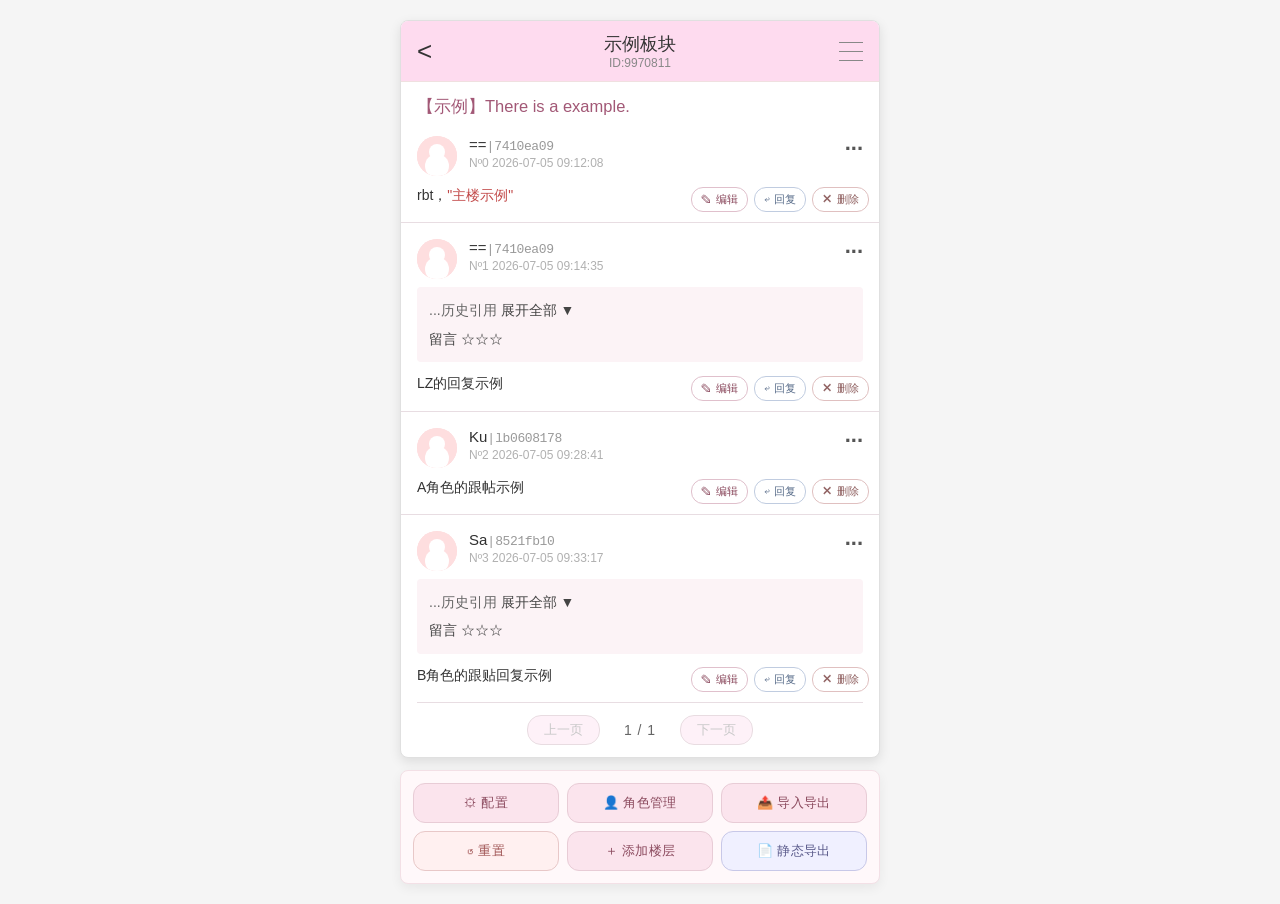
==== commit c0ab7fbc: "优化主题颜色：边框、分割线、头像、三横、预览色块、plum页面背景" ====
--- a/8.0.html
+++ b/8.0.html
@@ -173,7 +173,7 @@
             display: block;
             width: 24px;
             height: 0;
-            border-top: 1px solid var(--bar-color);
+            border-top: 1px solid var(--text-secondary);
             margin: 4px 0;
         }
 
@@ -981,6 +981,7 @@
             filter: brightness(0.85) saturate(1.3);
             border-radius: 0 0 50% 50%;
         }
+        .preset-swatch.split-swatch::after { display: none; }
         .preset-name {
             font-size: 11px;
             color: #666;
@@ -1002,6 +1003,7 @@
         .custom-hue-row input[type="range"] {
             flex: 1;
             -webkit-appearance: none;
+            appearance: none;
             height: 8px;
             border-radius: 4px;
             background: linear-gradient(to right,
@@ -1028,6 +1030,10 @@
             color: #555;
             min-width: 36px;
             text-align: right;
+        }
+        .hue-value.inactive {
+            color: #aaa;
+            font-weight: 400;
         }
     </style>
 </head>
@@ -1246,13 +1252,16 @@
             ];
             const THEME_PRESETS_NIGHT = [
                 { id: 'mono',    name: '🕶️ 匿名', hue: -3, desc: '黑白灰暗色' },
-                { id: 'rose',    name: '🥀 烟熏玫瑰', hue: -4, desc: '暗玫瑰色系' },
+                { id: 'catppuccin', name: '🍨 猫爪咖啡', hue: -8, desc: '暗紫褐 · 柔和粉彩' },
+                { id: 'everforest', name: '🌲 常青森林', hue: -9, desc: '暗绿底 · 暖奶油字' },
                 { id: 'plum',    name: '🍇 丝绒暗紫', hue: -5, desc: '暗紫色系' },
                 { id: 'blood',   name: '🩸 血腥诅咒', hue: -6, desc: '暗血色系' },
             ];
 
             let currentThemeId = '';
             let currentHue = 340;
+            let pendingThemeId = '';
+            let pendingHue = 340;
 
             function hslToHex(h, s, l) {
                 s /= 100; l /= 100;
@@ -1274,6 +1283,7 @@
                     '--quote-meta':          '#666',
                     '--username-color':      '#303030',
                     '--avatar-bg':           c(0, 38, 88),
+                    '--avatar-fg':           '#ffffff',
                     '--toolbar-bg':          c(0, 14, 97),
                     '--toolbar-border':      c(0, 20, 90),
                     '--btn-bg':              c(0, 30, 92),
@@ -1330,7 +1340,8 @@
                     '--quote-text':          '#c0c0c0',
                     '--quote-meta':          '#999',
                     '--username-color':      '#d0d0d0',
-                    '--avatar-bg':           c(0, 22, 28),
+                    '--avatar-bg':           '#c8c8d8',
+                    '--avatar-fg':           c(0, 35, 48),
                     '--toolbar-bg':          '#1e1e35',
                     '--toolbar-border':      c(0, 15, 28),
                     '--btn-bg':              c(0, 20, 26),
@@ -1385,7 +1396,8 @@
                     '--quote-text':          '#c0c0c0',
                     '--quote-meta':          '#999',
                     '--username-color':      '#d8d8d8',
-                    '--avatar-bg':           '#2e2e2e',
+                    '--avatar-bg':           '#d0d0d0',
+                    '--avatar-fg':           '#666',
                     '--toolbar-bg':          '#181818',
                     '--toolbar-border':      '#333',
                     '--btn-bg':              '#2a2a2a',
@@ -1429,63 +1441,121 @@
                 };
             }
 
-            function generateRoseDarkThemeVars() {
+            function generateCatppuccinThemeVars() {
+                /* Catppuccin Mocha — catppuccin.com/palette */
                 return {
-                    '--page-bg':             '#120b0e',
-                    '--primary-bg':          '#1f1418',
-                    '--header-bg':           '#1a0f13',
-                    '--header-border':       '#3a1f2a',
-                    '--quote-bg':            '#2a141e',
-                    '--quote-text':          '#d4bcc6',
-                    '--quote-meta':          '#b0909c',
-                    '--username-color':      '#e8c8d4',
-                    '--avatar-bg':           '#3a1f2a',
-                    '--toolbar-bg':          '#1a0f13',
-                    '--toolbar-border':      '#3a1f2a',
-                    '--btn-bg':              '#2a1822',
-                    '--btn-hover':           '#3a2230',
-                    '--btn-text':            '#d4b0be',
-                    '--input-border':        '#3a2530',
-                    '--input-focus':         '#a33b6a',
-                    '--post-title-color':    '#d4a0b4',
-                    '--post-title-hover-bg': '#24161c',
-                    '--modal-title-color':   '#d4a0b4',
-                    '--modal-title-border':  '#3a1f2a',
-                    '--btn-primary-bg':      '#a33b6a',
-                    '--btn-primary-hover':   '#b84478',
-                    '--btn-primary-text':    '#f6d2e2',
-                    '--pagination-border':   '#3a1f2a',
-                    '--pagination-hover-border': '#6a3050',
-                    '--pagination-hover-text':   '#e0b8c8',
-                    '--char-btn-border':     '#3a2530',
-                    '--char-btn-hover-bg':   '#2a1822',
-                    '--char-btn-hover-border': '#8a4060',
-                    '--floor-gap-dash':      '#3a1f2a',
-                    '--floor-gap-text':      '#8a6070',
-                    '--floor-gap-more':      '#9a7080',
-                    '--file-upload-bg':      '#1f1418',
-                    '--file-upload-border':  '#3a2530',
-                    '--file-upload-hover-bg':'#281a20',
-                    '--checkbox-accent':     '#a33b6a',
-                    '--input-focus-glow':    'rgba(163,59,106,0.18)',
-                    '--btn-toolbar-border':  '#3a2530',
-                    '--btn-toolbar-hover-border': '#8a4060',
-                    '--bar-color':           '#b0909c',
-                    '--text-primary':        '#e0ccd4',
-                    '--text-secondary':      '#b098a4',
-                    '--text-time':           '#987880',
-                    '--userid-color':        '#a08890',
-                    '--more-dots-color':     '#b8a0a8',
-                    '--border-color':        '#3a1f2a',
-                    '--post-separator':      '#3d2530',
-                    '--modal-bg':            '#1f1418',
+                    '--page-bg':             '#0e0e18',
+                    '--primary-bg':          '#313244',
+                    '--header-bg':           '#1e1e2e',
+                    '--header-border':       '#45475a',
+                    '--quote-bg':            '#252538',
+                    '--quote-text':          '#bac2de',
+                    '--quote-meta':          '#6c7086',
+                    '--username-color':      '#cdd6f4',
+                    '--avatar-bg':           '#d8d8e8',
+                    '--avatar-fg':           '#989bd8',
+                    '--toolbar-bg':          '#141620',
+                    '--toolbar-border':      '#45475a',
+                    '--btn-bg':              '#252538',
+                    '--btn-hover':           '#45475a',
+                    '--btn-text':            '#cdd6f4',
+                    '--input-border':        '#45475a',
+                    '--input-focus':         '#b4befe',
+                    '--post-title-color':    '#a6adc8',
+                    '--post-title-hover-bg': '#252538',
+                    '--modal-title-color':   '#a6adc8',
+                    '--modal-title-border':  '#45475a',
+                    '--btn-primary-bg':      '#b4befe',
+                    '--btn-primary-hover':   '#c4ceff',
+                    '--btn-primary-text':    '#0e0e18',
+                    '--pagination-border':   '#45475a',
+                    '--pagination-hover-border': '#b4befe',
+                    '--pagination-hover-text':   '#b4befe',
+                    '--char-btn-border':     '#45475a',
+                    '--char-btn-hover-bg':   '#252538',
+                    '--char-btn-hover-border': '#b4befe',
+                    '--floor-gap-dash':      '#45475a',
+                    '--floor-gap-text':      '#6c7086',
+                    '--floor-gap-more':      '#7f849c',
+                    '--file-upload-bg':      '#1e1e2e',
+                    '--file-upload-border':  '#45475a',
+                    '--file-upload-hover-bg':'#252538',
+                    '--checkbox-accent':     '#b4befe',
+                    '--input-focus-glow':    'rgba(180,190,254,0.20)',
+                    '--btn-toolbar-border':  '#45475a',
+                    '--btn-toolbar-hover-border': '#b4befe',
+                    '--bar-color':           '#a6adc8',
+                    '--text-primary':        '#cdd6f4',
+                    '--text-secondary':      '#a6adc8',
+                    '--text-time':           '#6c7086',
+                    '--userid-color':        '#6c7086',
+                    '--more-dots-color':     '#7f849c',
+                    '--border-color':        '#45475a',
+                    '--post-separator':      '#45475a',
+                    '--modal-bg':            '#1e1e2e',
+                    '--modal-overlay':       'rgba(0,0,0,0.75)',
+                };
+            }
+
+            function generateEverforestThemeVars() {
+                /* Everforest Dark — github.com/sainnhe/everforest */
+                return {
+                    '--page-bg':             '#1e282c',
+                    '--primary-bg':          '#3a4840',
+                    '--header-bg':           '#2d353b',
+                    '--header-border':       '#3d5245',
+                    '--quote-bg':            '#2a3832',
+                    '--quote-text':          '#d3c6aa',
+                    '--quote-meta':          '#7a9080',
+                    '--username-color':      '#d3c6aa',
+                    '--avatar-bg':           '#d8dcd0',
+                    '--avatar-fg':           '#6a9688',
+                    '--toolbar-bg':          '#182820',
+                    '--toolbar-border':      '#414b50',
+                    '--btn-bg':              '#2a3832',
+                    '--btn-hover':           '#3a4a42',
+                    '--btn-text':            '#d3c6aa',
+                    '--input-border':        '#414b50',
+                    '--input-focus':         '#7fbbb3',
+                    '--post-title-color':    '#83c092',
+                    '--post-title-hover-bg': '#2a3832',
+                    '--modal-title-color':   '#83c092',
+                    '--modal-title-border':  '#414b50',
+                    '--btn-primary-bg':      '#7fbbb3',
+                    '--btn-primary-hover':   '#8fccc4',
+                    '--btn-primary-text':    '#1e282c',
+                    '--pagination-border':   '#414b50',
+                    '--pagination-hover-border': '#7fbbb3',
+                    '--pagination-hover-text':   '#7fbbb3',
+                    '--char-btn-border':     '#414b50',
+                    '--char-btn-hover-bg':   '#2a3832',
+                    '--char-btn-hover-border': '#7fbbb3',
+                    '--floor-gap-dash':      '#7a9080',
+                    '--floor-gap-text':      '#7a9080',
+                    '--floor-gap-more':      '#8a9a8c',
+                    '--file-upload-bg':      '#2d353b',
+                    '--file-upload-border':  '#414b50',
+                    '--file-upload-hover-bg':'#2a3832',
+                    '--checkbox-accent':     '#7fbbb3',
+                    '--input-focus-glow':    'rgba(127,187,179,0.18)',
+                    '--btn-toolbar-border':  '#414b50',
+                    '--btn-toolbar-hover-border': '#7fbbb3',
+                    '--bar-color':           '#8a9a8c',
+                    '--text-primary':        '#d3c6aa',
+                    '--text-secondary':      '#859289',
+                    '--text-time':           '#859289',
+                    '--userid-color':        '#859289',
+                    '--more-dots-color':     '#9da9a0',
+                    '--border-color':        '#3d5245',
+                    '--post-separator':      '#6f8d72',
+                    '--modal-bg':            '#2d353b',
                     '--modal-overlay':       'rgba(0,0,0,0.72)',
                 };
             }
 
             function generatePlumDarkThemeVars() {
                 return {
-                    '--page-bg':             '#0e0b12',
+                    '--page-bg':             '#14101a',
                     '--primary-bg':          '#1a1422',
                     '--header-bg':           '#120f18',
                     '--header-border':       '#2e1f3a',
@@ -1493,7 +1563,8 @@
                     '--quote-text':          '#d0c0e0',
                     '--quote-meta':          '#a890b8',
                     '--username-color':      '#e0d0f0',
-                    '--avatar-bg':           '#2e1f3a',
+                    '--avatar-bg':           '#d8d0e0',
+                    '--avatar-fg':           '#7a5088',
                     '--toolbar-bg':          '#120f18',
                     '--toolbar-border':      '#2e1f3a',
                     '--btn-bg':              '#261a30',
@@ -1548,7 +1619,8 @@
                     '--quote-text':          '#ffcccc',
                     '--quote-meta':          '#ff6666',
                     '--username-color':      '#ff8888',
-                    '--avatar-bg':           '#550808',
+                    '--avatar-bg':           '#e0d0d0',
+                    '--avatar-fg':           '#cc4444',
                     '--toolbar-bg':          '#0a0000',
                     '--toolbar-border':      '#dd0000',
                     /* 鲜红 */
@@ -1580,10 +1652,10 @@
                     '--input-focus-glow':    'rgba(255,0,0,0.35)',
                     '--btn-toolbar-border':  '#550808',
                     '--btn-toolbar-hover-border': '#ff0000',
-                    '--bar-color':           '#ee4444',
+                    '--bar-color':           '#ffaaaa',
                     /* 文字 */
                     '--text-primary':        '#eed8d8',
-                    '--text-secondary':      '#dd6666',
+                    '--text-secondary':      '#eed8d8',
                     '--text-time':           '#dd4444',
                     '--userid-color':        '#dd5555',
                     '--more-dots-color':     '#ee7777',
@@ -1607,7 +1679,8 @@
                     ...Object.keys(generateThemeVars(340)),
                     ...Object.keys(generateDarkThemeVars(340)),
                     ...Object.keys(generateMonoDarkThemeVars()),
-                    ...Object.keys(generateRoseDarkThemeVars()),
+                    ...Object.keys(generateCatppuccinThemeVars()),
+                    ...Object.keys(generateEverforestThemeVars()),
                     ...Object.keys(generatePlumDarkThemeVars()),
                     ...Object.keys(generateBloodDarkThemeVars())
                 ];
@@ -1625,8 +1698,10 @@
                         vars = generateDarkThemeVars(hue >= 0 ? hue : 340);
                     } else if (themeId === 'mono') {
                         vars = generateMonoDarkThemeVars();
-                    } else if (themeId === 'rose') {
-                        vars = generateRoseDarkThemeVars();
+                    } else if (themeId === 'catppuccin') {
+                        vars = generateCatppuccinThemeVars();
+                    } else if (themeId === 'everforest') {
+                        vars = generateEverforestThemeVars();
                     } else if (themeId === 'plum') {
                         vars = generatePlumDarkThemeVars();
                     } else if (themeId === 'blood') {
@@ -1675,8 +1750,15 @@
                 const slider = document.getElementById('hueSlider');
                 const valSpan = document.getElementById('hueValue');
                 if (slider && valSpan) {
-                    slider.value = currentHue >= 0 ? currentHue : 340;
-                    valSpan.textContent = (currentHue >= 0 ? currentHue : 340) + '°';
+                    if (pendingHue < 0) {
+                        slider.value = 340;
+                        valSpan.textContent = '未选择';
+                        valSpan.classList.add('inactive');
+                    } else {
+                        slider.value = pendingHue;
+                        valSpan.textContent = pendingHue + '°';
+                        valSpan.classList.remove('inactive');
+                    }
                 }
             }
 
@@ -1686,7 +1768,7 @@
                 const style = getComputedStyle(root);
                 const vars = [
                     '--page-bg','--primary-bg','--header-bg','--header-border','--quote-bg',
-                    '--quote-text','--quote-meta','--username-color','--avatar-bg',
+                    '--quote-text','--quote-meta','--username-color','--avatar-bg','--avatar-fg',
                     '--toolbar-bg','--toolbar-border','--btn-bg','--btn-hover','--btn-text',
                     '--input-border','--input-focus','--post-title-color','--post-title-hover-bg',
                     '--modal-title-color','--modal-title-border','--btn-primary-bg','--btn-primary-hover',
@@ -1798,10 +1880,13 @@
             function getAvatarSrc(char) {
                 if (char && char.avatar && (char.avatar.startsWith('data:') || char.avatar.startsWith('http'))) return char.avatar;
                 const root = document.documentElement;
-                let hex = root.style.getPropertyValue('--avatar-bg').trim();
-                if (!hex) hex = '#fededf';
-                const bgColor = hex.replace('#', '%23');
-                return `data:image/svg+xml,%3Csvg xmlns='http://www.w3.org/2000/svg' viewBox='0 0 100 100'%3E%3Crect width='100' height='100' fill='${bgColor}'/%3E%3Ccircle cx='50' cy='40' r='20' fill='%23ffffff'/%3E%3Ccircle cx='50' cy='75' r='30' fill='%23ffffff'/%3E%3C/svg%3E`;
+                let bg = root.style.getPropertyValue('--avatar-bg').trim();
+                if (!bg) bg = '#fededf';
+                let fg = root.style.getPropertyValue('--avatar-fg').trim();
+                if (!fg) fg = '#ffffff';
+                const bgColor = bg.replace('#', '%23');
+                const fgColor = fg.replace('#', '%23');
+                return `data:image/svg+xml,%3Csvg xmlns='http://www.w3.org/2000/svg' viewBox='0 0 100 100'%3E%3Crect width='100' height='100' fill='${bgColor}'/%3E%3Ccircle cx='50' cy='40' r='20' fill='${fgColor}'/%3E%3Ccircle cx='50' cy='75' r='30' fill='${fgColor}'/%3E%3C/svg%3E`;
             }
 
             function buildQuoteBlock(quote,refPost,refNo) {
@@ -2096,43 +2181,59 @@
                 CONFIG.boardName=document.getElementById('cfgBoardName').value.trim()||CONFIG.boardName;
                 CONFIG.boardId=document.getElementById('cfgBoardId').value.trim()||CONFIG.boardId;
                 CONFIG.threadTitle=document.getElementById('cfgThreadTitle').value.trim()||CONFIG.threadTitle;
-                saveToStorage(); renderAll(); closeModal('modalConfigOverlay');
+                setTheme(pendingThemeId, pendingHue);
+                saveToStorage(); closeModal('modalConfigOverlay');
                 showToast('配置已保存','success');
             });
             function populateConfigModal() {
                 document.getElementById('cfgBoardName').value=CONFIG.boardName;
                 document.getElementById('cfgBoardId').value=CONFIG.boardId;
                 document.getElementById('cfgThreadTitle').value=CONFIG.threadTitle;
+                pendingThemeId = currentThemeId;
+                pendingHue = currentHue;
                 renderPresetGrid();
                 updateHueSlider();
             }
 
             function buildPresetTile(p) {
                 const isClassic = p.id === 'classic';
+                const isNight = p.id === 'mono' || p.id === 'catppuccin' || p.id === 'everforest' || p.id === 'plum' || p.id === 'blood';
                 const hue = p.hue >= 0 ? p.hue : 340;
-                let swatchBg, swatchInner;
+                let swatchBg, swatchInner, swatchRight;
                 if (isClassic) {
                     swatchBg = '#fedbef';
                     swatchInner = '#c24949';
                 } else if (p.id === 'mono') {
                     swatchBg = '#1e1e1e';
-                    swatchInner = '#aaa';
-                } else if (p.id === 'rose') {
-                    swatchBg = '#2a141e';
-                    swatchInner = '#a33b6a';
+                    swatchRight = '#999';
+                    swatchInner = '#ddd';
+                } else if (p.id === 'catppuccin') {
+                    swatchBg = '#313244';
+                    swatchRight = '#6c7086';
+                    swatchInner = '#cdd6f4';
+                } else if (p.id === 'everforest') {
+                    swatchBg = '#3a4840';
+                    swatchRight = '#7a9080';
+                    swatchInner = '#d3c6aa';
                 } else if (p.id === 'plum') {
-                    swatchBg = '#211428';
-                    swatchInner = '#6a2c6b';
+                    swatchBg = '#1a1422';
+                    swatchRight = '#a890b8';
+                    swatchInner = '#e0d4ec';
                 } else if (p.id === 'blood') {
-                    swatchBg = '#cc0000';
-                    swatchInner = '#ff3333';
+                    swatchBg = '#0a0101';
+                    swatchRight = '#cc0000';
+                    swatchInner = '#eed8d8';
                 } else {
-                    swatchBg = hslToHex(hue, 55, 88);
-                    swatchInner = hslToHex(hue, 58, 43);
+                    swatchBg = hslToHex(hue, 52, 91);
+                    swatchInner = hslToHex(hue, 40, 62);
                 }
-                const activeClass = p.id === currentThemeId ? ' active' : '';
+                const activeClass = p.id === pendingThemeId ? ' active' : '';
+                const swatchClass = 'preset-swatch split-swatch';
+                const swatchStyle = isNight
+                    ? 'background:' + swatchBg + ';box-shadow:inset 20px 0 0 0 ' + swatchRight + ';border-bottom:3px solid ' + swatchInner
+                    : 'background:' + swatchBg + ';border-bottom:3px solid ' + swatchInner;
                 return '<div class="preset-tile' + activeClass + '" data-theme-id="' + p.id + '" data-theme-hue="' + p.hue + '">' +
-                    '<div class="preset-swatch" style="background:' + swatchBg + ';border-bottom:3px solid ' + swatchInner + '"></div>' +
+                    '<div class="' + swatchClass + '" style="' + swatchStyle + '"></div>' +
                     '<span class="preset-name">' + p.name + '</span></div>';
             }
 
@@ -2143,22 +2244,27 @@
                 if (gridNight) gridNight.innerHTML = THEME_PRESETS_NIGHT.map(buildPresetTile).join('');
             }
 
-            // 预设点击
+            // 预设点击（仅更新选中态，不立即应用）
             document.addEventListener('click', function(e) {
                 const tile = e.target.closest('.preset-tile');
                 if (!tile) return;
-                const themeId = tile.dataset.themeId;
-                const hue = parseInt(tile.dataset.themeHue) || 0;
-                setTheme(themeId, hue);
+                pendingThemeId = tile.dataset.themeId;
+                pendingHue = parseInt(tile.dataset.themeHue) || 0;
+                renderPresetGrid();
+                updateHueSlider();
             });
 
-            // 色相滑块
+            // 色相滑块（仅更新预览，不立即应用）
             const hueSliderEl = document.getElementById('hueSlider');
             if (hueSliderEl) {
                 hueSliderEl.addEventListener('input', function() {
                     const hue = parseInt(this.value);
-                    document.getElementById('hueValue').textContent = hue + '°';
-                    setTheme('custom', hue);
+                    const valSpan = document.getElementById('hueValue');
+                    valSpan.textContent = hue + '°';
+                    valSpan.classList.remove('inactive');
+                    pendingThemeId = 'custom';
+                    pendingHue = hue;
+                    renderPresetGrid();
                 });
             }
 
@@ -2556,7 +2662,7 @@
         .header-title-group{display:flex;flex-direction:column;align-items:center;position:absolute;left:50%;transform:translateX(-50%)}
         .header-title{font-size:18px;font-weight:400;color:var(--text-primary)}.header-id{font-size:12px;color:var(--text-secondary)}
         .menu-icon{display:flex;flex-direction:column;justify-content:center;align-items:flex-end;cursor:pointer;width:36px;height:36px}
-        .bar{display:block;width:24px;height:0;border-top:1px solid var(--bar-color);margin:4px 0}
+        .bar{display:block;width:24px;height:0;border-top:1px solid var(--text-secondary);margin:4px 0}
         .post-title{font-size:16.5px;color:var(--post-title-color);padding:14px 16px 2px;font-weight:500}
         .post-list{padding:0}.post-item{padding:16px;border-bottom:1px solid var(--post-separator);position:relative}
         .post-item:last-child{border-bottom:none}.post-header{display:flex;align-items:flex-start;margin-bottom:8px}
@@ -2602,7 +2708,12 @@
                 if (v && v.startsWith('#')) return v.replace('#','%23');
                 return '#fededf'.replace('#','%23');
             })();
-            return "data:image/svg+xml,%3Csvg xmlns='http://www.w3.org/2000/svg' viewBox='0 0 100 100'%3E%3Crect width='100' height='100' fill='"+bg+"'/%3E%3Ccircle cx='50' cy='40' r='20' fill='%23ffffff'/%3E%3Ccircle cx='50' cy='75' r='30' fill='%23ffffff'/%3E%3C/svg%3E";
+            var fg = (function(){
+                var v = getComputedStyle(document.documentElement).getPropertyValue('--avatar-fg').trim();
+                if (v && v.startsWith('#')) return v.replace('#','%23');
+                return 'ffffff';
+            })();
+            return "data:image/svg+xml,%3Csvg xmlns='http://www.w3.org/2000/svg' viewBox='0 0 100 100'%3E%3Crect width='100' height='100' fill='"+bg+"'/%3E%3Ccircle cx='50' cy='40' r='20' fill='%23"+fg+"'/%3E%3Ccircle cx='50' cy='75' r='30' fill='%23"+fg+"'/%3E%3C/svg%3E";
         }
         function renderPage(p){
             var total = Math.ceil(POSTS.length / PER_PAGE) || 1;
